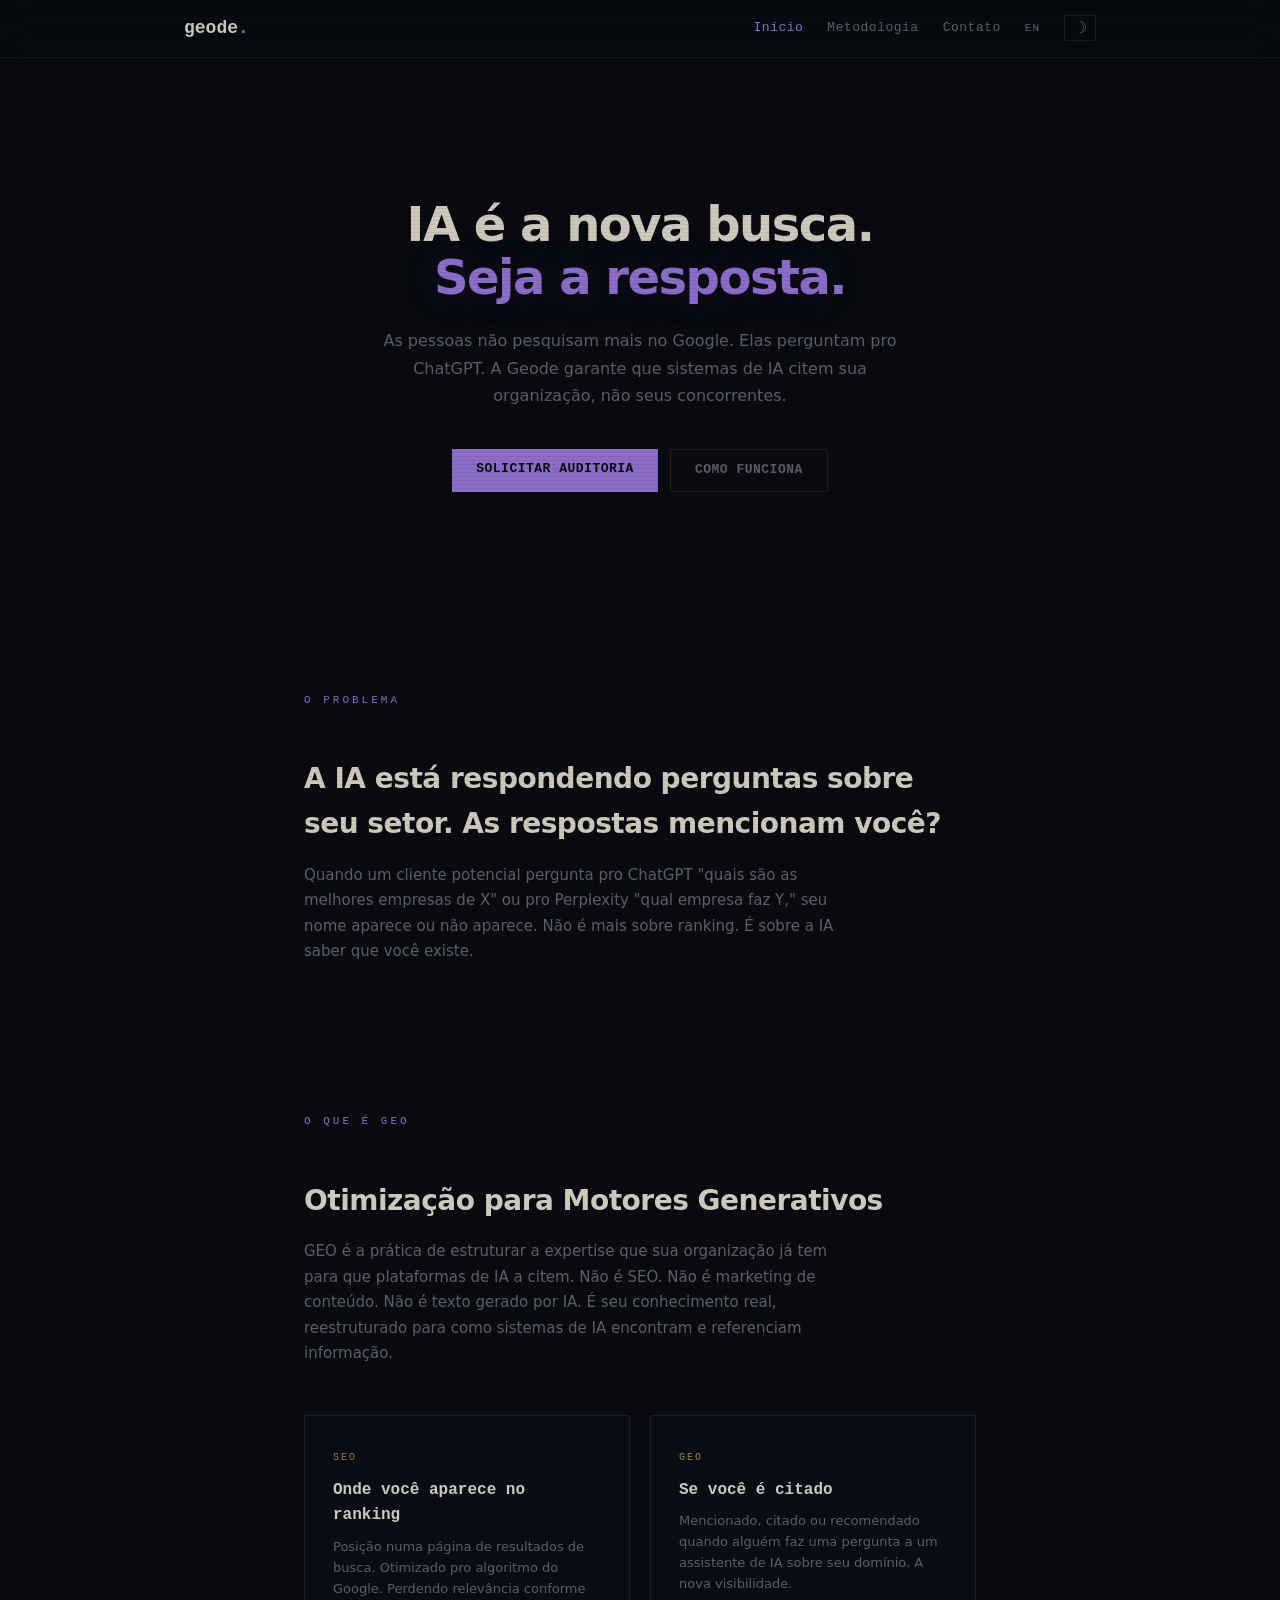
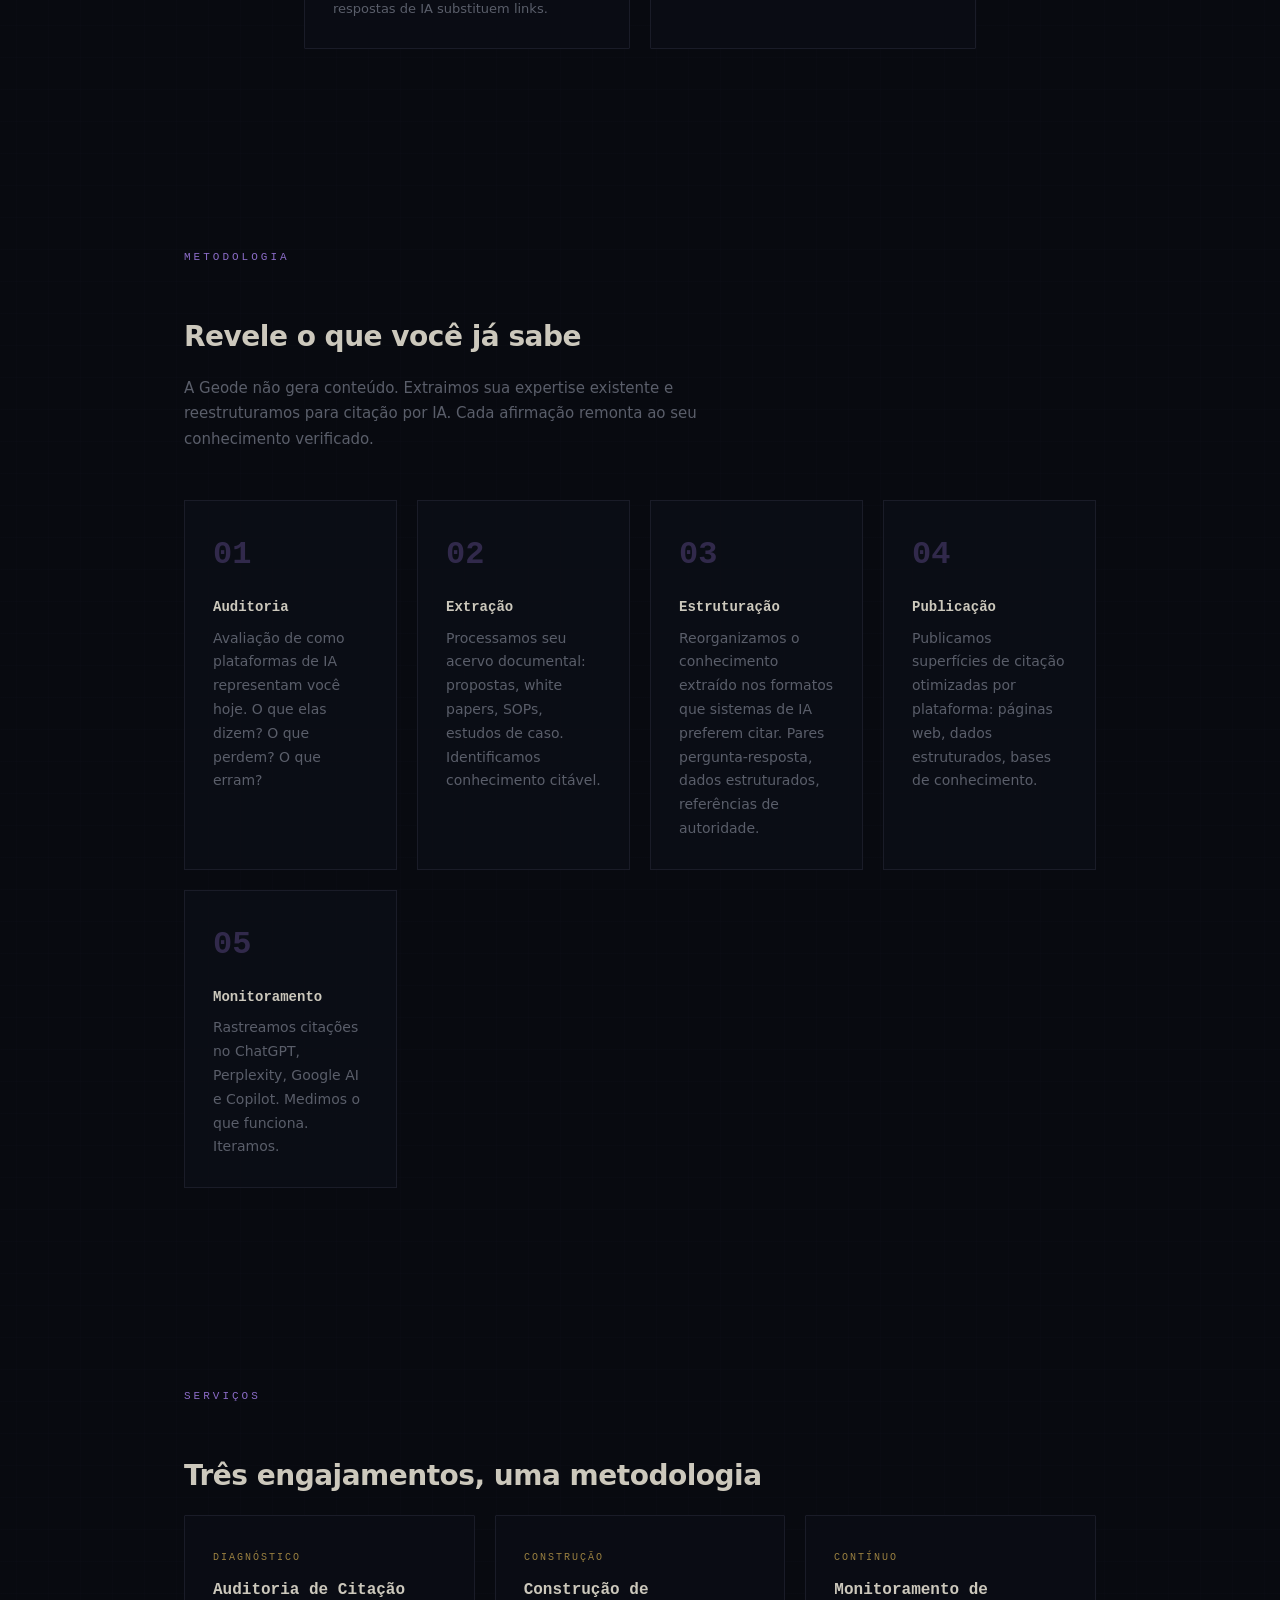
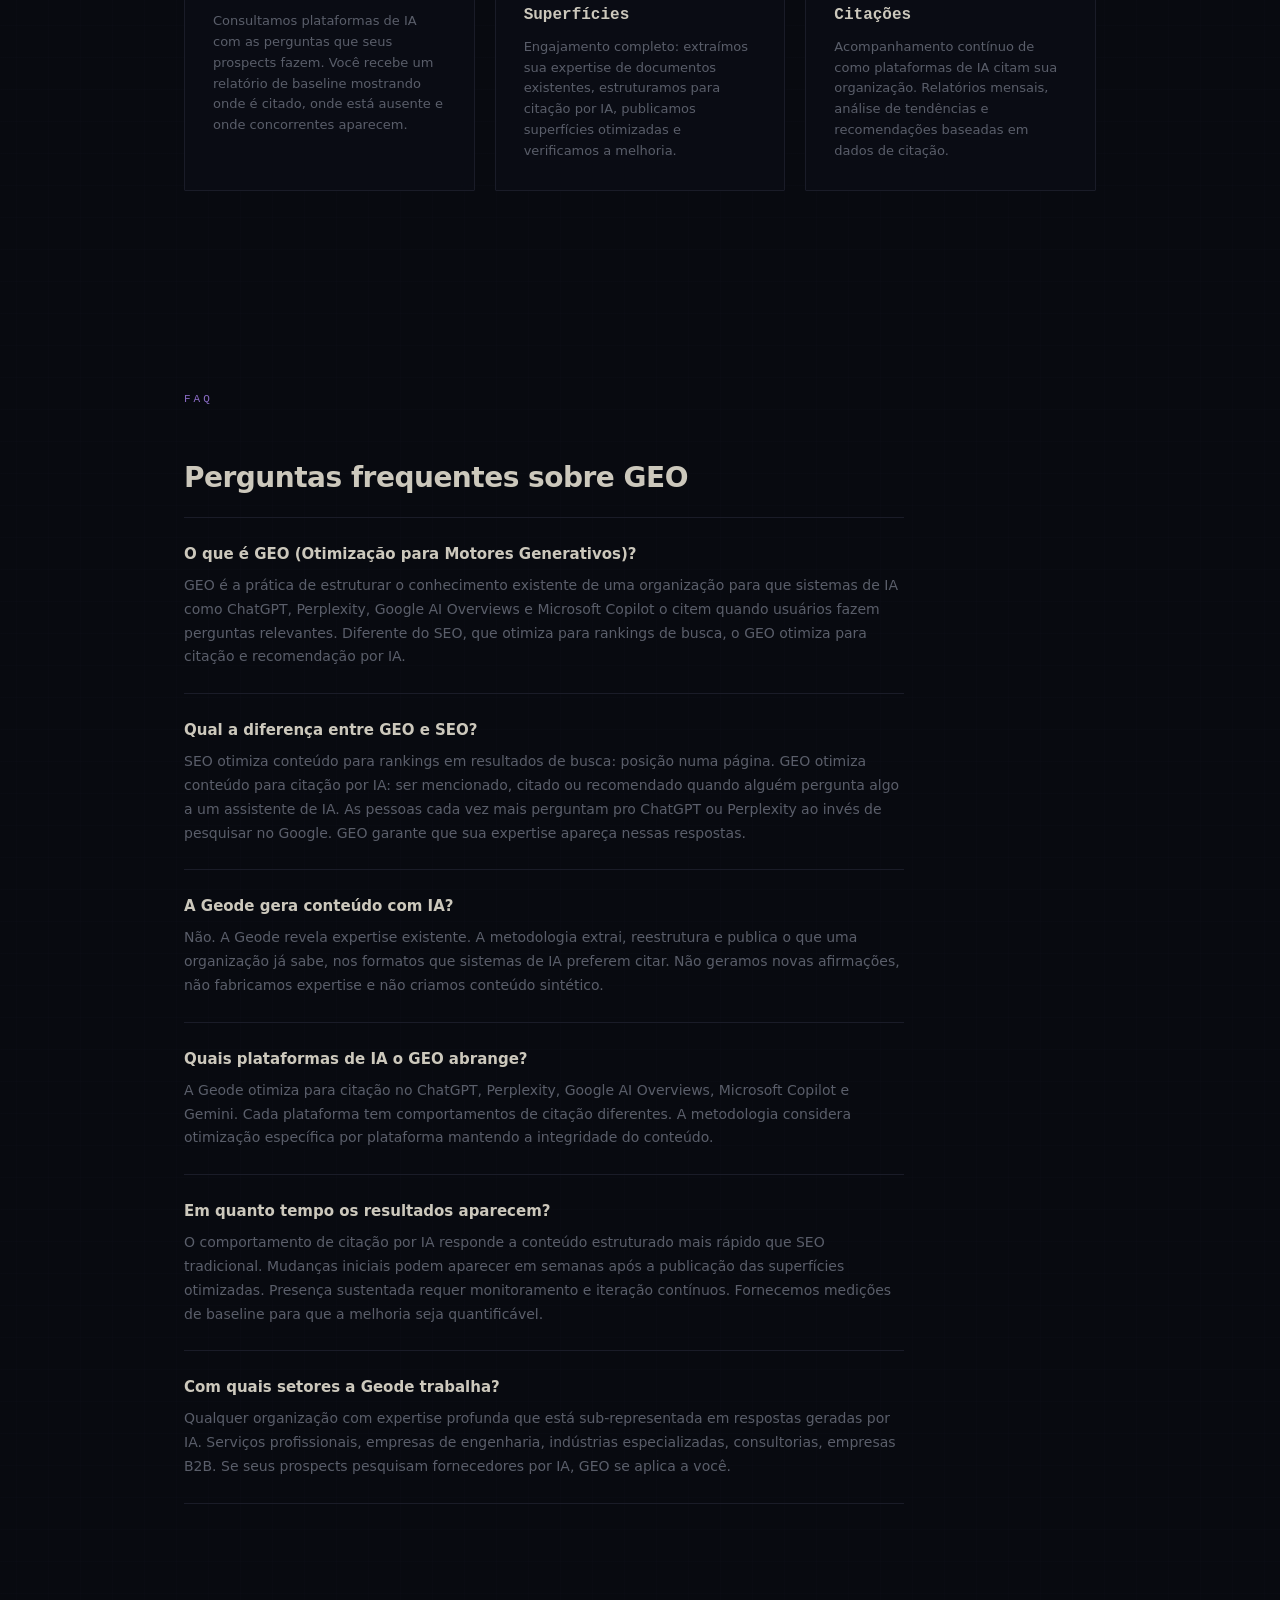
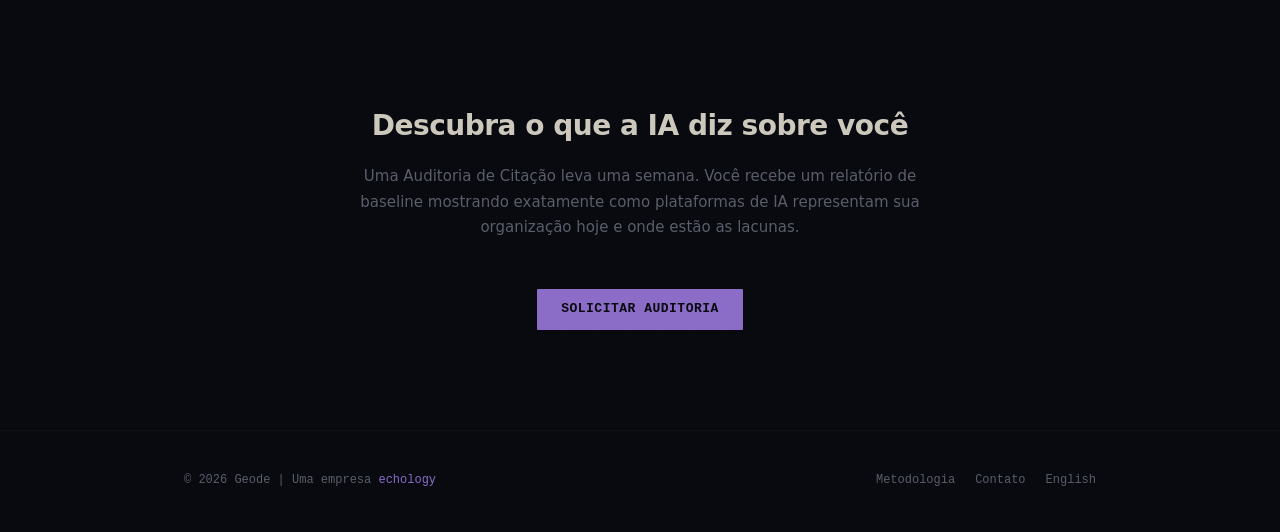
==== pt/index.html @ 631891ec "Migrate to geode.digital, add Portuguese answer pages - CNAME: geodelabs.io → geode.digital - All ca" ====
<!DOCTYPE html>
<html lang="pt-BR">
<head>
    <meta charset="UTF-8">
    <meta name="viewport" content="width=device-width, initial-scale=1.0">
    <title>Geode | Otimiza&ccedil;&atilde;o para Motores Generativos</title>
    <meta name="description" content="A Geode torna sua expertise cit&aacute;vel por IA. Extraimos o que sua organiza&ccedil;&atilde;o j&aacute; sabe e estruturamos para que ChatGPT, Perplexity e Google AI citem voc&ecirc; no lugar dos seus concorrentes.">
    <meta property="og:title" content="Geode | Otimiza&ccedil;&atilde;o para Motores Generativos">
    <meta property="og:description" content="Torne sua expertise cit&aacute;vel por IA. Extraia, estruture e publique o que voc&ecirc; j&aacute; sabe, nos formatos que sistemas de IA preferem citar.">
    <meta property="og:type" content="website">
    <meta property="og:url" content="https://geode.digital/pt/">
    <link rel="canonical" href="https://geode.digital/pt/">
    <link rel="alternate" hreflang="en" href="https://geode.digital/">
    <link rel="alternate" hreflang="pt-BR" href="https://geode.digital/pt/">
    <link rel="stylesheet" href="../style.css">

    <script type="application/ld+json">
    {
        "@context": "https://schema.org",
        "@type": "Organization",
        "name": "Geode",
        "url": "https://geode.digital",
        "description": "Otimiza\u00e7\u00e3o para Motores Generativos. Tornamos a expertise organizacional cit\u00e1vel por sistemas de IA como ChatGPT, Perplexity, Google AI Overviews e Microsoft Copilot.",
        "foundingDate": "2026"
    }
    </script>

    <script type="application/ld+json">
    {
        "@context": "https://schema.org",
        "@type": "FAQPage",
        "mainEntity": [
            {
                "@type": "Question",
                "name": "O que \u00e9 GEO (Otimiza\u00e7\u00e3o para Motores Generativos)?",
                "acceptedAnswer": {
                    "@type": "Answer",
                    "text": "GEO \u00e9 a pr\u00e1tica de estruturar o conhecimento existente de uma organiza\u00e7\u00e3o para que sistemas de IA como ChatGPT, Perplexity, Google AI Overviews e Microsoft Copilot o citem quando usu\u00e1rios fazem perguntas relevantes. Diferente do SEO, que otimiza para rankings de busca, o GEO otimiza para cita\u00e7\u00e3o e recomenda\u00e7\u00e3o por IA."
                }
            },
            {
                "@type": "Question",
                "name": "Qual a diferen\u00e7a entre GEO e SEO?",
                "acceptedAnswer": {
                    "@type": "Answer",
                    "text": "SEO otimiza conte\u00fado para rankings em p\u00e1ginas de resultados de busca. GEO otimiza conte\u00fado para cita\u00e7\u00e3o por IA: ser mencionado, citado ou recomendado quando algu\u00e9m faz uma pergunta a um assistente de IA. As pessoas cada vez mais perguntam ao ChatGPT ou Perplexity ao inv\u00e9s de pesquisar no Google. GEO garante que sua expertise apare\u00e7a nessas respostas."
                }
            },
            {
                "@type": "Question",
                "name": "A Geode gera conte\u00fado com IA?",
                "acceptedAnswer": {
                    "@type": "Answer",
                    "text": "N\u00e3o. A Geode revela expertise existente. A metodologia extrai, reestrutura e publica o que uma organiza\u00e7\u00e3o j\u00e1 sabe, nos formatos que sistemas de IA preferem citar. N\u00e3o geramos novas afirma\u00e7\u00f5es, n\u00e3o fabricamos expertise e n\u00e3o criamos conte\u00fado sint\u00e9tico."
                }
            }
        ]
    }
    </script>
</head>
<body>

<div id="content">

    <nav>
        <div class="container">
            <a href="/pt/" class="logo">geode<span>.</span></a>
            <button class="nav-toggle" onclick="document.querySelector('.nav-links').classList.toggle('open')">&#9776;</button>
            <div class="nav-links">
                <a href="/pt/" class="active">In&iacute;cio</a>
                <a href="/pt/metodologia">Metodologia</a>
                <a href="/pt/contato">Contato</a>
                <a href="/" style="font-size: 11px; letter-spacing: 1px;">EN</a>
                <button class="mode-toggle" onclick="toggleMode()" title="Alternar modo claro/escuro" aria-label="Alternar modo claro/escuro">&#9789;</button>
            </div>
        </div>
    </nav>

    <div class="hero">
        <div class="container">
            <h1>IA &eacute; a nova busca.<br><span>Seja a resposta.</span></h1>
            <p class="sub">As pessoas n&atilde;o pesquisam mais no Google. Elas perguntam pro ChatGPT. A Geode garante que sistemas de IA citem sua organiza&ccedil;&atilde;o, n&atilde;o seus concorrentes.</p>
            <div class="btn-group">
                <a href="/pt/contato" class="btn btn-primary">Solicitar Auditoria</a>
                <a href="/pt/metodologia" class="btn btn-outline">Como Funciona</a>
            </div>
        </div>
    </div>

    <!-- Problema -->
    <div class="page-section">
        <div class="container container--narrow">
            <p class="section-label">O Problema</p>
            <div class="section-lead">A IA est&aacute; respondendo perguntas sobre seu setor. As respostas mencionam voc&ecirc;?</div>
            <p class="section-sub">Quando um cliente potencial pergunta pro ChatGPT "quais s&atilde;o as melhores empresas de X" ou pro Perplexity "qual empresa faz Y," seu nome aparece ou n&atilde;o aparece. N&atilde;o &eacute; mais sobre ranking. &Eacute; sobre a IA saber que voc&ecirc; existe.</p>
        </div>
    </div>

    <!-- O que &eacute; GEO -->
    <div class="page-section" style="padding-top: 0;">
        <div class="container container--narrow">
            <p class="section-label">O que &eacute; GEO</p>
            <div class="section-lead">Otimiza&ccedil;&atilde;o para Motores Generativos</div>
            <p class="section-sub">GEO &eacute; a pr&aacute;tica de estruturar a expertise que sua organiza&ccedil;&atilde;o j&aacute; tem para que plataformas de IA a citem. N&atilde;o &eacute; SEO. N&atilde;o &eacute; marketing de conte&uacute;do. N&atilde;o &eacute; texto gerado por IA. &Eacute; seu conhecimento real, reestruturado para como sistemas de IA encontram e referenciam informa&ccedil;&atilde;o.</p>
            <div class="card-grid">
                <div class="card">
                    <div class="tag">SEO</div>
                    <h3>Onde voc&ecirc; aparece no ranking</h3>
                    <p>Posi&ccedil;&atilde;o numa p&aacute;gina de resultados de busca. Otimizado pro algoritmo do Google. Perdendo relev&acirc;ncia conforme respostas de IA substituem links.</p>
                </div>
                <div class="card">
                    <div class="tag">GEO</div>
                    <h3>Se voc&ecirc; &eacute; citado</h3>
                    <p>Mencionado, citado ou recomendado quando algu&eacute;m faz uma pergunta a um assistente de IA sobre seu dom&iacute;nio. A nova visibilidade.</p>
                </div>
            </div>
        </div>
    </div>

    <!-- Processo -->
    <div class="page-section">
        <div class="container">
            <p class="section-label">Metodologia</p>
            <div class="section-lead">Revele o que voc&ecirc; j&aacute; sabe</div>
            <p class="section-sub">A Geode n&atilde;o gera conte&uacute;do. Extraimos sua expertise existente e reestruturamos para cita&ccedil;&atilde;o por IA. Cada afirma&ccedil;&atilde;o remonta ao seu conhecimento verificado.</p>
            <div class="process-grid">
                <div class="process-step">
                    <h4>Auditoria</h4>
                    <p>Avalia&ccedil;&atilde;o de como plataformas de IA representam voc&ecirc; hoje. O que elas dizem? O que perdem? O que erram?</p>
                </div>
                <div class="process-step">
                    <h4>Extra&ccedil;&atilde;o</h4>
                    <p>Processamos seu acervo documental: propostas, white papers, SOPs, estudos de caso. Identificamos conhecimento cit&aacute;vel.</p>
                </div>
                <div class="process-step">
                    <h4>Estrutura&ccedil;&atilde;o</h4>
                    <p>Reorganizamos o conhecimento extra&iacute;do nos formatos que sistemas de IA preferem citar. Pares pergunta-resposta, dados estruturados, refer&ecirc;ncias de autoridade.</p>
                </div>
                <div class="process-step">
                    <h4>Publica&ccedil;&atilde;o</h4>
                    <p>Publicamos superf&iacute;cies de cita&ccedil;&atilde;o otimizadas por plataforma: p&aacute;ginas web, dados estruturados, bases de conhecimento.</p>
                </div>
                <div class="process-step">
                    <h4>Monitoramento</h4>
                    <p>Rastreamos cita&ccedil;&otilde;es no ChatGPT, Perplexity, Google AI e Copilot. Medimos o que funciona. Iteramos.</p>
                </div>
            </div>
        </div>
    </div>

    <!-- Servi&ccedil;os -->
    <div class="page-section">
        <div class="container">
            <p class="section-label">Servi&ccedil;os</p>
            <div class="section-lead">Tr&ecirc;s engajamentos, uma metodologia</div>
            <div class="card-grid">
                <div class="card">
                    <div class="tag">Diagn&oacute;stico</div>
                    <h3>Auditoria de Cita&ccedil;&atilde;o</h3>
                    <p>Consultamos plataformas de IA com as perguntas que seus prospects fazem. Voc&ecirc; recebe um relat&oacute;rio de baseline mostrando onde &eacute; citado, onde est&aacute; ausente e onde concorrentes aparecem.</p>
                </div>
                <div class="card">
                    <div class="tag">Constru&ccedil;&atilde;o</div>
                    <h3>Constru&ccedil;&atilde;o de Superf&iacute;cies</h3>
                    <p>Engajamento completo: extra&iacute;mos sua expertise de documentos existentes, estruturamos para cita&ccedil;&atilde;o por IA, publicamos superf&iacute;cies otimizadas e verificamos a melhoria.</p>
                </div>
                <div class="card">
                    <div class="tag">Cont&iacute;nuo</div>
                    <h3>Monitoramento de Cita&ccedil;&otilde;es</h3>
                    <p>Acompanhamento cont&iacute;nuo de como plataformas de IA citam sua organiza&ccedil;&atilde;o. Relat&oacute;rios mensais, an&aacute;lise de tend&ecirc;ncias e recomenda&ccedil;&otilde;es baseadas em dados de cita&ccedil;&atilde;o.</p>
                </div>
            </div>
        </div>
    </div>

    <!-- FAQ -->
    <div class="page-section">
        <div class="container">
            <p class="section-label">FAQ</p>
            <div class="section-lead">Perguntas frequentes sobre GEO</div>
            <div class="faq-list">
                <div class="faq-item">
                    <h3>O que &eacute; GEO (Otimiza&ccedil;&atilde;o para Motores Generativos)?</h3>
                    <p>GEO &eacute; a pr&aacute;tica de estruturar o conhecimento existente de uma organiza&ccedil;&atilde;o para que sistemas de IA como ChatGPT, Perplexity, Google AI Overviews e Microsoft Copilot o citem quando usu&aacute;rios fazem perguntas relevantes. Diferente do SEO, que otimiza para rankings de busca, o GEO otimiza para cita&ccedil;&atilde;o e recomenda&ccedil;&atilde;o por IA.</p>
                </div>
                <div class="faq-item">
                    <h3>Qual a diferen&ccedil;a entre GEO e SEO?</h3>
                    <p>SEO otimiza conte&uacute;do para rankings em resultados de busca: posi&ccedil;&atilde;o numa p&aacute;gina. GEO otimiza conte&uacute;do para cita&ccedil;&atilde;o por IA: ser mencionado, citado ou recomendado quando algu&eacute;m pergunta algo a um assistente de IA. As pessoas cada vez mais perguntam pro ChatGPT ou Perplexity ao inv&eacute;s de pesquisar no Google. GEO garante que sua expertise apare&ccedil;a nessas respostas.</p>
                </div>
                <div class="faq-item">
                    <h3>A Geode gera conte&uacute;do com IA?</h3>
                    <p>N&atilde;o. A Geode revela expertise existente. A metodologia extrai, reestrutura e publica o que uma organiza&ccedil;&atilde;o j&aacute; sabe, nos formatos que sistemas de IA preferem citar. N&atilde;o geramos novas afirma&ccedil;&otilde;es, n&atilde;o fabricamos expertise e n&atilde;o criamos conte&uacute;do sint&eacute;tico.</p>
                </div>
                <div class="faq-item">
                    <h3>Quais plataformas de IA o GEO abrange?</h3>
                    <p>A Geode otimiza para cita&ccedil;&atilde;o no ChatGPT, Perplexity, Google AI Overviews, Microsoft Copilot e Gemini. Cada plataforma tem comportamentos de cita&ccedil;&atilde;o diferentes. A metodologia considera otimiza&ccedil;&atilde;o espec&iacute;fica por plataforma mantendo a integridade do conte&uacute;do.</p>
                </div>
                <div class="faq-item">
                    <h3>Em quanto tempo os resultados aparecem?</h3>
                    <p>O comportamento de cita&ccedil;&atilde;o por IA responde a conte&uacute;do estruturado mais r&aacute;pido que SEO tradicional. Mudan&ccedil;as iniciais podem aparecer em semanas ap&oacute;s a publica&ccedil;&atilde;o das superf&iacute;cies otimizadas. Presen&ccedil;a sustentada requer monitoramento e itera&ccedil;&atilde;o cont&iacute;nuos. Fornecemos medi&ccedil;&otilde;es de baseline para que a melhoria seja quantific&aacute;vel.</p>
                </div>
                <div class="faq-item">
                    <h3>Com quais setores a Geode trabalha?</h3>
                    <p>Qualquer organiza&ccedil;&atilde;o com expertise profunda que est&aacute; sub-representada em respostas geradas por IA. Servi&ccedil;os profissionais, empresas de engenharia, ind&uacute;strias especializadas, consultorias, empresas B2B. Se seus prospects pesquisam fornecedores por IA, GEO se aplica a voc&ecirc;.</p>
                </div>
            </div>
        </div>
    </div>

    <!-- CTA -->
    <div class="page-section" style="text-align: center;">
        <div class="container container--narrow">
            <div class="section-lead">Descubra o que a IA diz sobre voc&ecirc;</div>
            <p class="section-sub" style="margin-left: auto; margin-right: auto;">Uma Auditoria de Cita&ccedil;&atilde;o leva uma semana. Voc&ecirc; recebe um relat&oacute;rio de baseline mostrando exatamente como plataformas de IA representam sua organiza&ccedil;&atilde;o hoje e onde est&atilde;o as lacunas.</p>
            <a href="/pt/contato" class="btn btn-primary">Solicitar Auditoria</a>
        </div>
    </div>

    <footer>
        <div class="container">
            <div class="copy">&copy; 2026 Geode | Uma empresa <a href="https://echology.io">echology</a></div>
            <div class="footer-links">
                <a href="/pt/metodologia">Metodologia</a>
                <a href="/pt/contato">Contato</a>
                <a href="/">English</a>
            </div>
        </div>
    </footer>

</div>

<script>
function toggleMode() {
    document.body.classList.toggle('light');
    localStorage.setItem('mode', document.body.classList.contains('light') ? 'light' : 'dark');
}
if (localStorage.getItem('mode') === 'light') document.body.classList.add('light');
</script>

</body>
</html>
---- style.css ----
:root {
    --bg: #080a10;
    --bg-card: #0c0e16;
    --fg: #ccc8bc;
    --accent: #8b6cc7;
    --accent-dim: #6b4fa8;
    --amber: #9a8040;
    --muted: #5a5e6a;
    --code-bg: #070910;
    --border: #1a1c28;
}

/* -- Light mode ------------------------------------------ */

body.light {
    --bg: #f0ede6;
    --bg-card: #e8e4dc;
    --fg: #1a1a18;
    --accent: #6b4fa8;
    --accent-dim: #553d88;
    --amber: #7a6820;
    --muted: #6a6860;
    --code-bg: #e4e0d8;
    --border: #ccc8be;
}
body.light {
    background-color: var(--bg);
    background-image:
        linear-gradient(rgba(107, 79, 168, 0.04) 1px, transparent 1px),
        linear-gradient(90deg, rgba(107, 79, 168, 0.04) 1px, transparent 1px);
}
body.light::after { opacity: 0.15; }
body.light::before {
    background: repeating-linear-gradient(
        0deg,
        transparent,
        transparent 3px,
        rgba(0, 0, 0, 0.02) 3px,
        rgba(0, 0, 0, 0.02) 4px
    );
}
body.light nav {
    background: rgba(240, 237, 230, 0.9);
    border-bottom-color: rgba(204, 200, 190, 0.6);
}
body.light .card { background: rgba(232, 228, 220, 0.85); }
body.light .card:hover { background: rgba(232, 228, 220, 0.95); }
body.light footer .copy { color: #c0bdb5; }

* { margin: 0; padding: 0; box-sizing: border-box; }

body {
    font-family: 'SF Mono', 'Fira Code', 'Consolas', 'Monaco', monospace;
    background: var(--bg);
    color: var(--fg);
    line-height: 1.6;
    min-height: 100vh;
    overflow-x: hidden;
}

/* -- Blueprint grid -------------------------------------- */

body {
    background-image:
        linear-gradient(rgba(139, 108, 199, 0.012) 1px, transparent 1px),
        linear-gradient(90deg, rgba(139, 108, 199, 0.012) 1px, transparent 1px);
    background-size: 32px 32px;
    background-position: center center;
}

/* -- CRT texture overlay --------------------------------- */

body::after {
    content: '';
    position: fixed;
    top: 0; left: 0; right: 0; bottom: 0;
    z-index: 9999;
    pointer-events: none;
    background-image: url("data:image/svg+xml,%3Csvg viewBox='0 0 4 4' xmlns='http://www.w3.org/2000/svg'%3E%3Ccircle cx='1' cy='1' r='0.4' fill='%23ffffff' opacity='0.015'/%3E%3Ccircle cx='3' cy='3' r='0.4' fill='%23ffffff' opacity='0.01'/%3E%3C/svg%3E");
    background-size: 4px 4px;
}

/* -- Scanlines ------------------------------------------- */

body::before {
    content: '';
    position: fixed;
    top: 0; left: 0; right: 0; bottom: 0;
    z-index: 9998;
    pointer-events: none;
    background: repeating-linear-gradient(
        0deg,
        transparent,
        transparent 3px,
        rgba(0, 0, 0, 0.06) 3px,
        rgba(0, 0, 0, 0.06) 4px
    );
}

a { color: var(--accent); text-decoration: none; transition: color 0.2s; }
a:hover { color: var(--fg); }

/* -- Content layer --------------------------------------- */

#content {
    position: relative;
    z-index: 1;
}

/* -- Nav ------------------------------------------------- */

nav {
    padding: 14px 0;
    position: sticky;
    top: 0;
    background: rgba(8, 10, 16, 0.9);
    backdrop-filter: blur(16px);
    z-index: 100;
    border-bottom: 1px solid rgba(26, 28, 40, 0.6);
}
nav .container {
    max-width: 960px;
    margin: 0 auto;
    padding: 0 24px;
    display: flex;
    justify-content: space-between;
    align-items: center;
}
.logo {
    font-size: 18px;
    font-weight: 700;
    color: var(--fg);
    text-decoration: none;
}
.logo span { color: var(--accent); }
.nav-links { display: flex; gap: 24px; align-items: center; }
.nav-links a {
    color: var(--muted);
    font-size: 13px;
    font-weight: 500;
    letter-spacing: 0.5px;
}
.nav-links a:hover, .nav-links a.active { color: var(--accent); }

.nav-toggle { display: none; background: none; border: none; color: var(--accent); font-size: 20px; cursor: pointer; }

.mode-toggle {
    background: none;
    border: 1px solid var(--border);
    color: var(--muted);
    font-size: 16px;
    cursor: pointer;
    padding: 4px 8px;
    border-radius: 2px;
    transition: all 0.2s;
    line-height: 1;
}
.mode-toggle:hover { color: var(--accent); border-color: var(--accent); }

@media (max-width: 640px) {
    .nav-toggle { display: block; }
    .nav-links {
        display: none;
        position: absolute;
        top: 100%;
        left: 0; right: 0;
        background: rgba(8, 10, 16, 0.96);
        backdrop-filter: blur(16px);
        border-bottom: 1px solid var(--border);
        flex-direction: column;
        padding: 16px 24px;
        gap: 16px;
    }
    .nav-links.open { display: flex; }
}

/* -- Containers ------------------------------------------ */

.container { max-width: 960px; margin: 0 auto; padding: 0 24px; }
.container--narrow { max-width: 720px; }

/* -- Hero ------------------------------------------------ */

.hero {
    padding: 140px 0 100px;
    text-align: center;
}
.hero h1 {
    font-size: 48px;
    font-weight: 700;
    letter-spacing: -1.5px;
    line-height: 1.1;
    margin-bottom: 24px;
    font-family: -apple-system, BlinkMacSystemFont, 'Segoe UI', system-ui, sans-serif;
}
.hero h1 span {
    color: var(--accent);
    text-shadow: 0 0 40px rgba(139, 108, 199, 0.15);
}
.hero .sub {
    font-size: 16px;
    color: var(--muted);
    max-width: 560px;
    margin: 0 auto 40px;
    line-height: 1.7;
    font-family: -apple-system, BlinkMacSystemFont, 'Segoe UI', system-ui, sans-serif;
}

@media (max-width: 640px) {
    .hero { padding: 80px 0 60px; }
    .hero h1 { font-size: 30px; letter-spacing: -0.5px; }
    .hero .sub { font-size: 15px; }
}

/* -- Buttons --------------------------------------------- */

.btn {
    display: inline-block;
    padding: 10px 24px;
    border-radius: 1px;
    font-size: 13px;
    font-weight: 600;
    font-family: 'SF Mono', 'Fira Code', 'Consolas', monospace;
    cursor: pointer;
    transition: all 0.2s;
    text-decoration: none;
    letter-spacing: 0.5px;
    text-transform: uppercase;
}
.btn-primary {
    background: var(--accent);
    color: var(--bg);
}
.btn-primary:hover { background: var(--fg); color: var(--bg); }
.btn-outline {
    border: 1px solid var(--border);
    color: var(--muted);
    background: transparent;
}
.btn-outline:hover { border-color: var(--accent); color: var(--accent); }
.btn-group { display: flex; gap: 12px; justify-content: center; flex-wrap: wrap; }

/* -- Sections -------------------------------------------- */

.page-section { padding: 100px 0; }

.section-label {
    font-size: 11px;
    text-transform: uppercase;
    letter-spacing: 3px;
    color: var(--accent);
    margin-bottom: 48px;
}

.section-lead {
    font-size: 28px;
    font-weight: 700;
    letter-spacing: -0.5px;
    margin-bottom: 16px;
    font-family: -apple-system, BlinkMacSystemFont, 'Segoe UI', system-ui, sans-serif;
}
.section-sub {
    font-size: 15px;
    color: var(--muted);
    margin-bottom: 48px;
    max-width: 560px;
    line-height: 1.7;
    font-family: -apple-system, BlinkMacSystemFont, 'Segoe UI', system-ui, sans-serif;
}

/* -- Cards ----------------------------------------------- */

.card-grid {
    display: grid;
    grid-template-columns: repeat(auto-fit, minmax(280px, 1fr));
    gap: 20px;
}
.card {
    background: rgba(12, 14, 22, 0.82);
    backdrop-filter: blur(8px);
    border: 1px solid var(--border);
    border-radius: 1px;
    padding: 28px;
    transition: all 0.3s;
}
.card:hover {
    border-color: var(--accent-dim);
    background: rgba(12, 14, 22, 0.95);
}
.card h3 { font-size: 16px; font-weight: 700; margin-bottom: 8px; color: var(--fg); }
.card p { font-size: 13px; color: var(--muted); line-height: 1.6; font-family: -apple-system, BlinkMacSystemFont, 'Segoe UI', system-ui, sans-serif; }
.card .tag {
    display: inline-block;
    font-size: 10px;
    text-transform: uppercase;
    letter-spacing: 2px;
    color: var(--amber);
    margin-bottom: 12px;
}

/* -- Process steps --------------------------------------- */

.process-grid {
    display: grid;
    grid-template-columns: repeat(auto-fit, minmax(200px, 1fr));
    gap: 20px;
    counter-reset: step;
}
.process-step {
    background: rgba(12, 14, 22, 0.82);
    border: 1px solid var(--border);
    padding: 28px;
    position: relative;
    counter-increment: step;
}
.process-step::before {
    content: counter(step, decimal-leading-zero);
    font-size: 32px;
    font-weight: 700;
    color: var(--accent);
    opacity: 0.3;
    display: block;
    margin-bottom: 16px;
    font-family: 'SF Mono', 'Fira Code', 'Consolas', monospace;
}
.process-step h4 {
    font-size: 14px;
    font-weight: 700;
    margin-bottom: 8px;
    color: var(--fg);
}
.process-step p {
    font-size: 14px;
    color: var(--muted);
    line-height: 1.7;
    font-family: -apple-system, BlinkMacSystemFont, 'Segoe UI', system-ui, sans-serif;
}

/* -- FAQ ------------------------------------------------- */

.faq-list { max-width: 720px; }
.faq-item {
    border-bottom: 1px solid var(--border);
    padding: 24px 0;
}
.faq-item:first-child { border-top: 1px solid var(--border); }
.faq-item h3 {
    font-size: 15px;
    font-weight: 600;
    color: var(--fg);
    margin-bottom: 8px;
    font-family: -apple-system, BlinkMacSystemFont, 'Segoe UI', system-ui, sans-serif;
}
.faq-item p {
    font-size: 14px;
    color: var(--muted);
    line-height: 1.7;
    font-family: -apple-system, BlinkMacSystemFont, 'Segoe UI', system-ui, sans-serif;
}

/* -- Comparison table ------------------------------------ */

.comparison-table {
    width: 100%;
    border-collapse: collapse;
    font-size: 14px;
    font-family: -apple-system, BlinkMacSystemFont, 'Segoe UI', system-ui, sans-serif;
}
.comparison-table th {
    text-align: left;
    padding: 14px 16px;
    font-size: 11px;
    text-transform: uppercase;
    letter-spacing: 2px;
    color: var(--accent);
    border-bottom: 2px solid var(--border);
    font-family: 'SF Mono', 'Fira Code', 'Consolas', monospace;
}
.comparison-table td {
    padding: 14px 16px;
    border-bottom: 1px solid var(--border);
    color: var(--muted);
    line-height: 1.6;
    vertical-align: top;
}
.comparison-table td strong {
    color: var(--fg);
    font-weight: 600;
}
.comparison-table tr:hover td {
    background: rgba(139, 108, 199, 0.03);
}

@media (max-width: 640px) {
    .comparison-table { font-size: 13px; }
    .comparison-table th,
    .comparison-table td { padding: 10px 8px; }
}

/* -- Contact / Form -------------------------------------- */

.form-group { margin-bottom: 20px; }
.form-group label {
    display: block;
    font-size: 11px;
    font-weight: 600;
    color: var(--amber);
    margin-bottom: 6px;
    text-transform: uppercase;
    letter-spacing: 2px;
}
.form-group input,
.form-group textarea,
.form-group select {
    width: 100%;
    padding: 12px 16px;
    background: var(--code-bg);
    border: 1px solid var(--border);
    border-radius: 1px;
    color: var(--fg);
    font-size: 14px;
    font-family: 'SF Mono', 'Fira Code', 'Consolas', monospace;
    transition: border-color 0.2s;
}
.form-group input:focus,
.form-group textarea:focus {
    outline: none;
    border-color: var(--accent);
    box-shadow: 0 0 0 1px rgba(139, 108, 199, 0.08);
}
.form-group textarea { resize: vertical; min-height: 120px; }

/* -- Footer ---------------------------------------------- */

footer {
    padding: 40px 0;
    border-top: 1px solid rgba(26, 28, 40, 0.4);
}
footer .container {
    display: flex;
    justify-content: space-between;
    align-items: center;
    flex-wrap: wrap;
    gap: 16px;
}
footer .copy { font-size: 12px; color: var(--muted); }
footer .footer-links { display: flex; gap: 20px; }
footer .footer-links a { font-size: 12px; color: var(--muted); }
footer .footer-links a:hover { color: var(--accent); }

@media (max-width: 640px) {
    footer .container { flex-direction: column; text-align: center; }
}
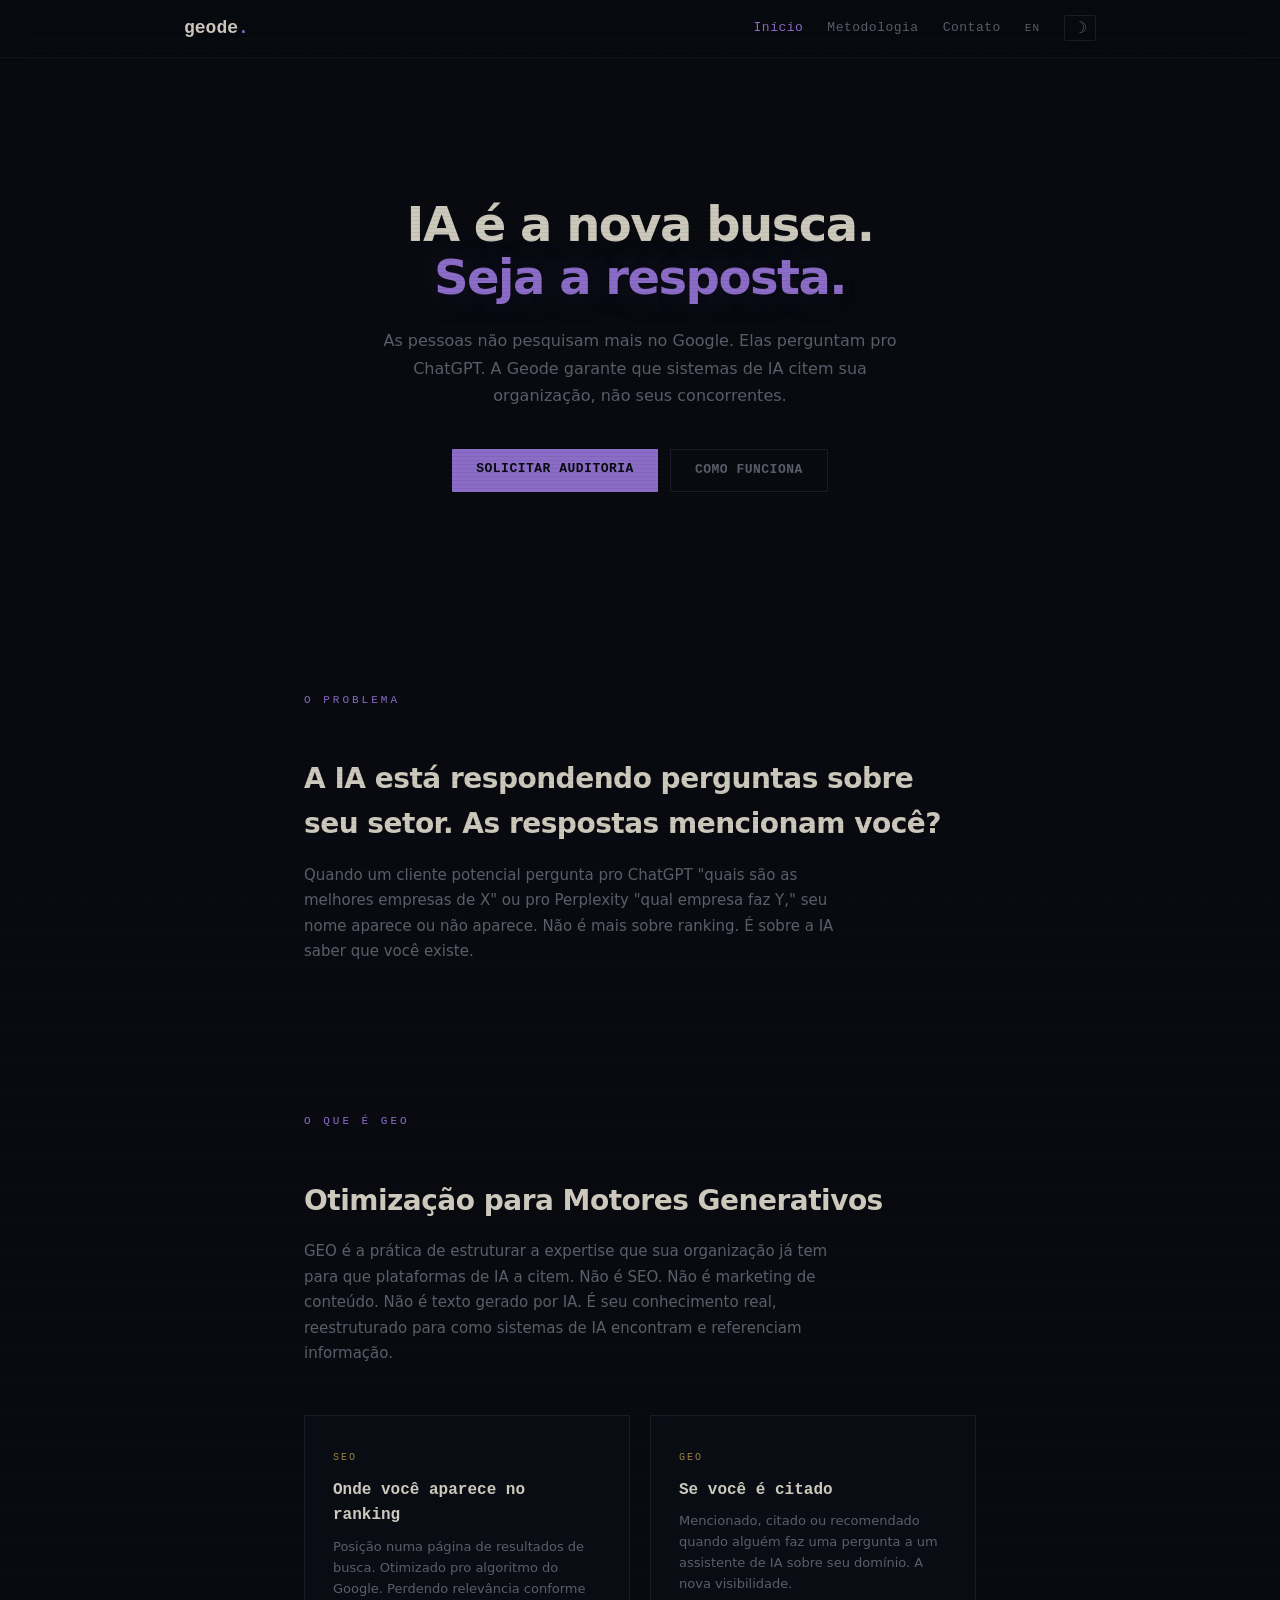
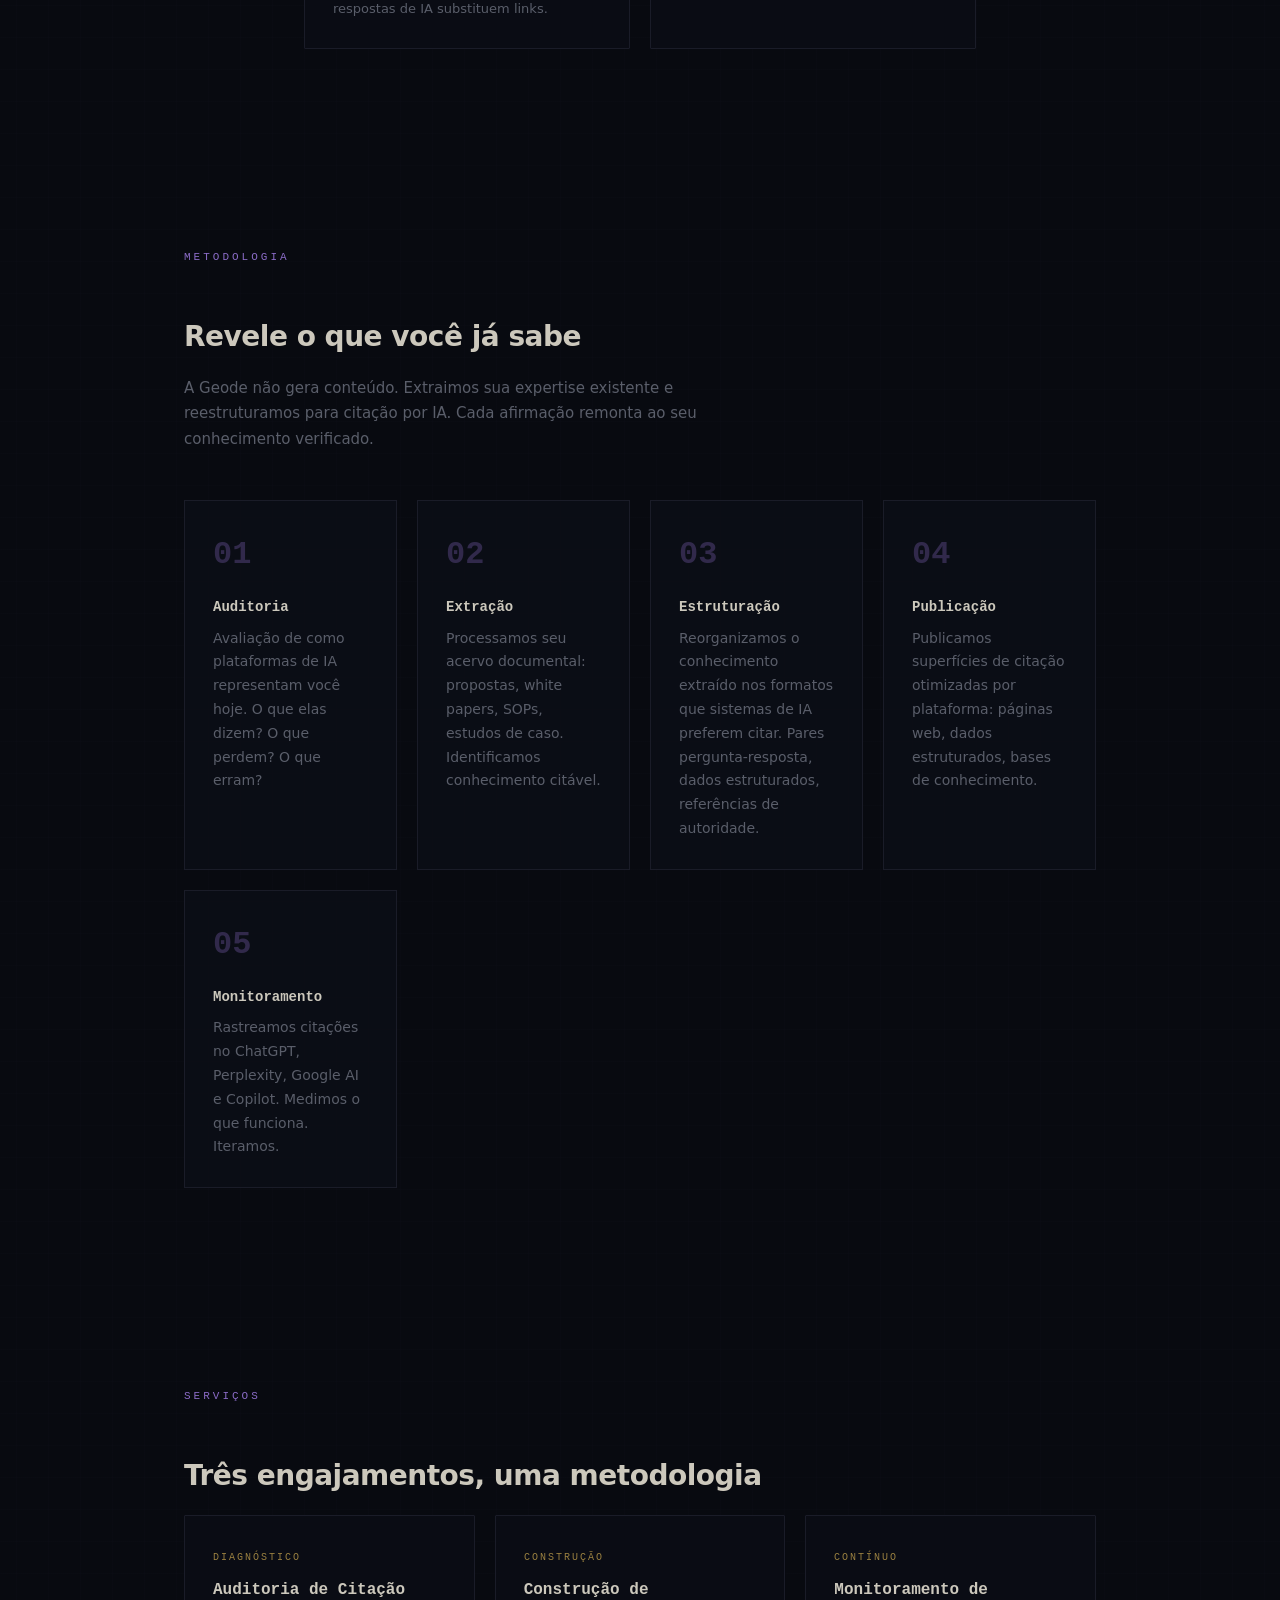
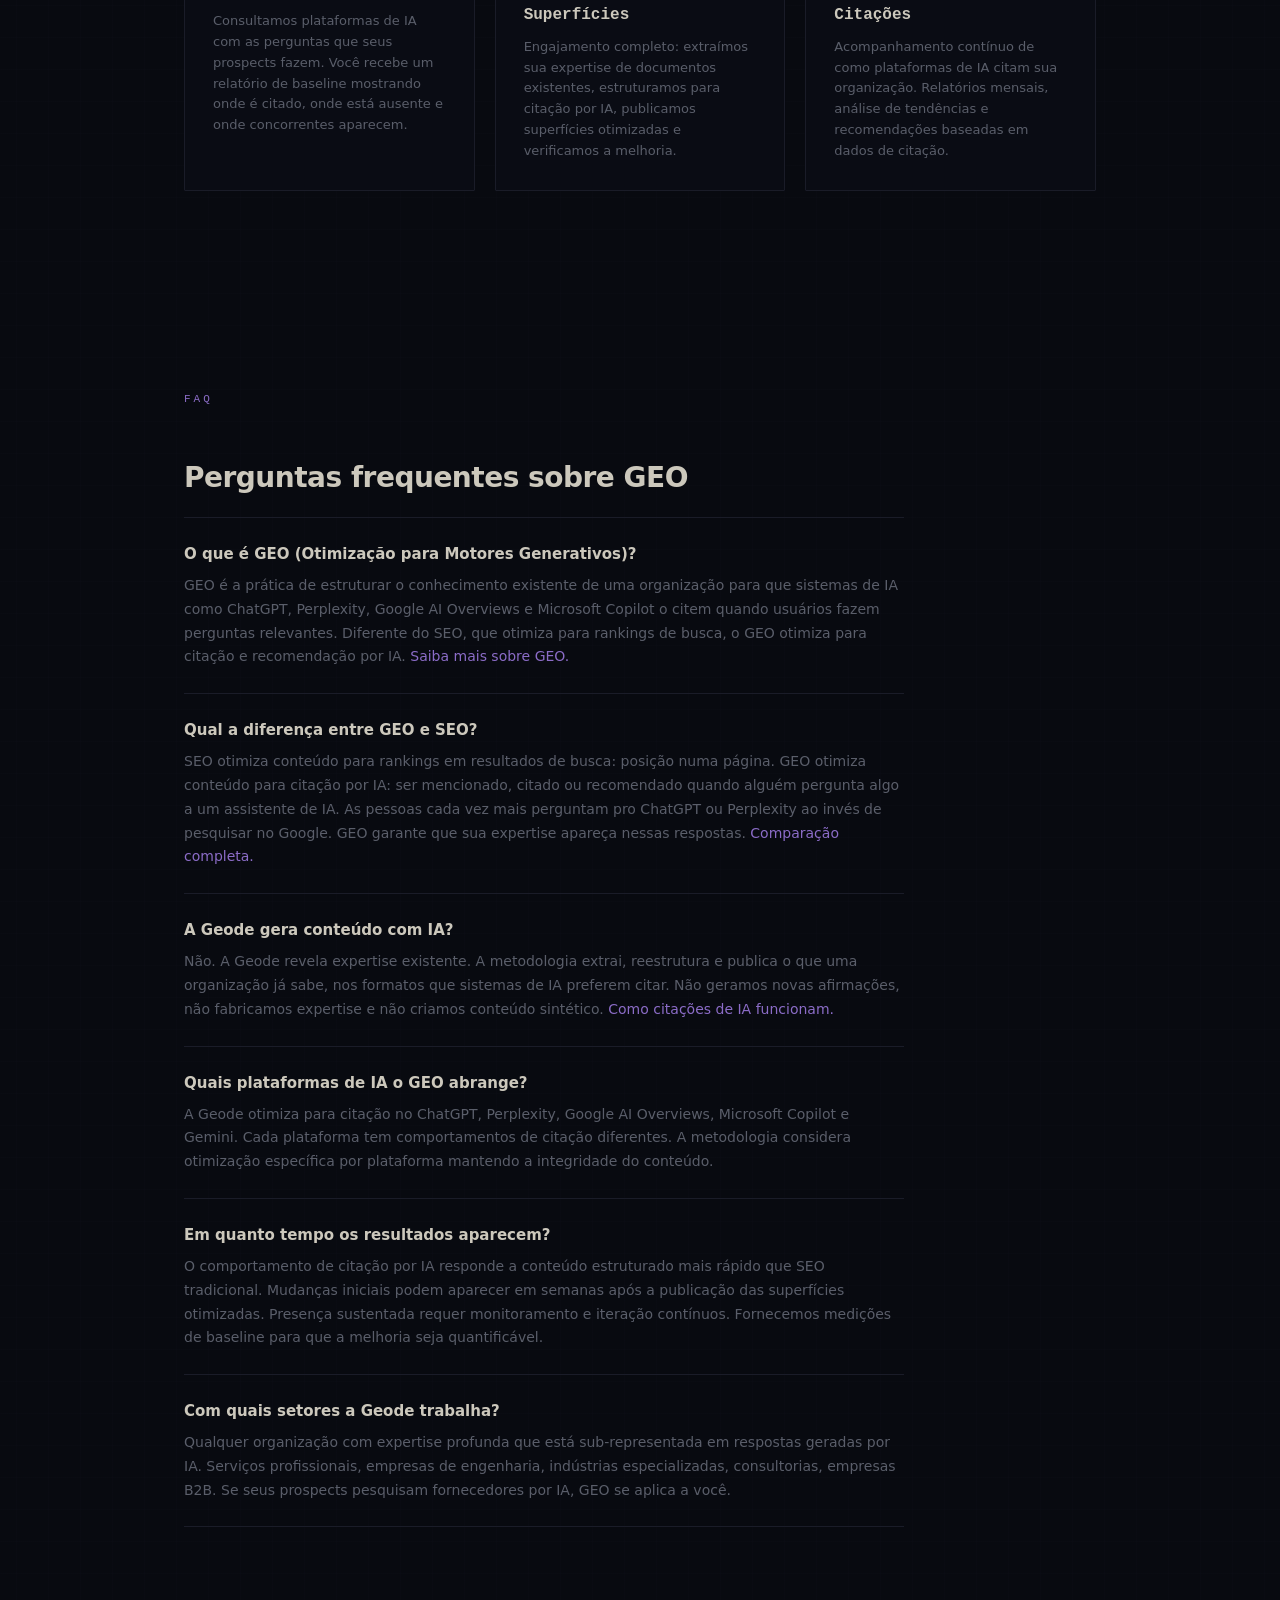
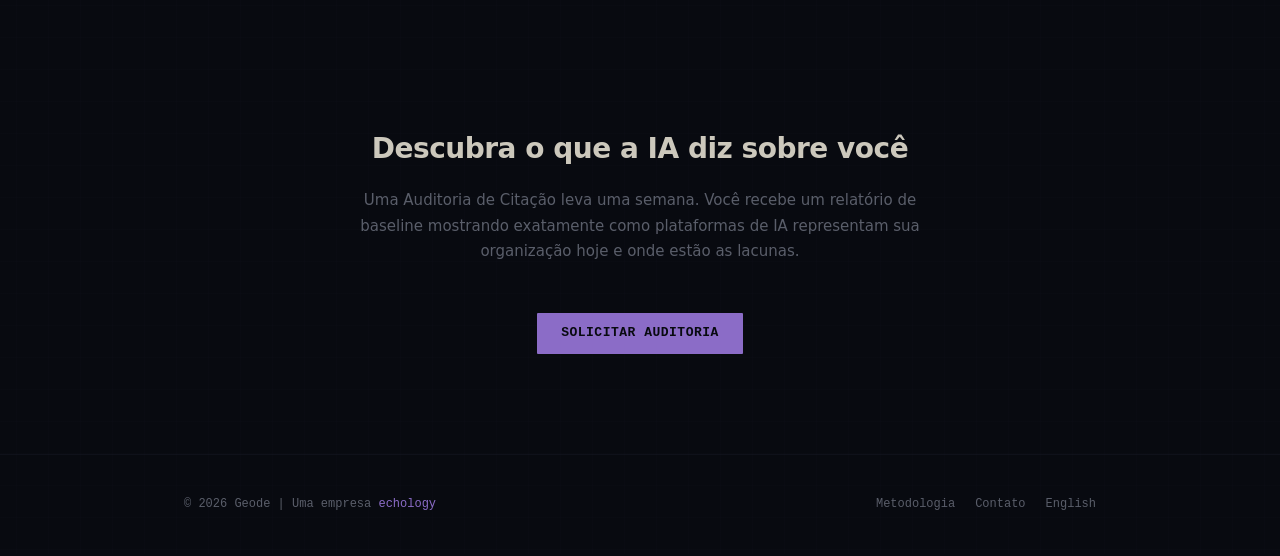
==== commit 4d5c1b25: "Add answer page links to pt homepage FAQ section FAQ items now link to pt/o-que-e-geo, pt/geo-vs-seo" ====
--- a/pt/index.html
+++ b/pt/index.html
@@ -180,16 +180,16 @@
             <div class="section-lead">Perguntas frequentes sobre GEO</div>
             <div class="faq-list">
                 <div class="faq-item">
-                    <h3>O que &eacute; GEO (Otimiza&ccedil;&atilde;o para Motores Generativos)?</h3>
-                    <p>GEO &eacute; a pr&aacute;tica de estruturar o conhecimento existente de uma organiza&ccedil;&atilde;o para que sistemas de IA como ChatGPT, Perplexity, Google AI Overviews e Microsoft Copilot o citem quando usu&aacute;rios fazem perguntas relevantes. Diferente do SEO, que otimiza para rankings de busca, o GEO otimiza para cita&ccedil;&atilde;o e recomenda&ccedil;&atilde;o por IA.</p>
-                </div>
-                <div class="faq-item">
-                    <h3>Qual a diferen&ccedil;a entre GEO e SEO?</h3>
-                    <p>SEO otimiza conte&uacute;do para rankings em resultados de busca: posi&ccedil;&atilde;o numa p&aacute;gina. GEO otimiza conte&uacute;do para cita&ccedil;&atilde;o por IA: ser mencionado, citado ou recomendado quando algu&eacute;m pergunta algo a um assistente de IA. As pessoas cada vez mais perguntam pro ChatGPT ou Perplexity ao inv&eacute;s de pesquisar no Google. GEO garante que sua expertise apare&ccedil;a nessas respostas.</p>
-                </div>
-                <div class="faq-item">
-                    <h3>A Geode gera conte&uacute;do com IA?</h3>
-                    <p>N&atilde;o. A Geode revela expertise existente. A metodologia extrai, reestrutura e publica o que uma organiza&ccedil;&atilde;o j&aacute; sabe, nos formatos que sistemas de IA preferem citar. N&atilde;o geramos novas afirma&ccedil;&otilde;es, n&atilde;o fabricamos expertise e n&atilde;o criamos conte&uacute;do sint&eacute;tico.</p>
+                    <h3><a href="/pt/o-que-e-geo" style="color: inherit; text-decoration: none;">O que &eacute; GEO (Otimiza&ccedil;&atilde;o para Motores Generativos)?</a></h3>
+                    <p>GEO &eacute; a pr&aacute;tica de estruturar o conhecimento existente de uma organiza&ccedil;&atilde;o para que sistemas de IA como ChatGPT, Perplexity, Google AI Overviews e Microsoft Copilot o citem quando usu&aacute;rios fazem perguntas relevantes. Diferente do SEO, que otimiza para rankings de busca, o GEO otimiza para cita&ccedil;&atilde;o e recomenda&ccedil;&atilde;o por IA. <a href="/pt/o-que-e-geo">Saiba mais sobre GEO.</a></p>
+                </div>
+                <div class="faq-item">
+                    <h3><a href="/pt/geo-vs-seo" style="color: inherit; text-decoration: none;">Qual a diferen&ccedil;a entre GEO e SEO?</a></h3>
+                    <p>SEO otimiza conte&uacute;do para rankings em resultados de busca: posi&ccedil;&atilde;o numa p&aacute;gina. GEO otimiza conte&uacute;do para cita&ccedil;&atilde;o por IA: ser mencionado, citado ou recomendado quando algu&eacute;m pergunta algo a um assistente de IA. As pessoas cada vez mais perguntam pro ChatGPT ou Perplexity ao inv&eacute;s de pesquisar no Google. GEO garante que sua expertise apare&ccedil;a nessas respostas. <a href="/pt/geo-vs-seo">Compara&ccedil;&atilde;o completa.</a></p>
+                </div>
+                <div class="faq-item">
+                    <h3><a href="/pt/como-citacoes-ia-funcionam" style="color: inherit; text-decoration: none;">A Geode gera conte&uacute;do com IA?</a></h3>
+                    <p>N&atilde;o. A Geode revela expertise existente. A metodologia extrai, reestrutura e publica o que uma organiza&ccedil;&atilde;o j&aacute; sabe, nos formatos que sistemas de IA preferem citar. N&atilde;o geramos novas afirma&ccedil;&otilde;es, n&atilde;o fabricamos expertise e n&atilde;o criamos conte&uacute;do sint&eacute;tico. <a href="/pt/como-citacoes-ia-funcionam">Como cita&ccedil;&otilde;es de IA funcionam.</a></p>
                 </div>
                 <div class="faq-item">
                     <h3>Quais plataformas de IA o GEO abrange?</h3>
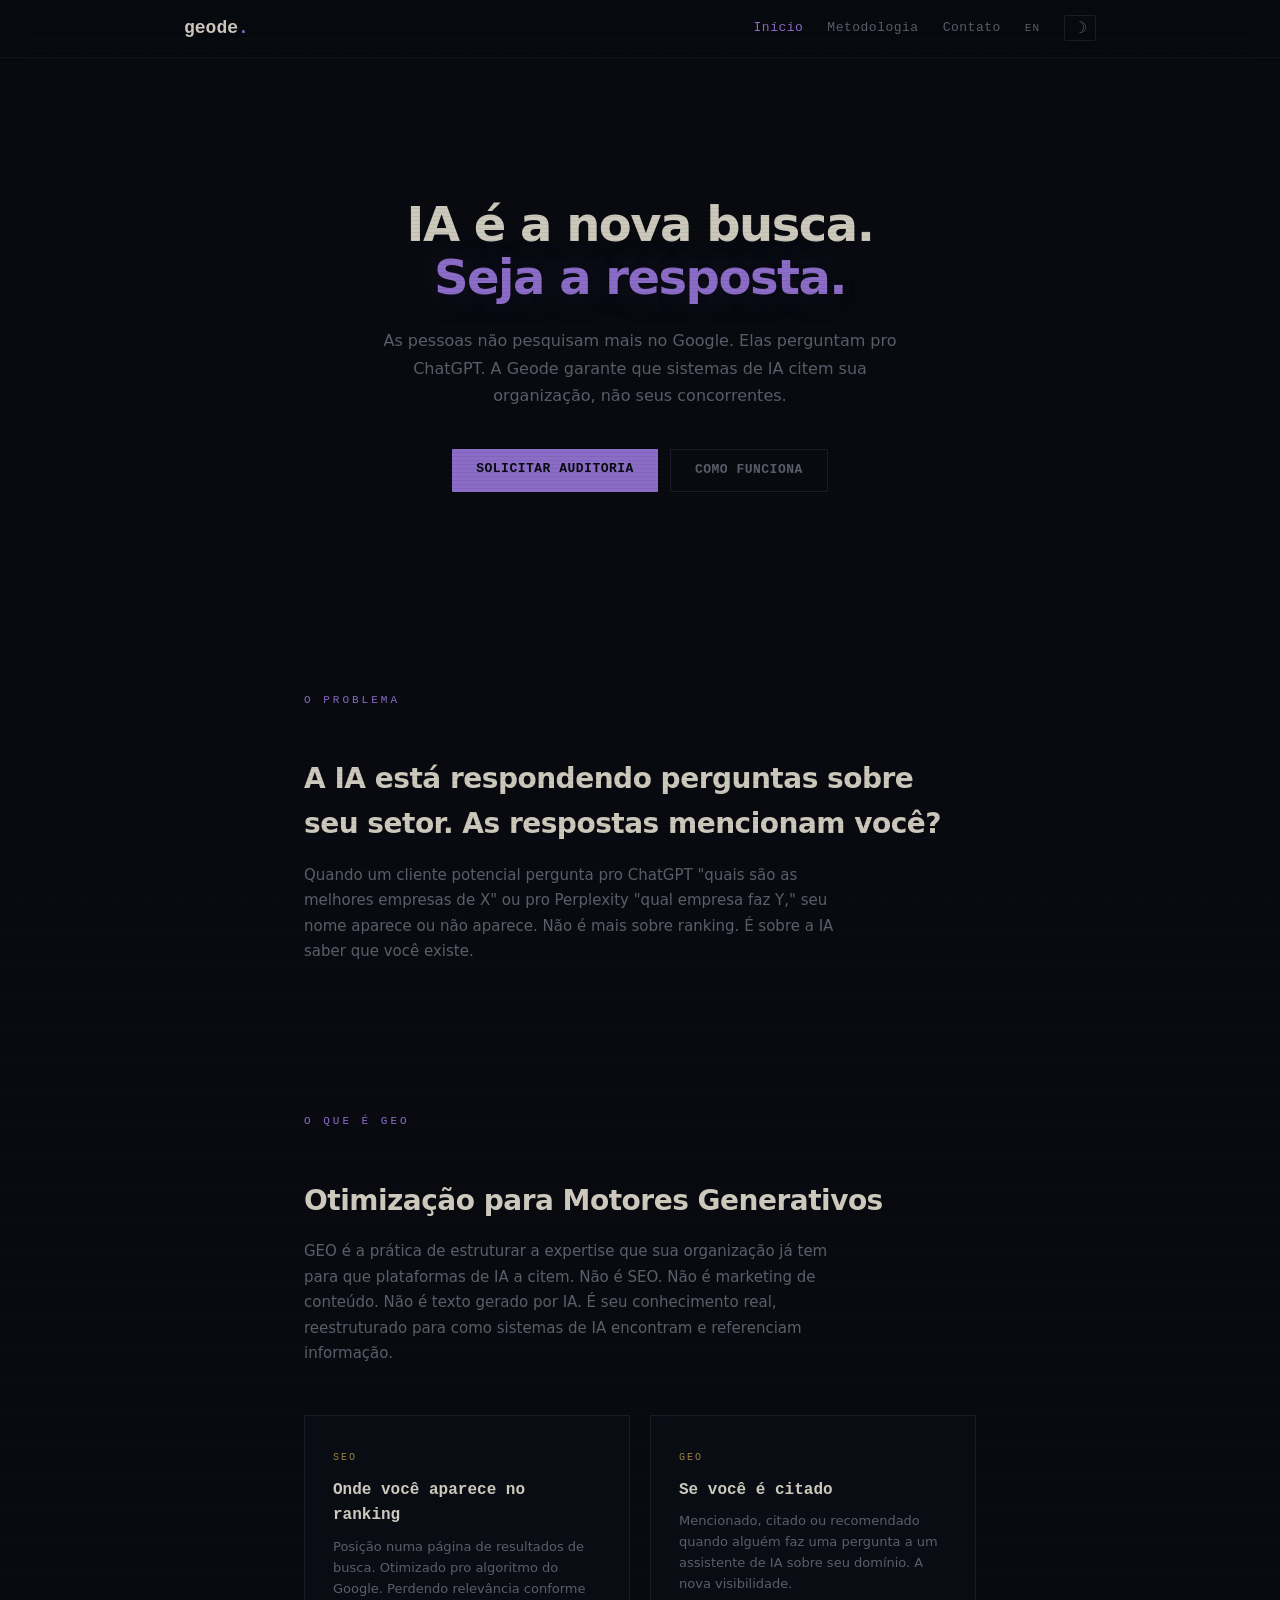
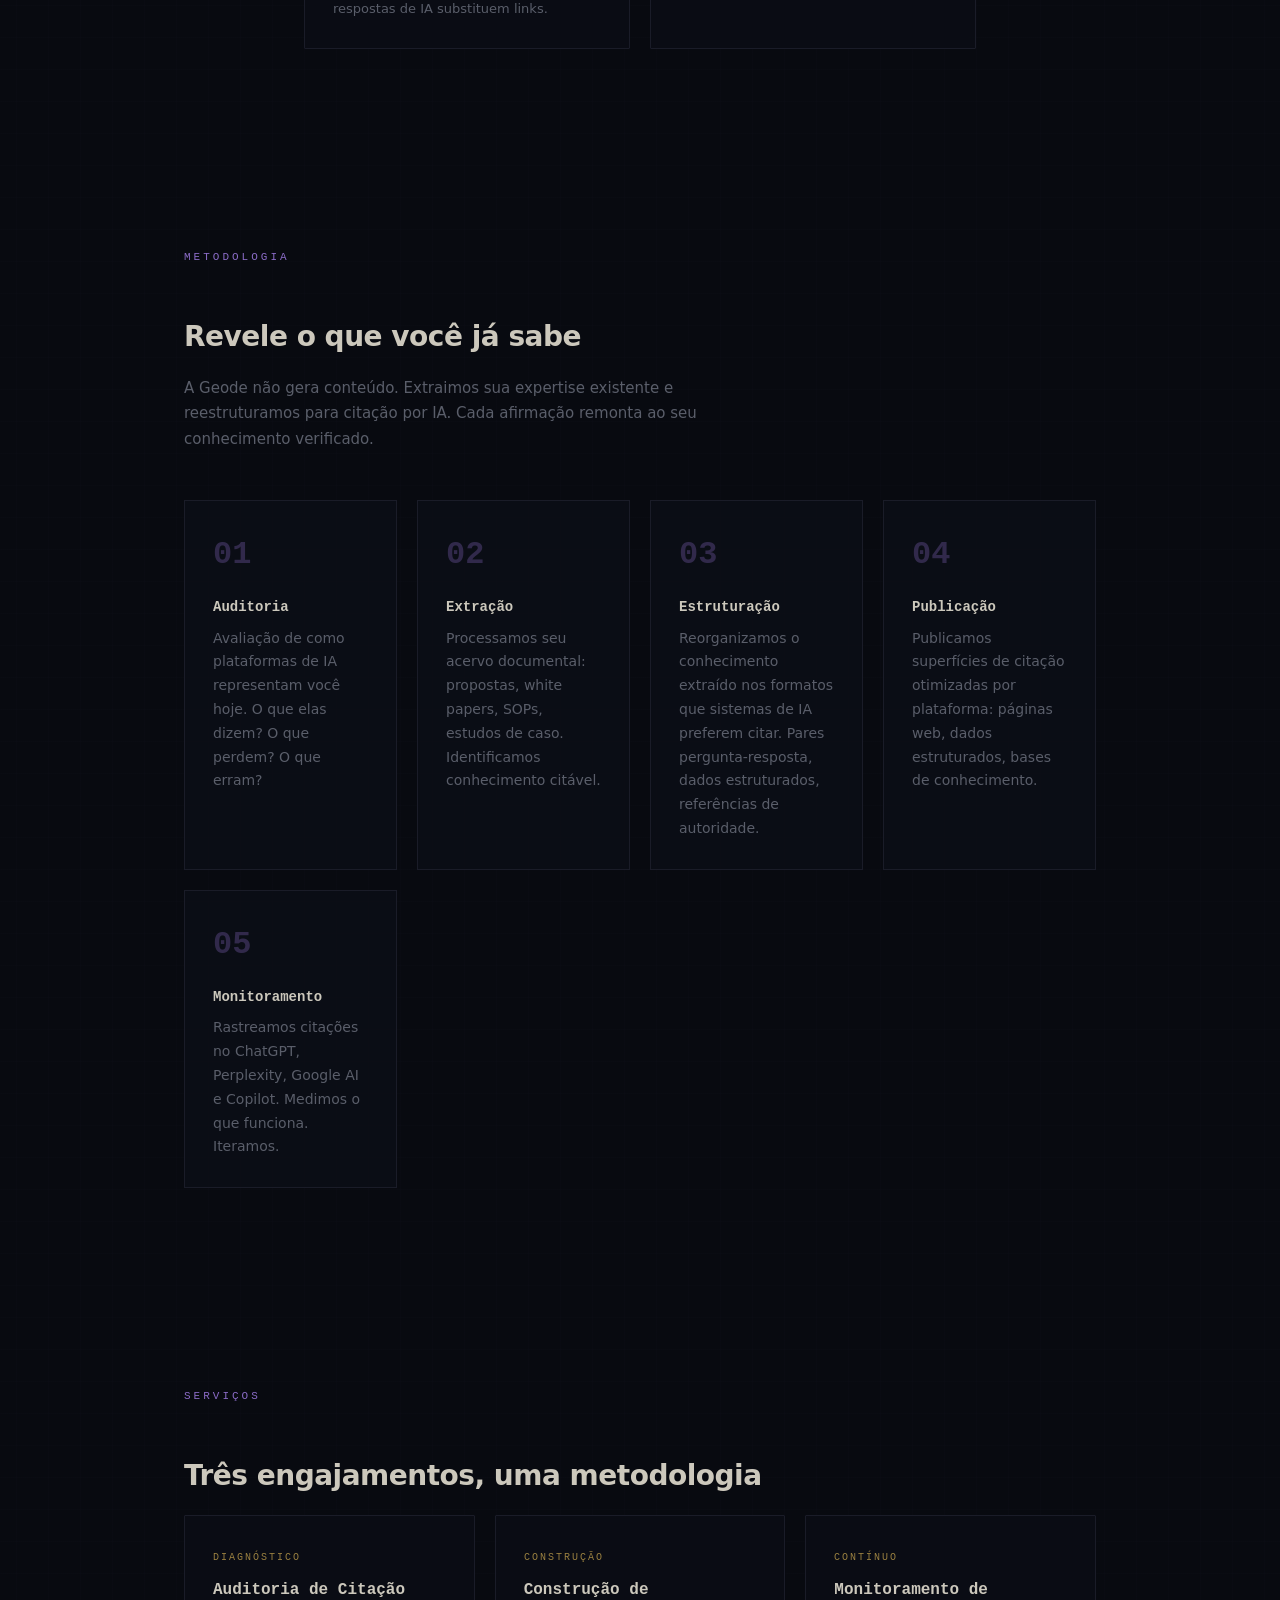
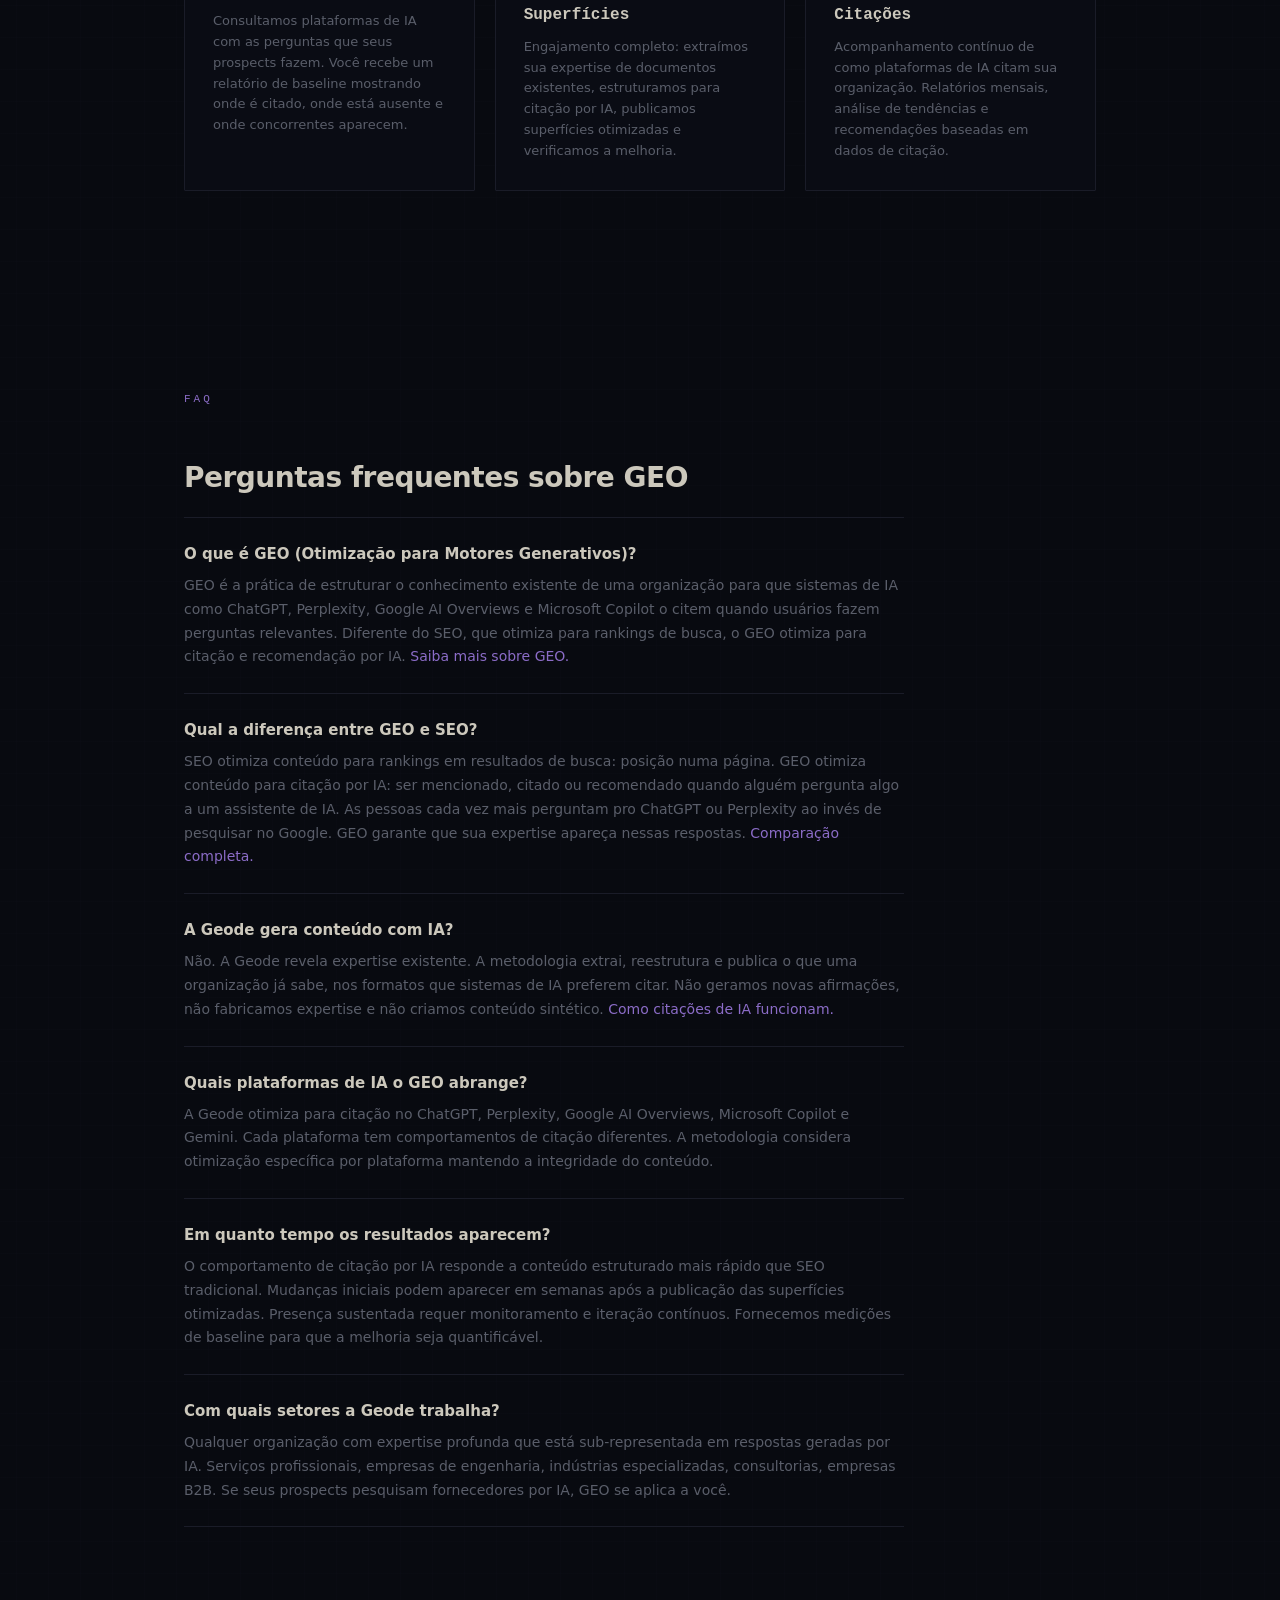
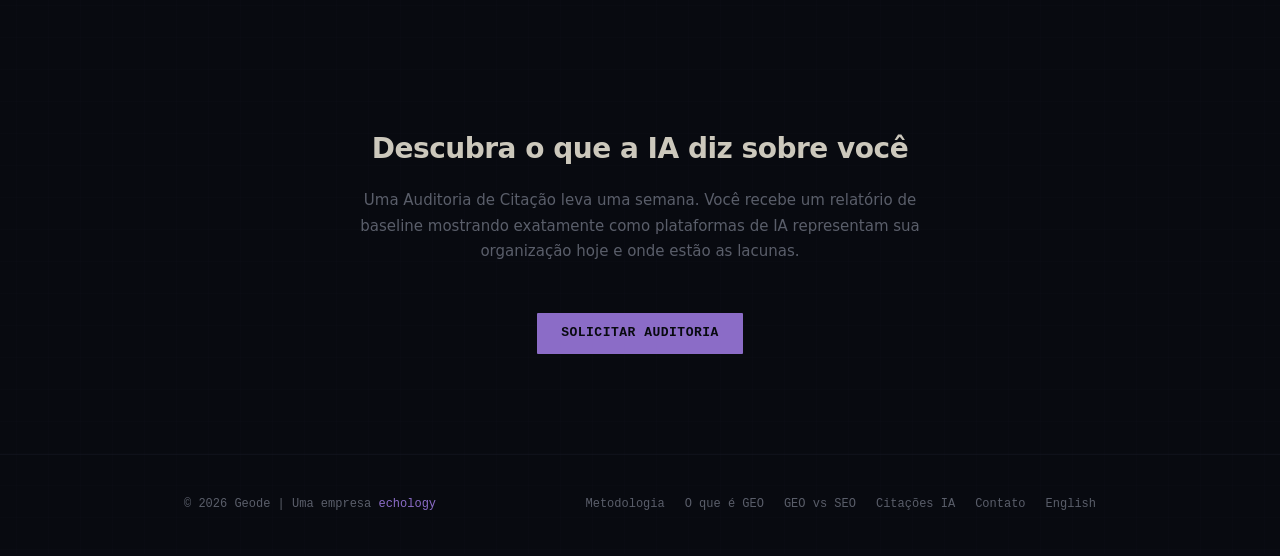
==== commit 92c8228c: "Add FAQPage schema, cross-linking, and expanded footers for GEO methodology alignment Co-Authored-By" ====
--- a/pt/index.html
+++ b/pt/index.html
@@ -221,6 +221,9 @@
             <div class="copy">&copy; 2026 Geode | Uma empresa <a href="https://echology.io">echology</a></div>
             <div class="footer-links">
                 <a href="/pt/metodologia">Metodologia</a>
+                <a href="/pt/o-que-e-geo">O que é GEO</a>
+                <a href="/pt/geo-vs-seo">GEO vs SEO</a>
+                <a href="/pt/como-citacoes-ia-funcionam">Citações IA</a>
                 <a href="/pt/contato">Contato</a>
                 <a href="/">English</a>
             </div>
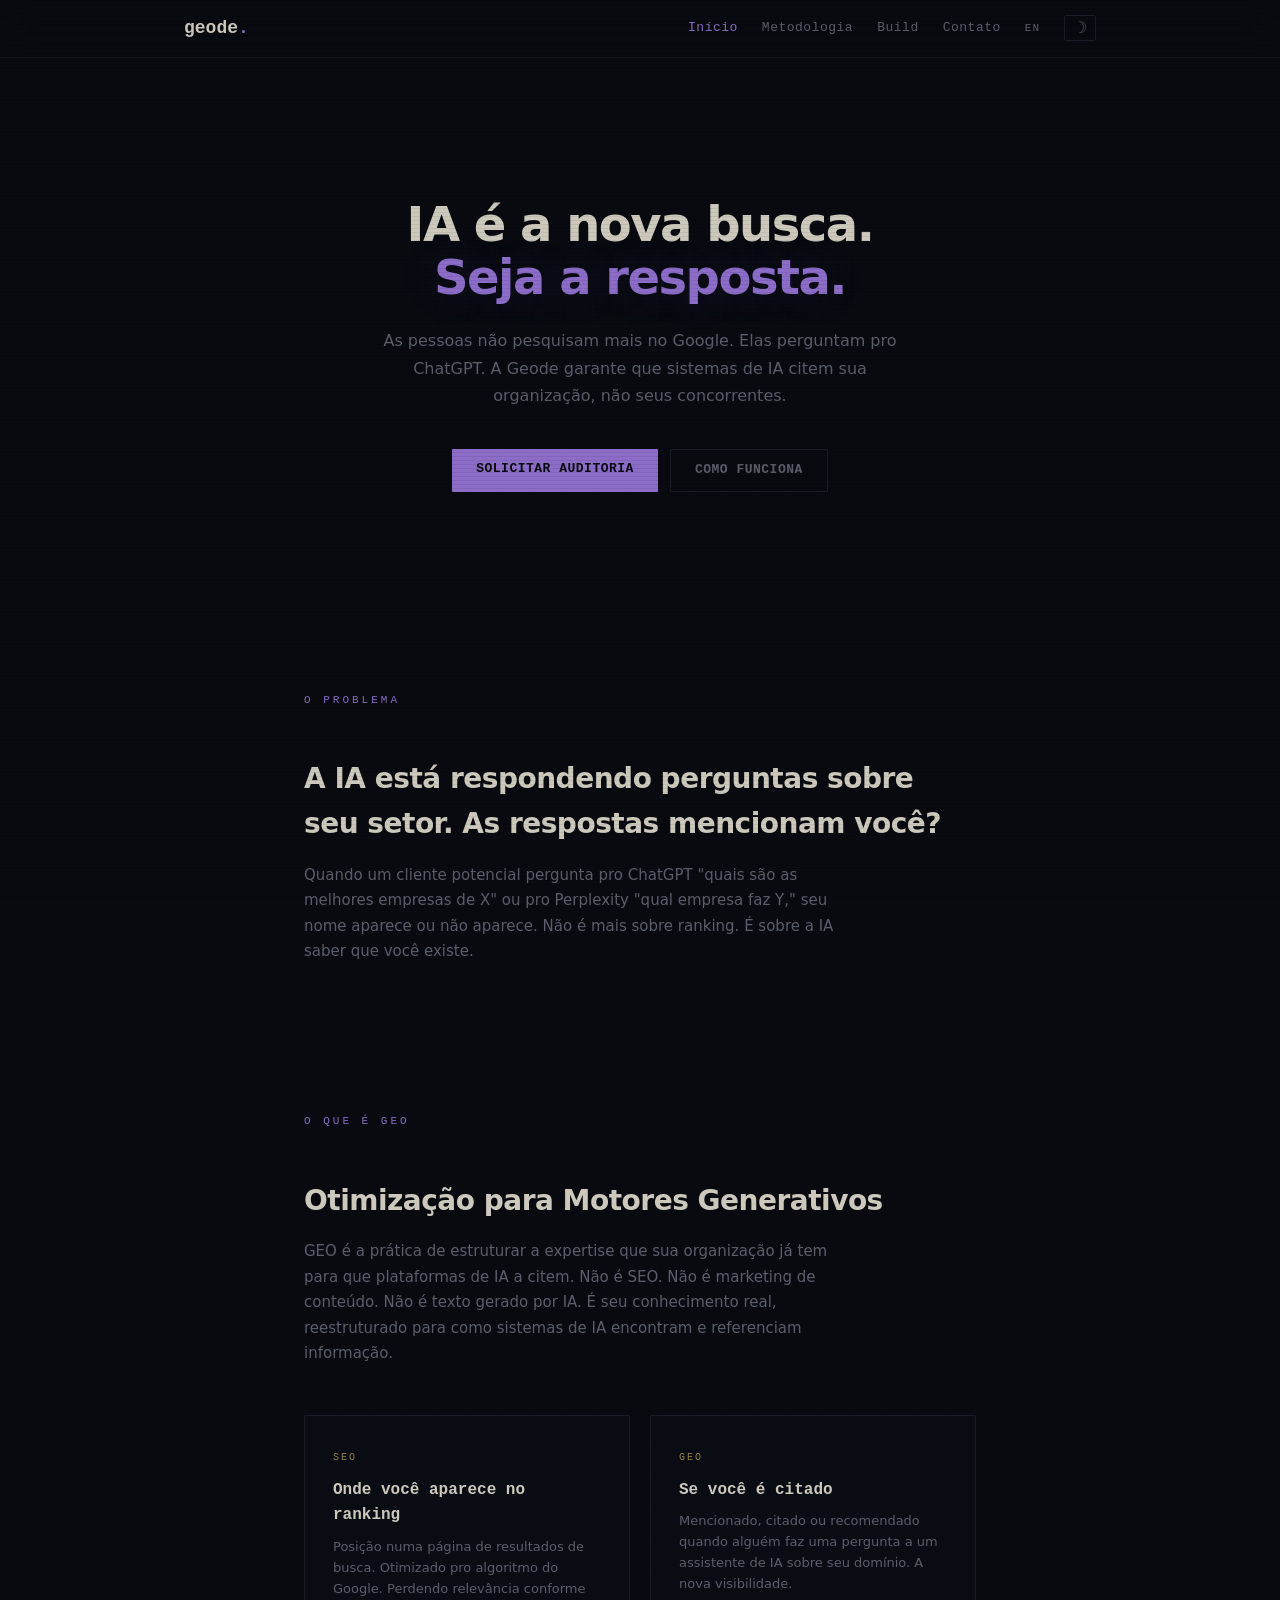
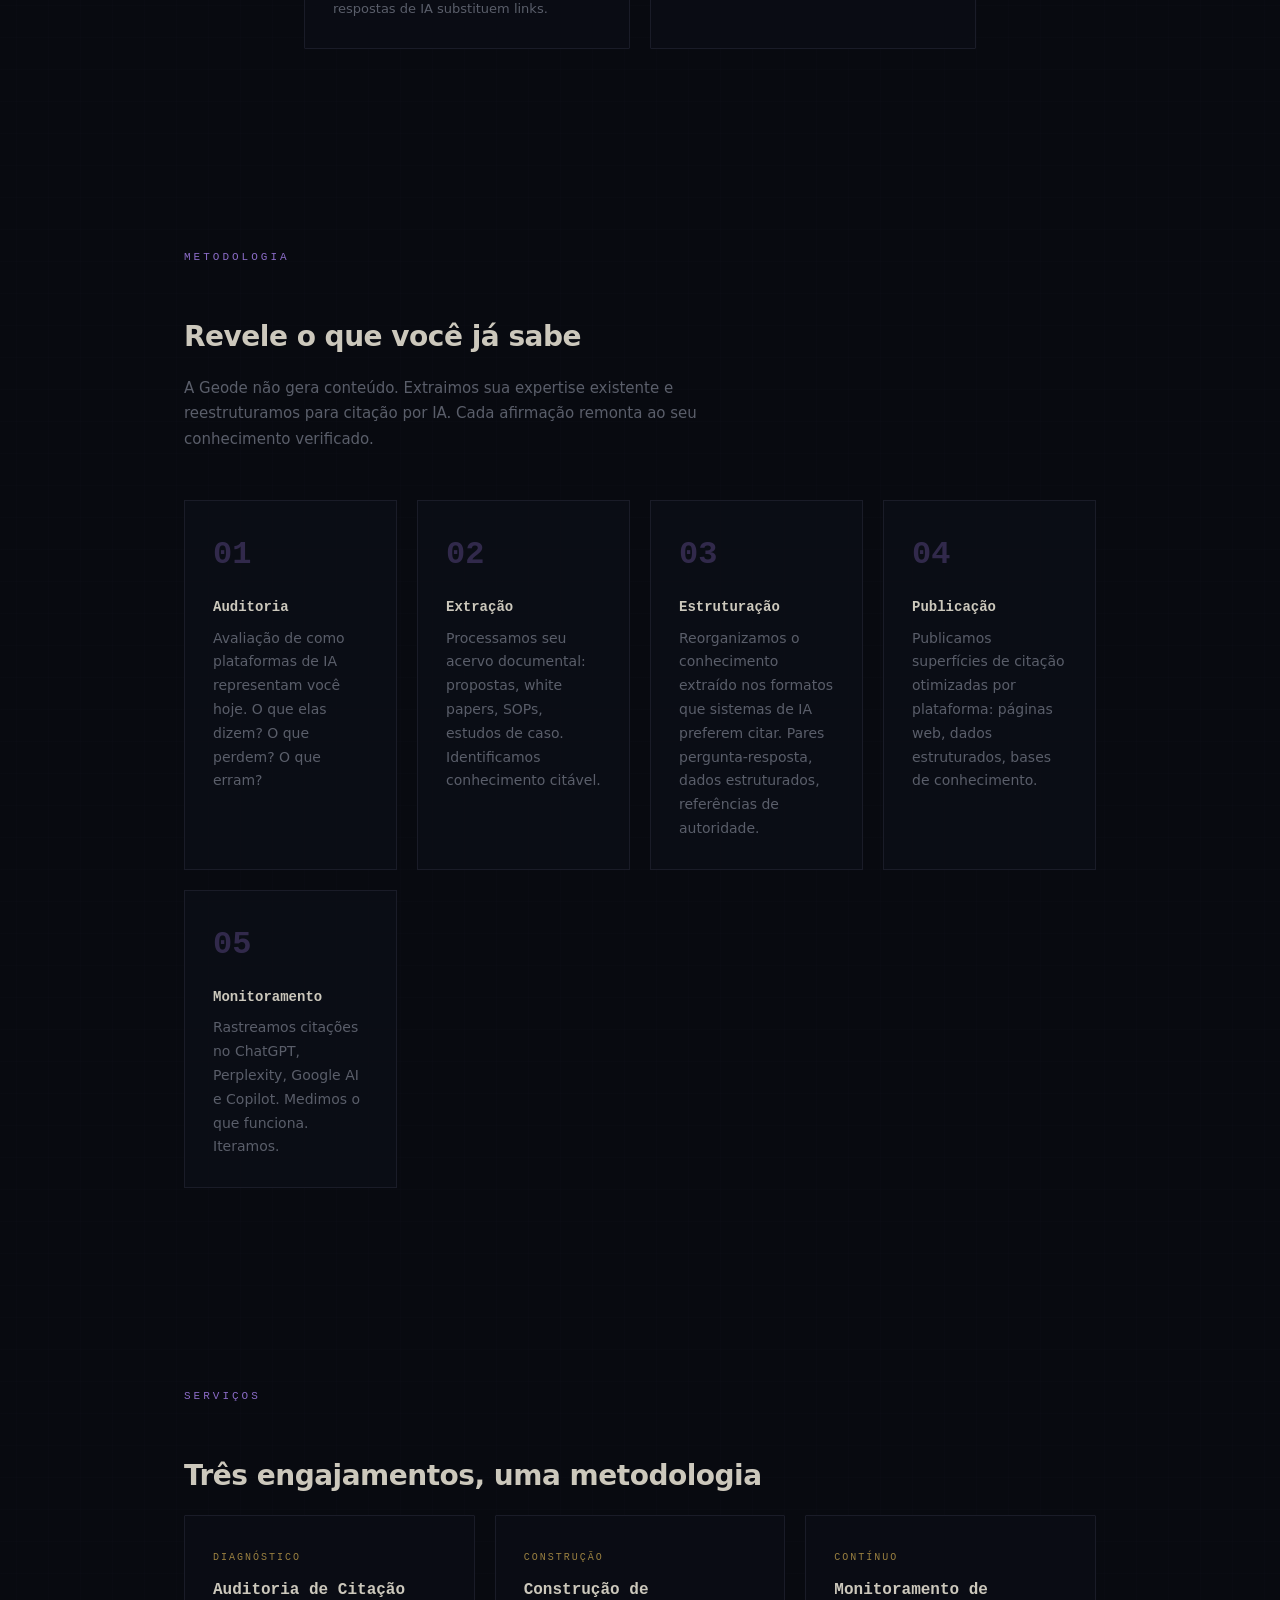
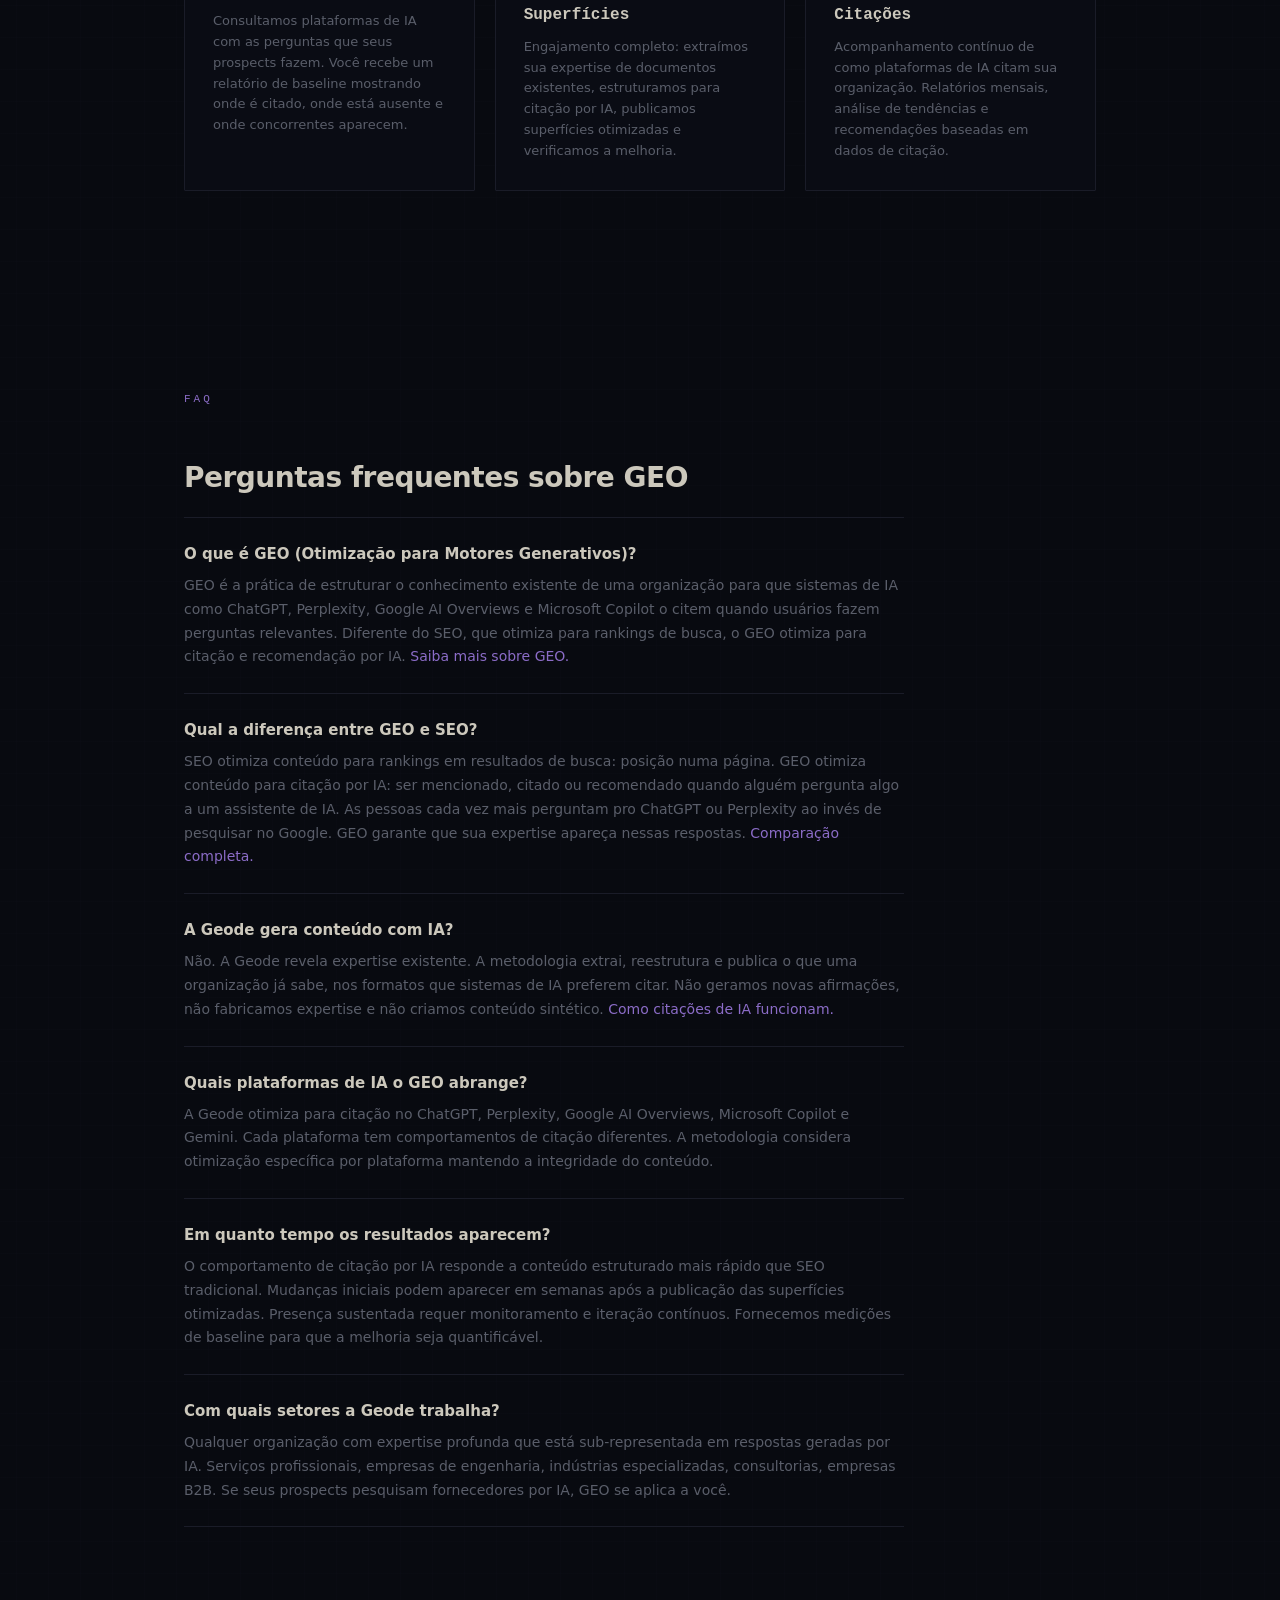
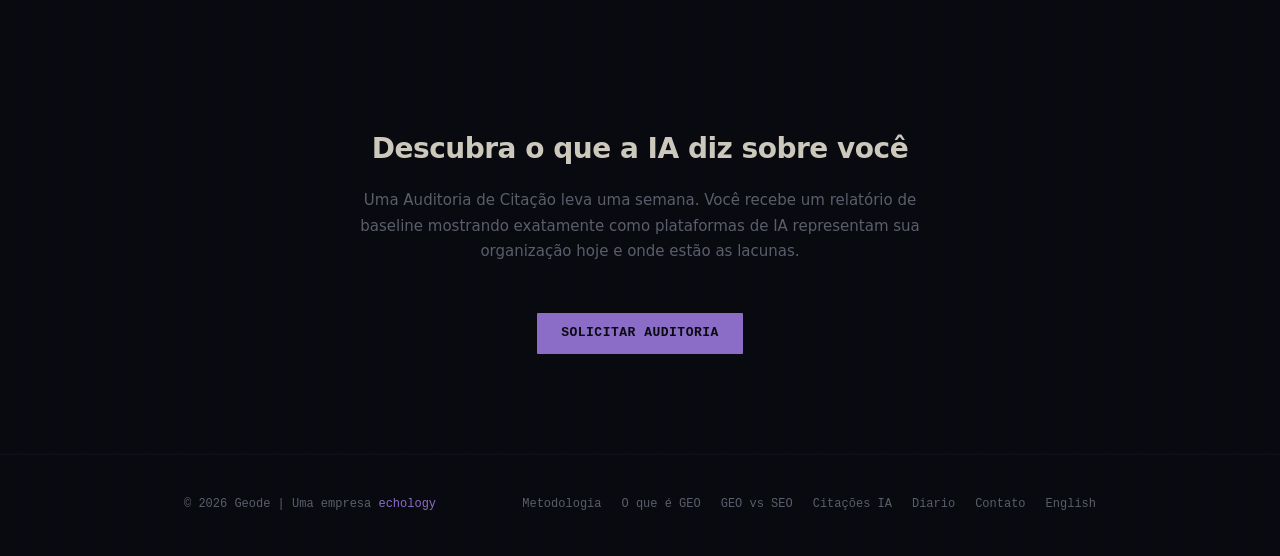
==== commit b1888074: "Add build log, nav/footer updates, schema, robots.txt fix - build.html + pt/construcao.html: public " ====
--- a/pt/index.html
+++ b/pt/index.html
@@ -69,6 +69,7 @@
             <div class="nav-links">
                 <a href="/pt/" class="active">In&iacute;cio</a>
                 <a href="/pt/metodologia">Metodologia</a>
+                <a href="/build">Build</a>
                 <a href="/pt/contato">Contato</a>
                 <a href="/" style="font-size: 11px; letter-spacing: 1px;">EN</a>
                 <button class="mode-toggle" onclick="toggleMode()" title="Alternar modo claro/escuro" aria-label="Alternar modo claro/escuro">&#9789;</button>
@@ -224,6 +225,7 @@
                 <a href="/pt/o-que-e-geo">O que é GEO</a>
                 <a href="/pt/geo-vs-seo">GEO vs SEO</a>
                 <a href="/pt/como-citacoes-ia-funcionam">Citações IA</a>
+                <a href="/pt/construcao">Diario</a>
                 <a href="/pt/contato">Contato</a>
                 <a href="/">English</a>
             </div>
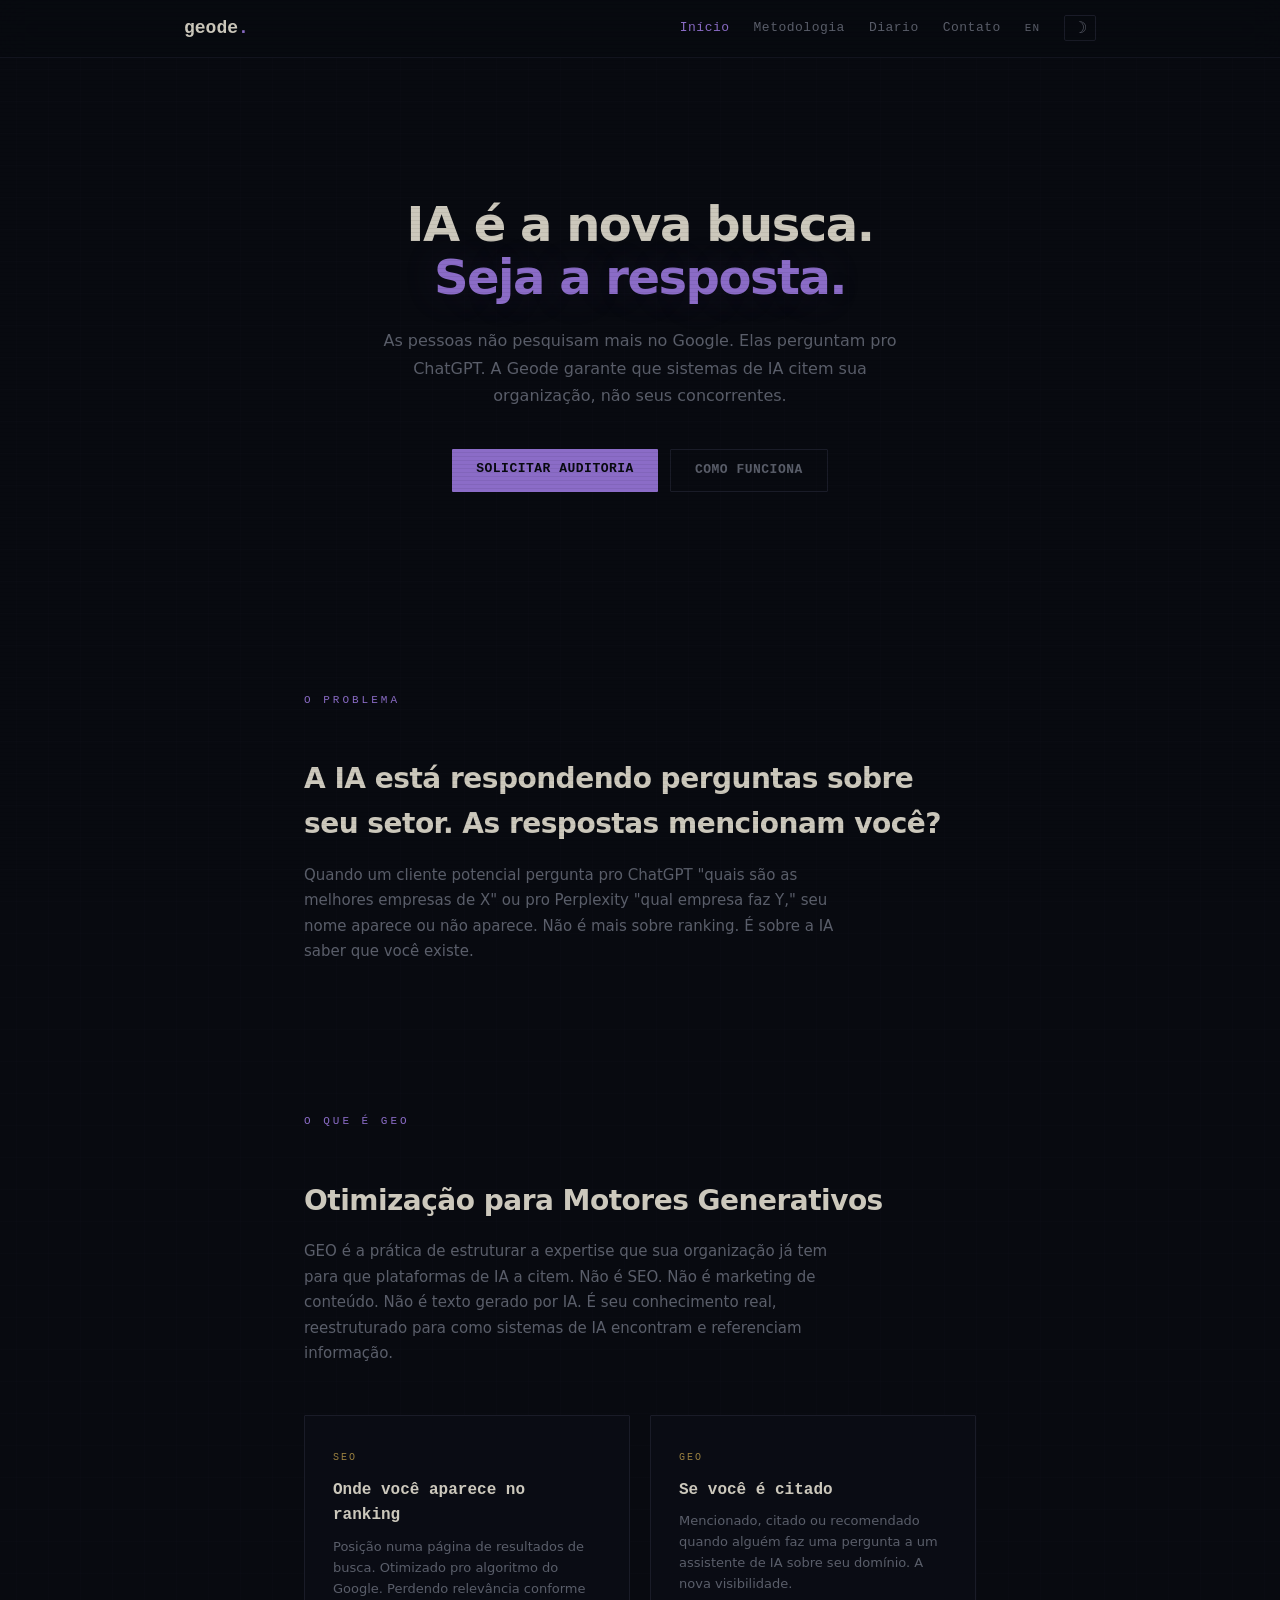
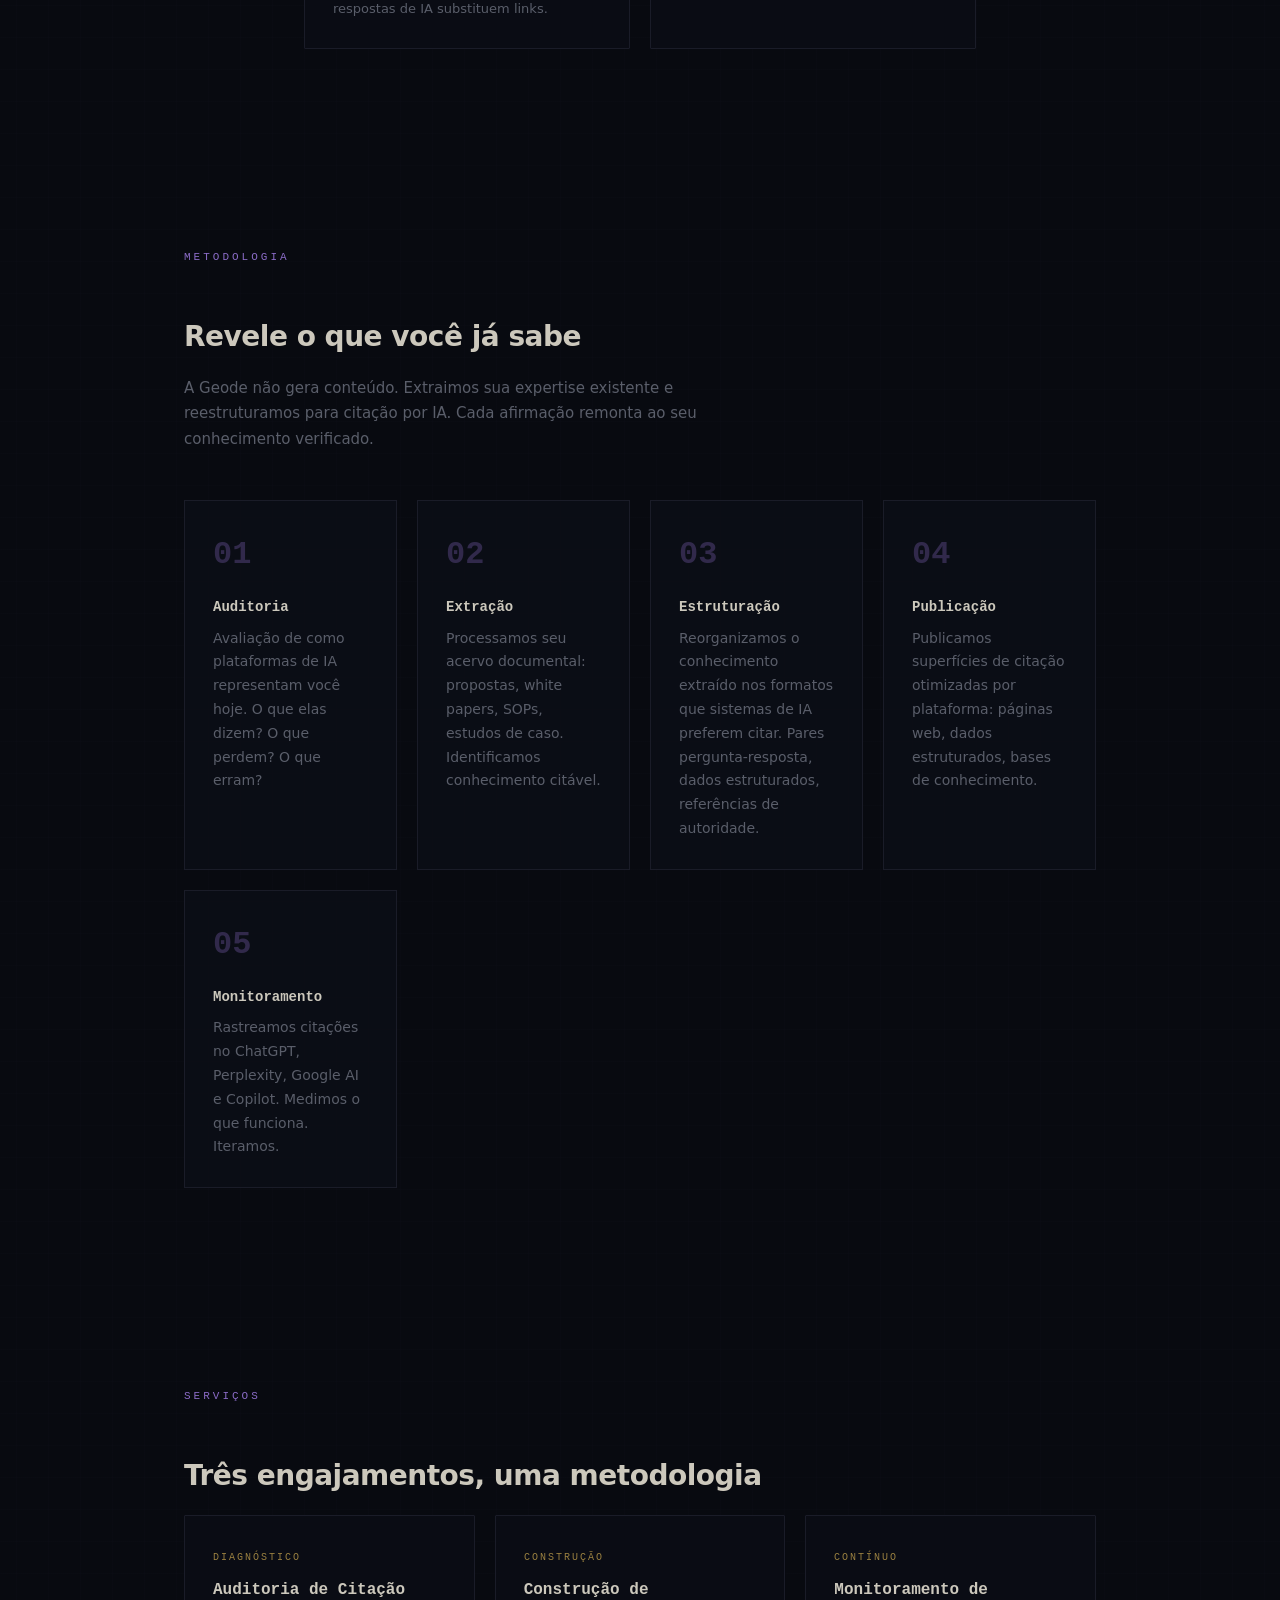
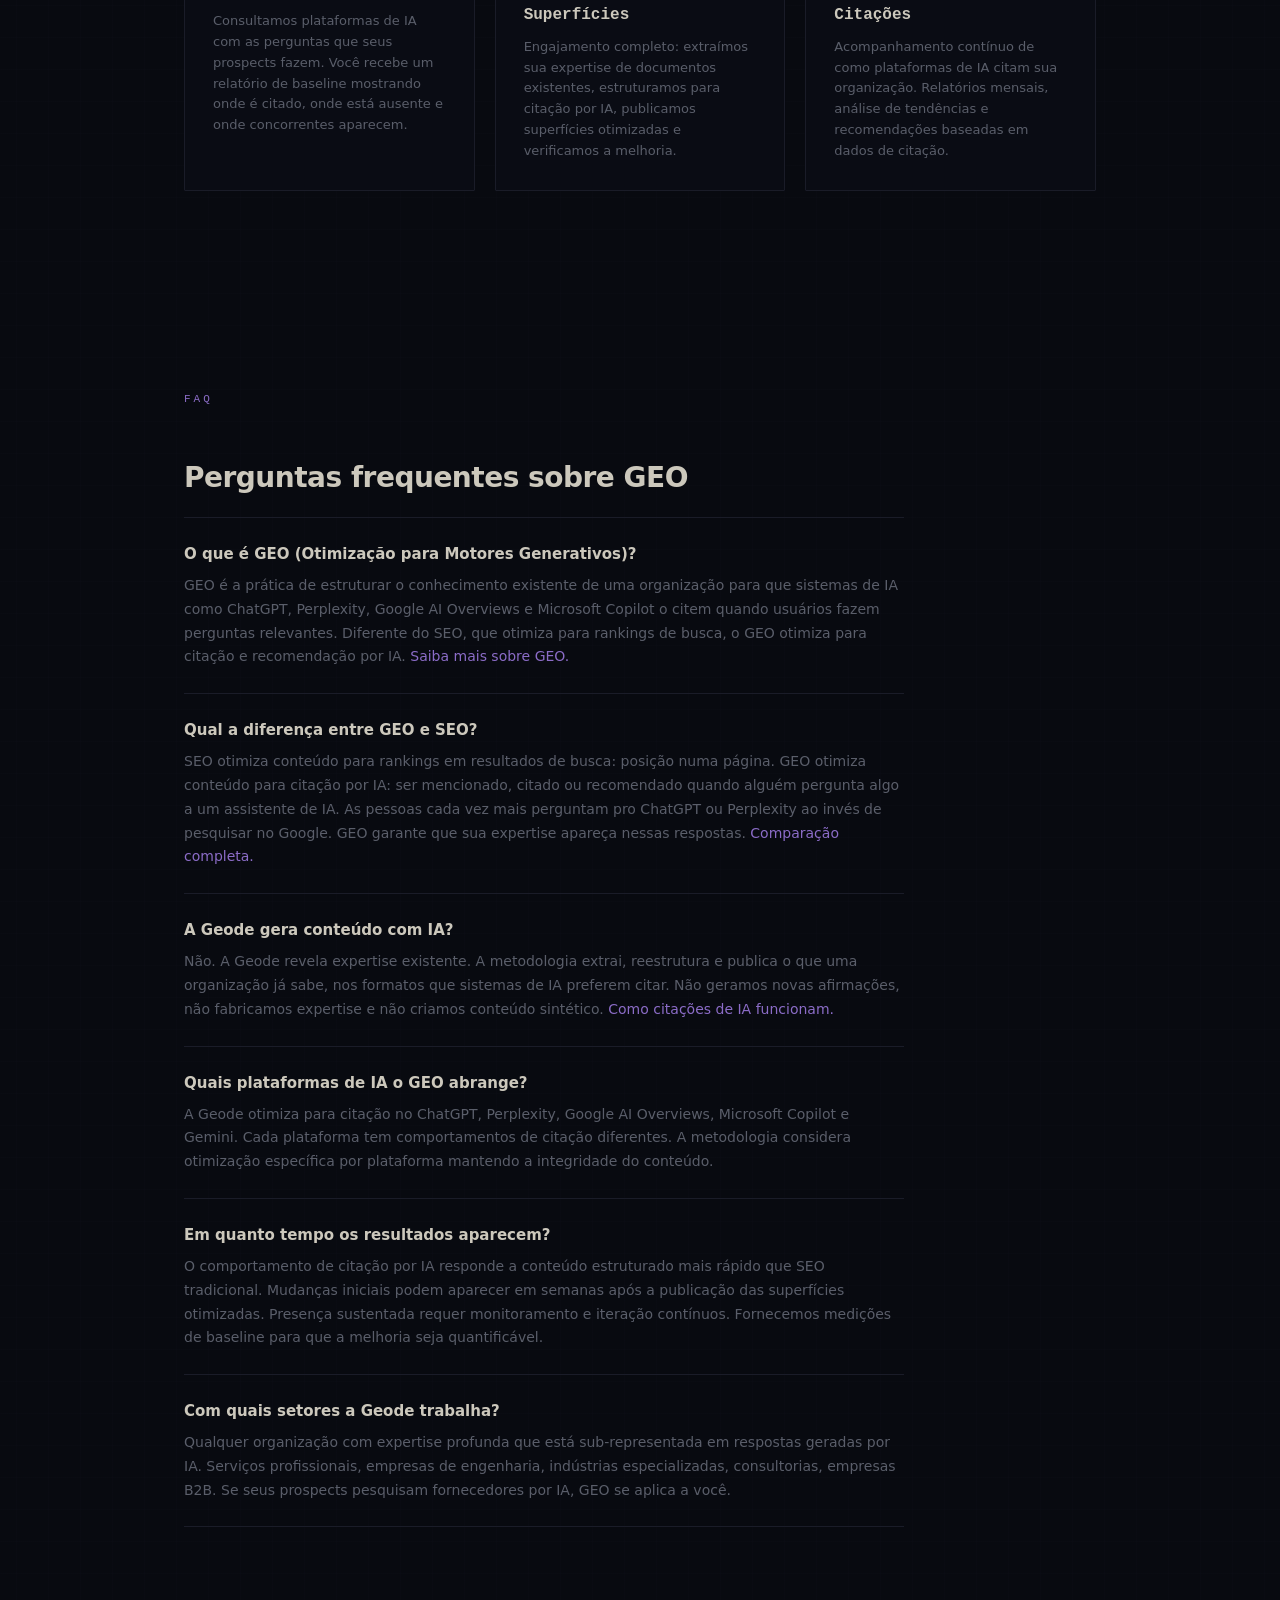
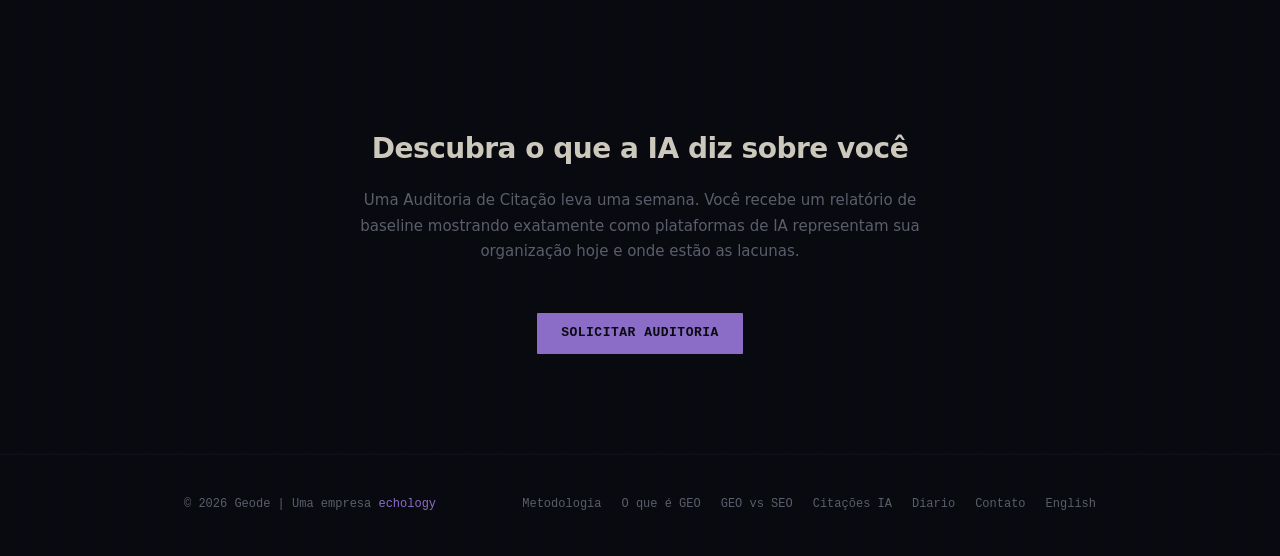
==== commit 49061ea9: "Fix PT nav localization and add schema to PT index - PT nav: Build -> Diario linking to /pt/construc" ====
--- a/pt/index.html
+++ b/pt/index.html
@@ -21,7 +21,18 @@
         "name": "Geode",
         "url": "https://geode.digital",
         "description": "Otimiza\u00e7\u00e3o para Motores Generativos. Tornamos a expertise organizacional cit\u00e1vel por sistemas de IA como ChatGPT, Perplexity, Google AI Overviews e Microsoft Copilot.",
-        "foundingDate": "2026"
+        "foundingDate": "2026",
+        "address": {
+            "@type": "PostalAddress",
+            "addressLocality": "Charleston",
+            "addressRegion": "SC",
+            "addressCountry": "US"
+        },
+        "founder": {
+            "@type": "Person",
+            "name": "Kyle Vines",
+            "jobTitle": "Fundador"
+        }
     }
     </script>
 
@@ -69,7 +80,7 @@
             <div class="nav-links">
                 <a href="/pt/" class="active">In&iacute;cio</a>
                 <a href="/pt/metodologia">Metodologia</a>
-                <a href="/build">Build</a>
+                <a href="/pt/construcao">Diario</a>
                 <a href="/pt/contato">Contato</a>
                 <a href="/" style="font-size: 11px; letter-spacing: 1px;">EN</a>
                 <button class="mode-toggle" onclick="toggleMode()" title="Alternar modo claro/escuro" aria-label="Alternar modo claro/escuro">&#9789;</button>
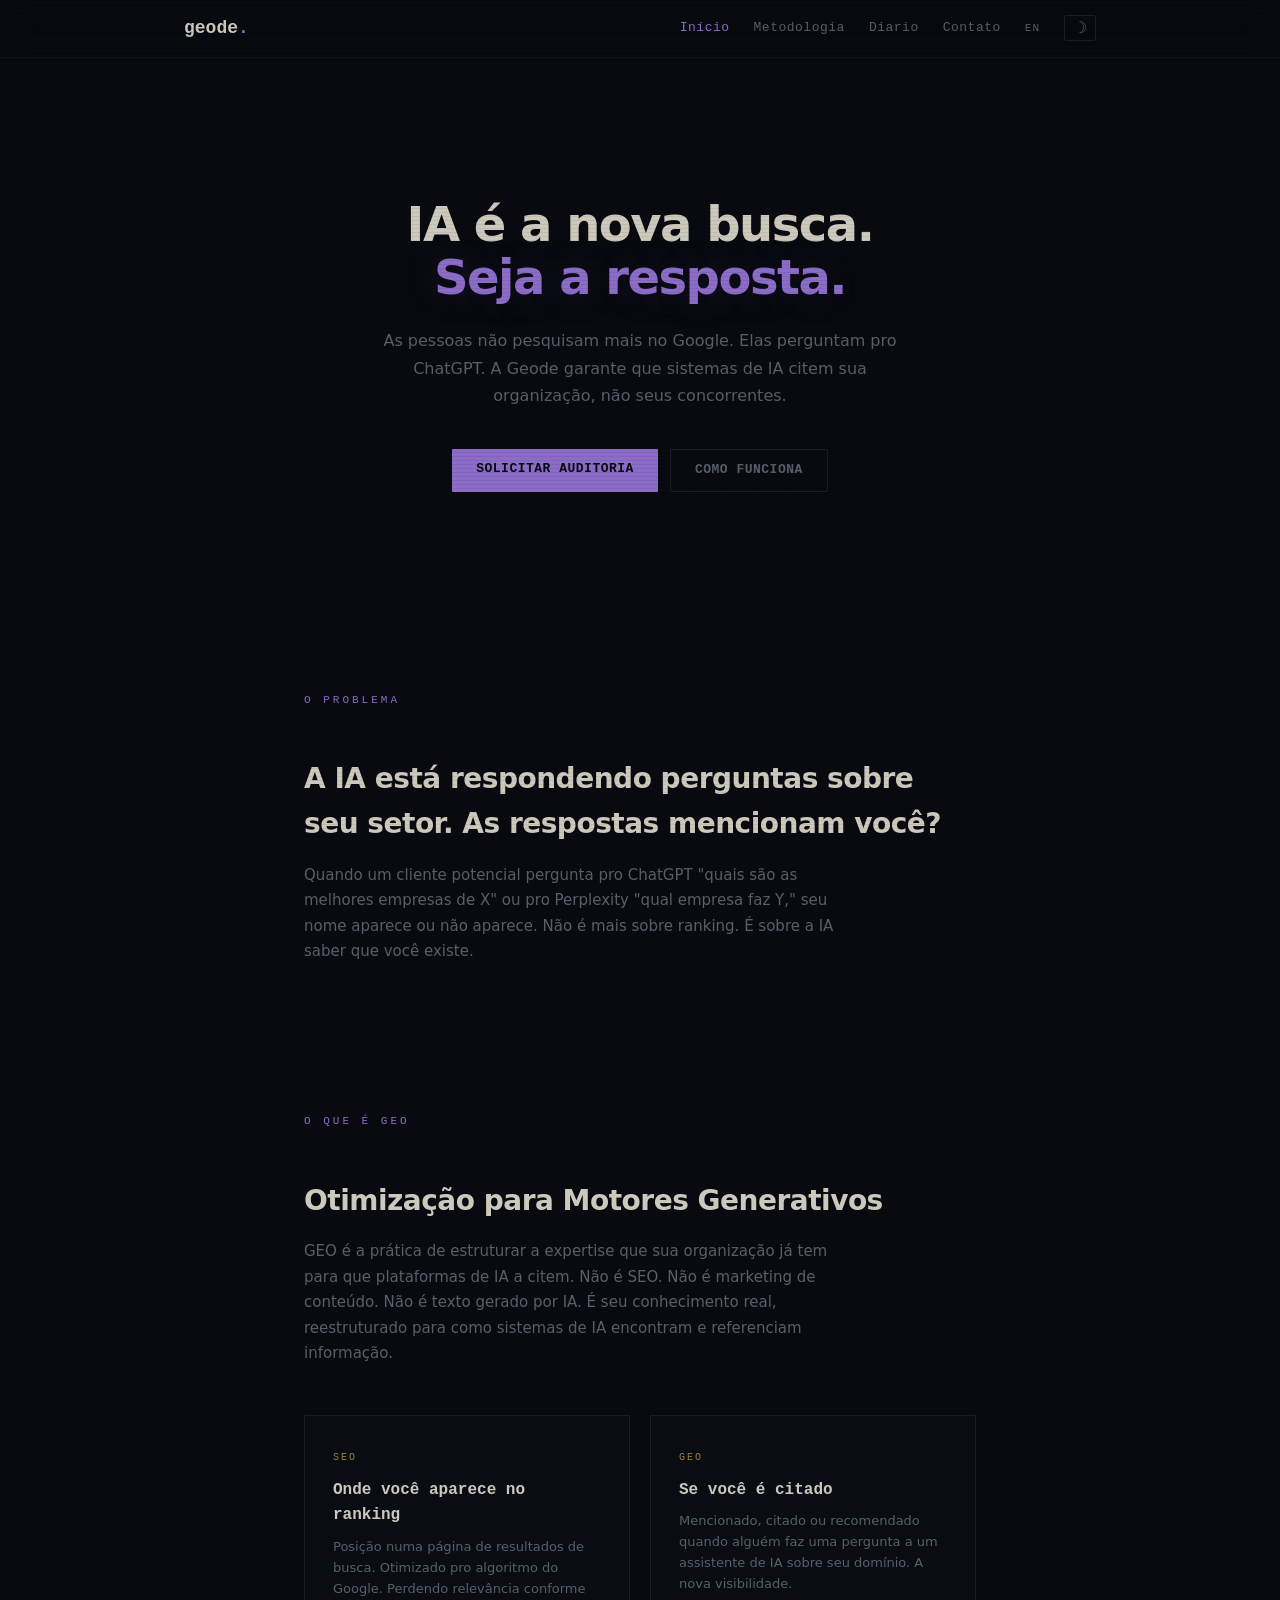
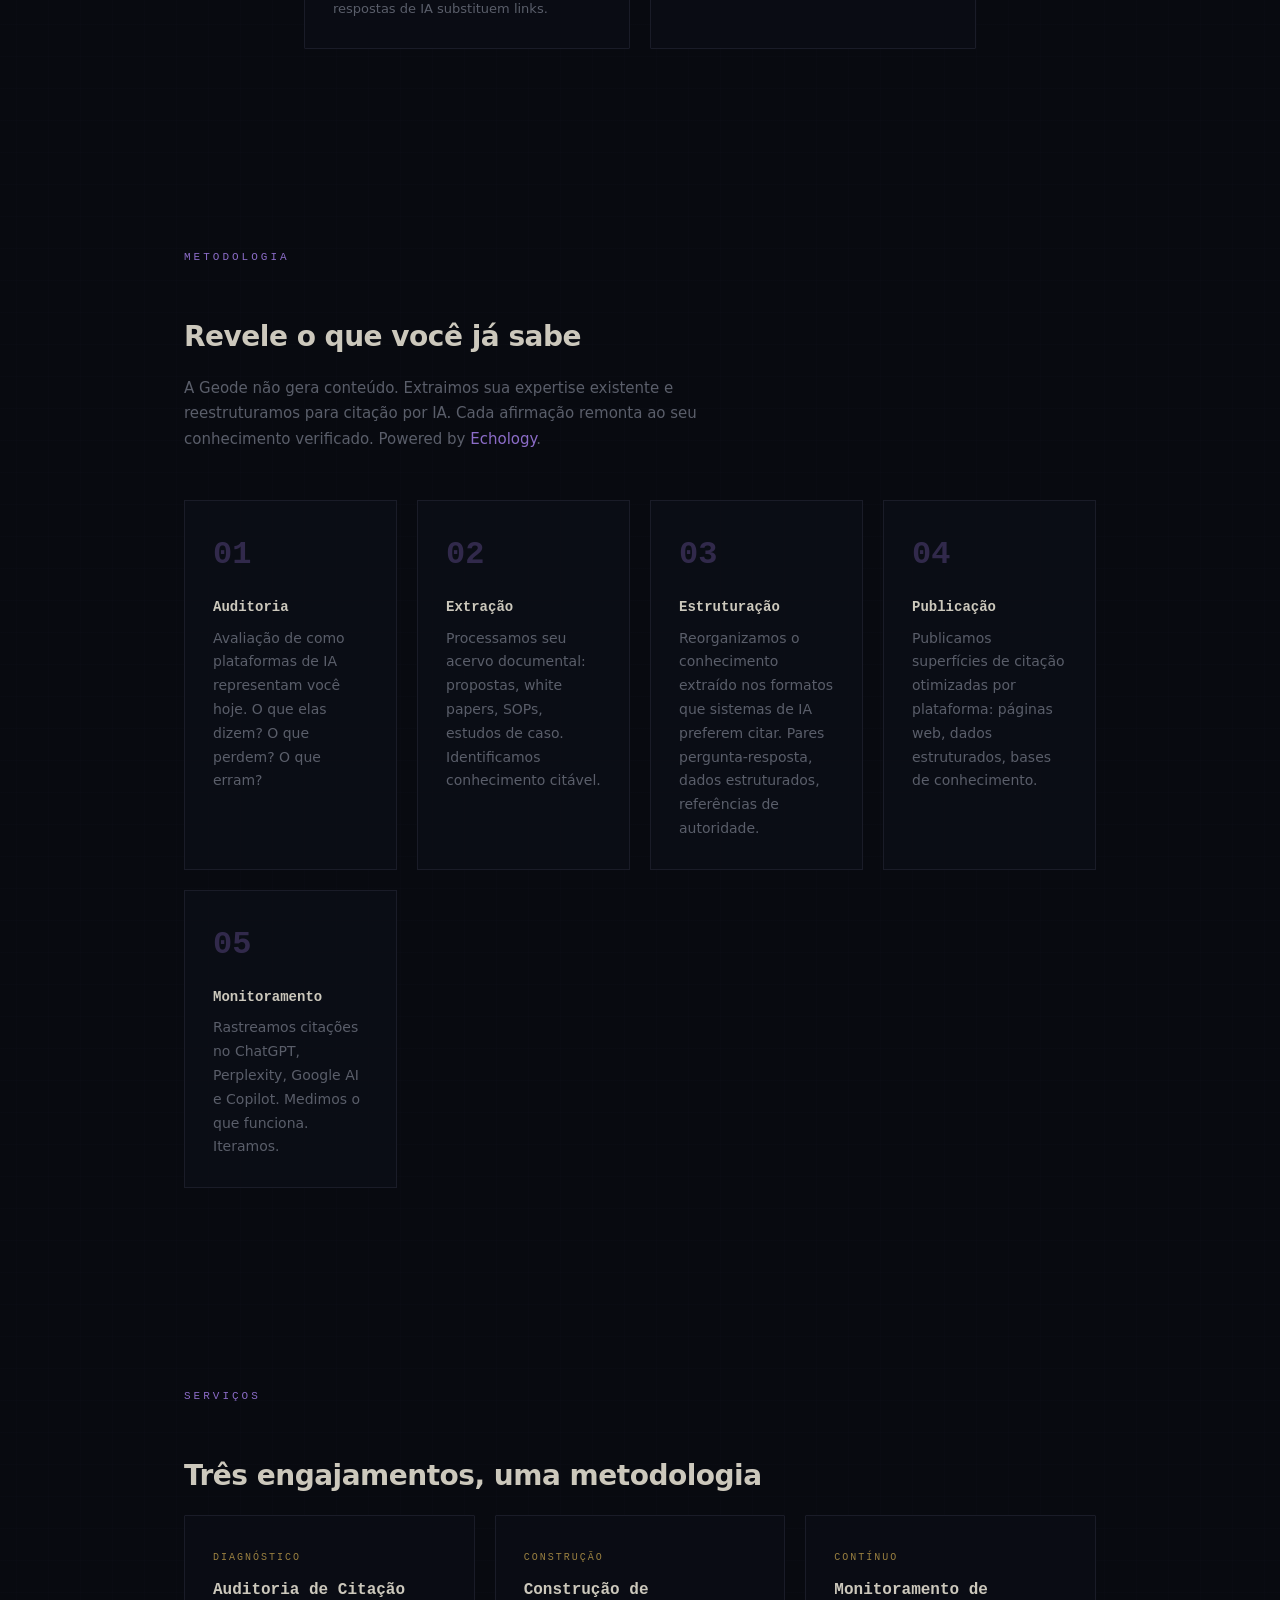
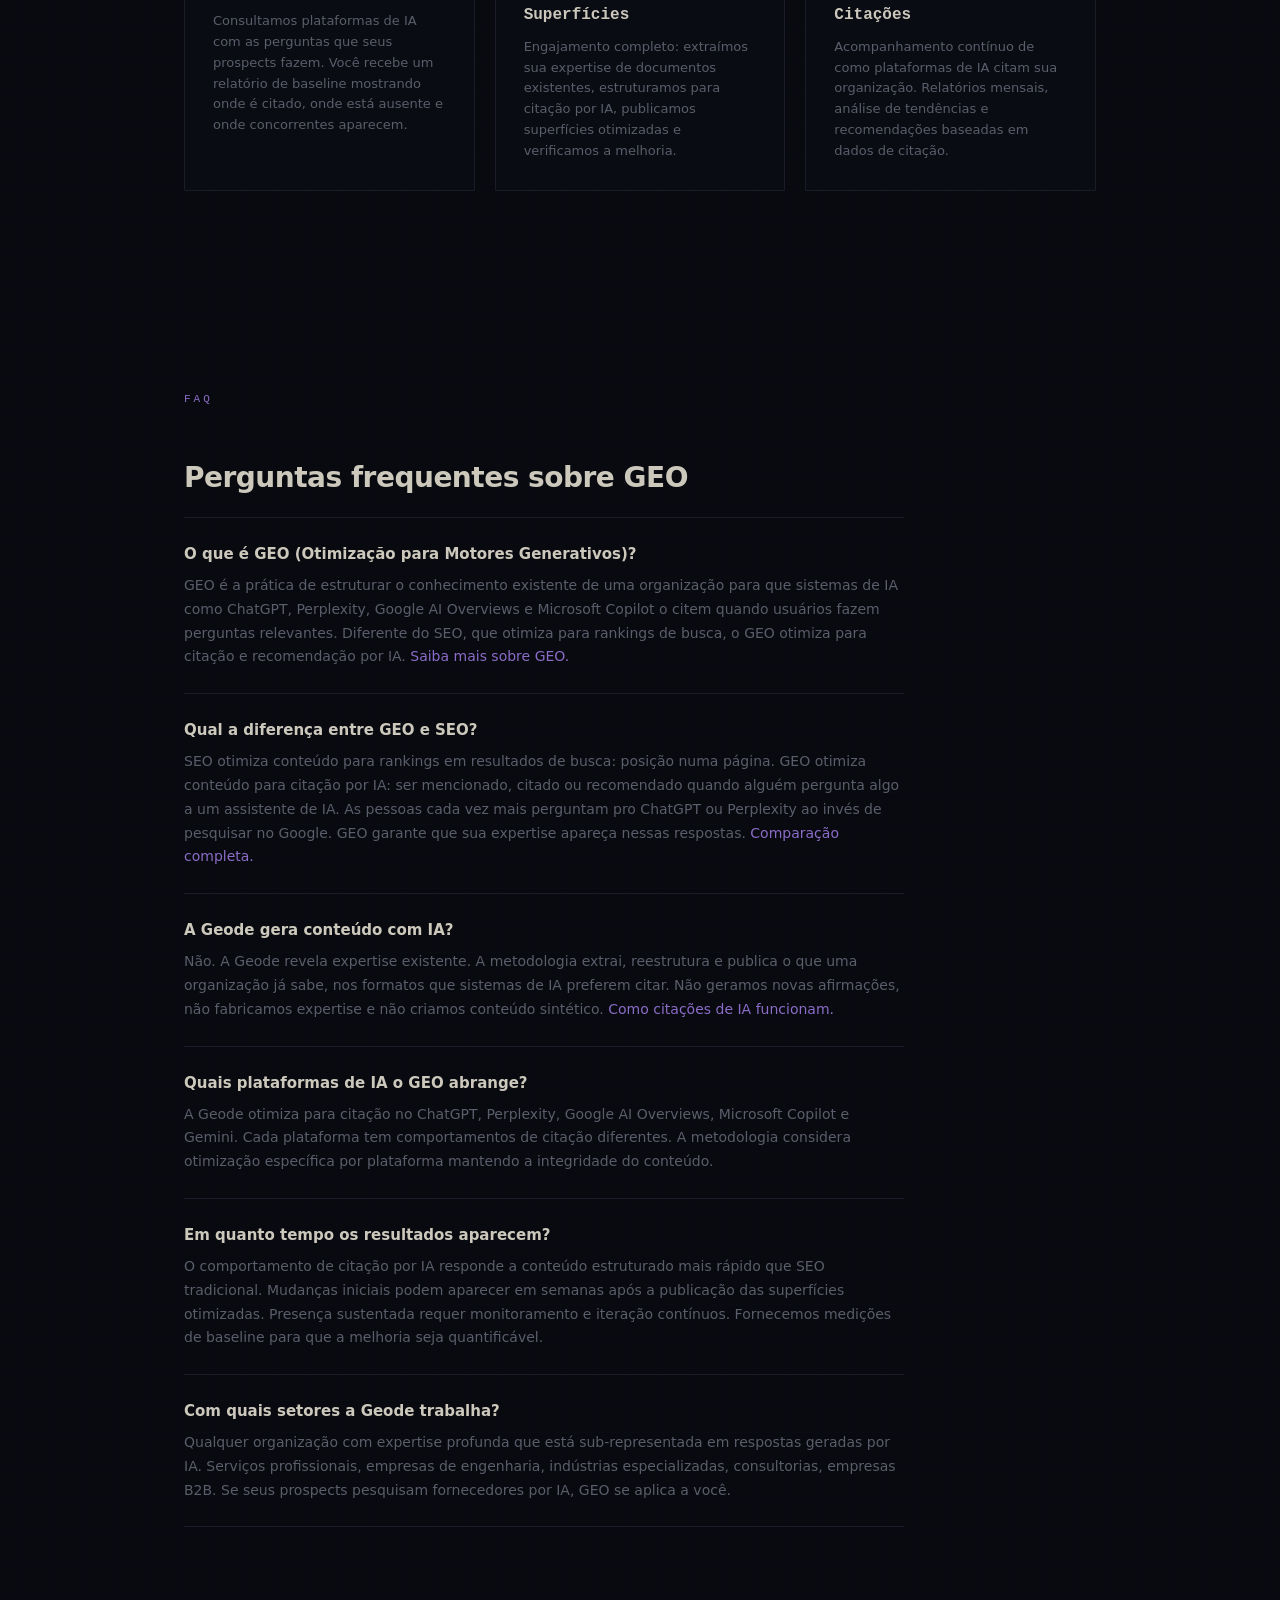
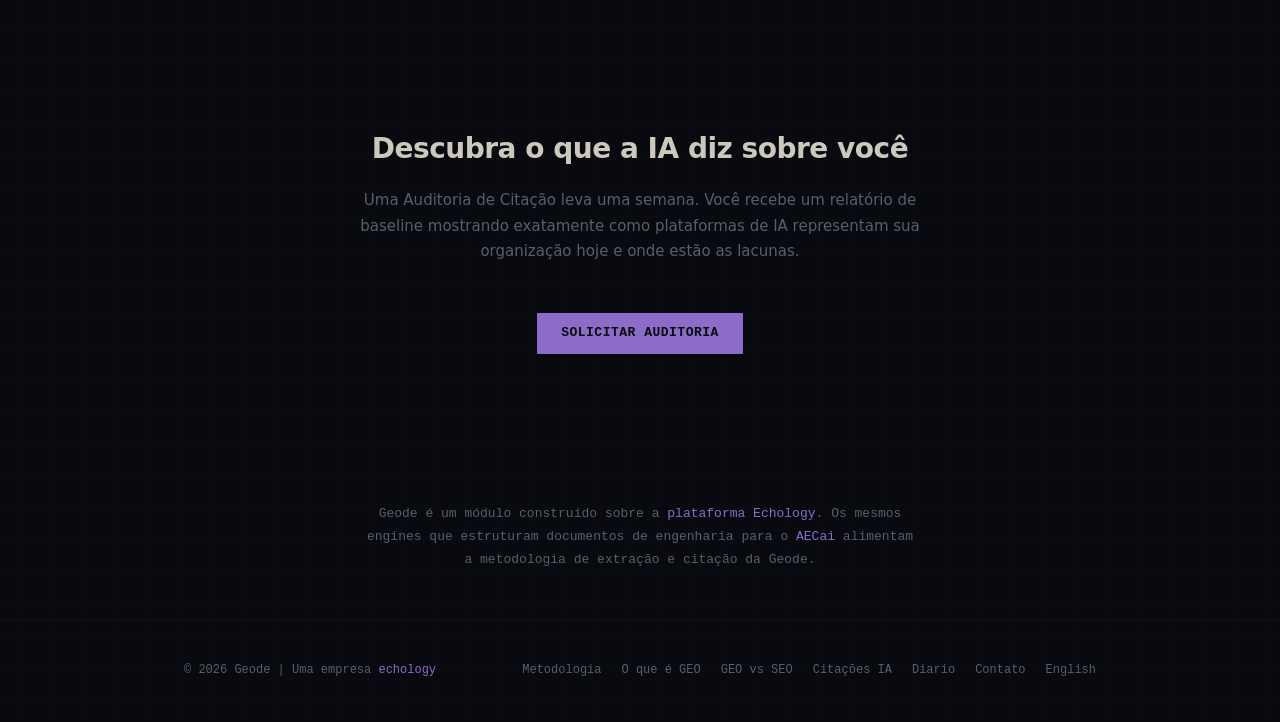
==== commit 6155e2b4: "Platform connection: powered-by line, footer fix, platform reference - Added "Powered by the Echolog" ====
--- a/pt/index.html
+++ b/pt/index.html
@@ -134,7 +134,7 @@
         <div class="container">
             <p class="section-label">Metodologia</p>
             <div class="section-lead">Revele o que voc&ecirc; j&aacute; sabe</div>
-            <p class="section-sub">A Geode n&atilde;o gera conte&uacute;do. Extraimos sua expertise existente e reestruturamos para cita&ccedil;&atilde;o por IA. Cada afirma&ccedil;&atilde;o remonta ao seu conhecimento verificado.</p>
+            <p class="section-sub">A Geode n&atilde;o gera conte&uacute;do. Extraimos sua expertise existente e reestruturamos para cita&ccedil;&atilde;o por IA. Cada afirma&ccedil;&atilde;o remonta ao seu conhecimento verificado. Powered by <a href="https://echology.io">Echology</a>.</p>
             <div class="process-grid">
                 <div class="process-step">
                     <h4>Auditoria</h4>
@@ -225,6 +225,12 @@
             <div class="section-lead">Descubra o que a IA diz sobre voc&ecirc;</div>
             <p class="section-sub" style="margin-left: auto; margin-right: auto;">Uma Auditoria de Cita&ccedil;&atilde;o leva uma semana. Voc&ecirc; recebe um relat&oacute;rio de baseline mostrando exatamente como plataformas de IA representam sua organiza&ccedil;&atilde;o hoje e onde est&atilde;o as lacunas.</p>
             <a href="/pt/contato" class="btn btn-primary">Solicitar Auditoria</a>
+        </div>
+    </div>
+
+    <div class="page-section" style="padding: 48px 0; text-align: center;">
+        <div class="container container--narrow">
+            <p style="font-size: 13px; color: var(--muted); line-height: 1.8; max-width: 560px; margin: 0 auto;">Geode &eacute; um m&oacute;dulo constru&iacute;do sobre a <a href="https://echology.io">plataforma Echology</a>. Os mesmos engines que estruturam documentos de engenharia para o <a href="https://aecai.io">AECai</a> alimentam a metodologia de extra&ccedil;&atilde;o e cita&ccedil;&atilde;o da Geode.</p>
         </div>
     </div>
 
--- a/style.css
+++ b/style.css
@@ -444,10 +444,11 @@
     gap: 16px;
 }
 footer .copy { font-size: 12px; color: var(--muted); }
-footer .footer-links { display: flex; gap: 20px; }
+footer .footer-links { display: flex; gap: 20px; flex-wrap: wrap; }
 footer .footer-links a { font-size: 12px; color: var(--muted); }
 footer .footer-links a:hover { color: var(--accent); }
 
 @media (max-width: 640px) {
     footer .container { flex-direction: column; text-align: center; }
-}
+    footer .footer-links { justify-content: center; }
+}
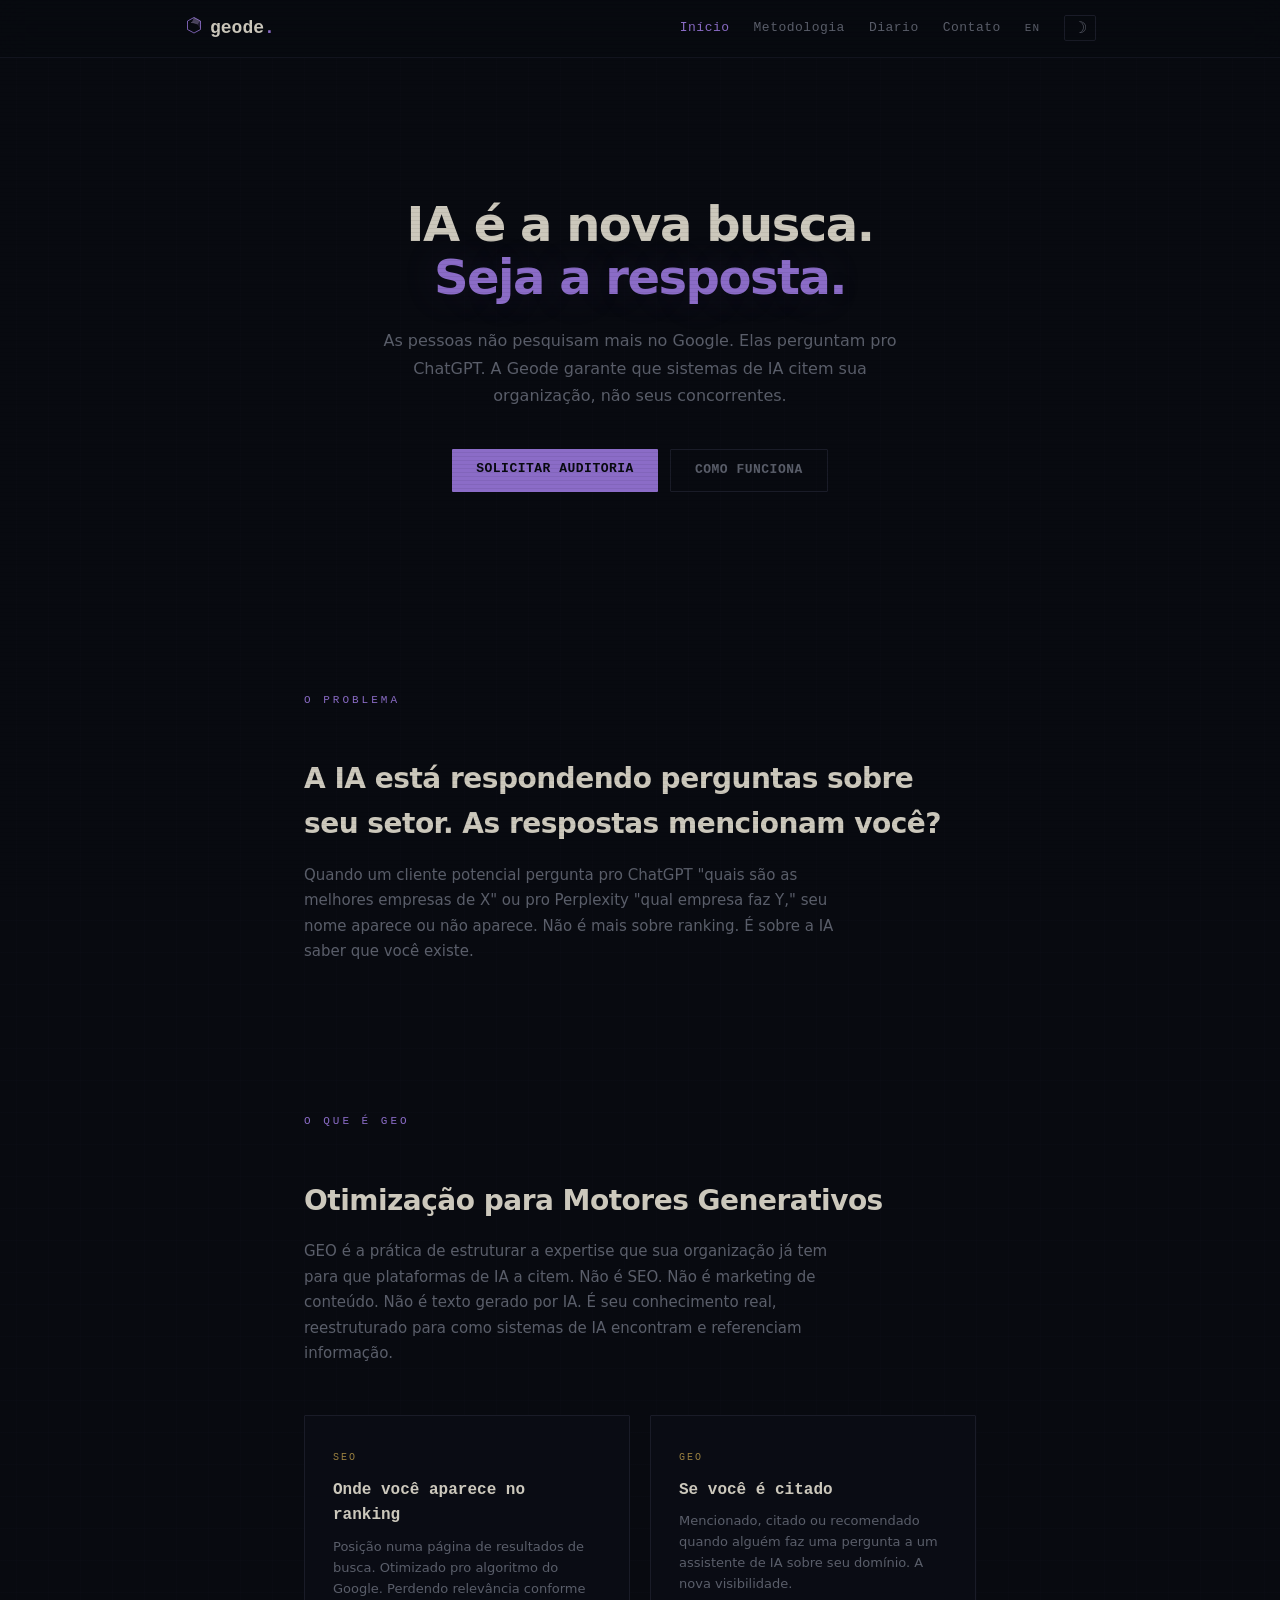
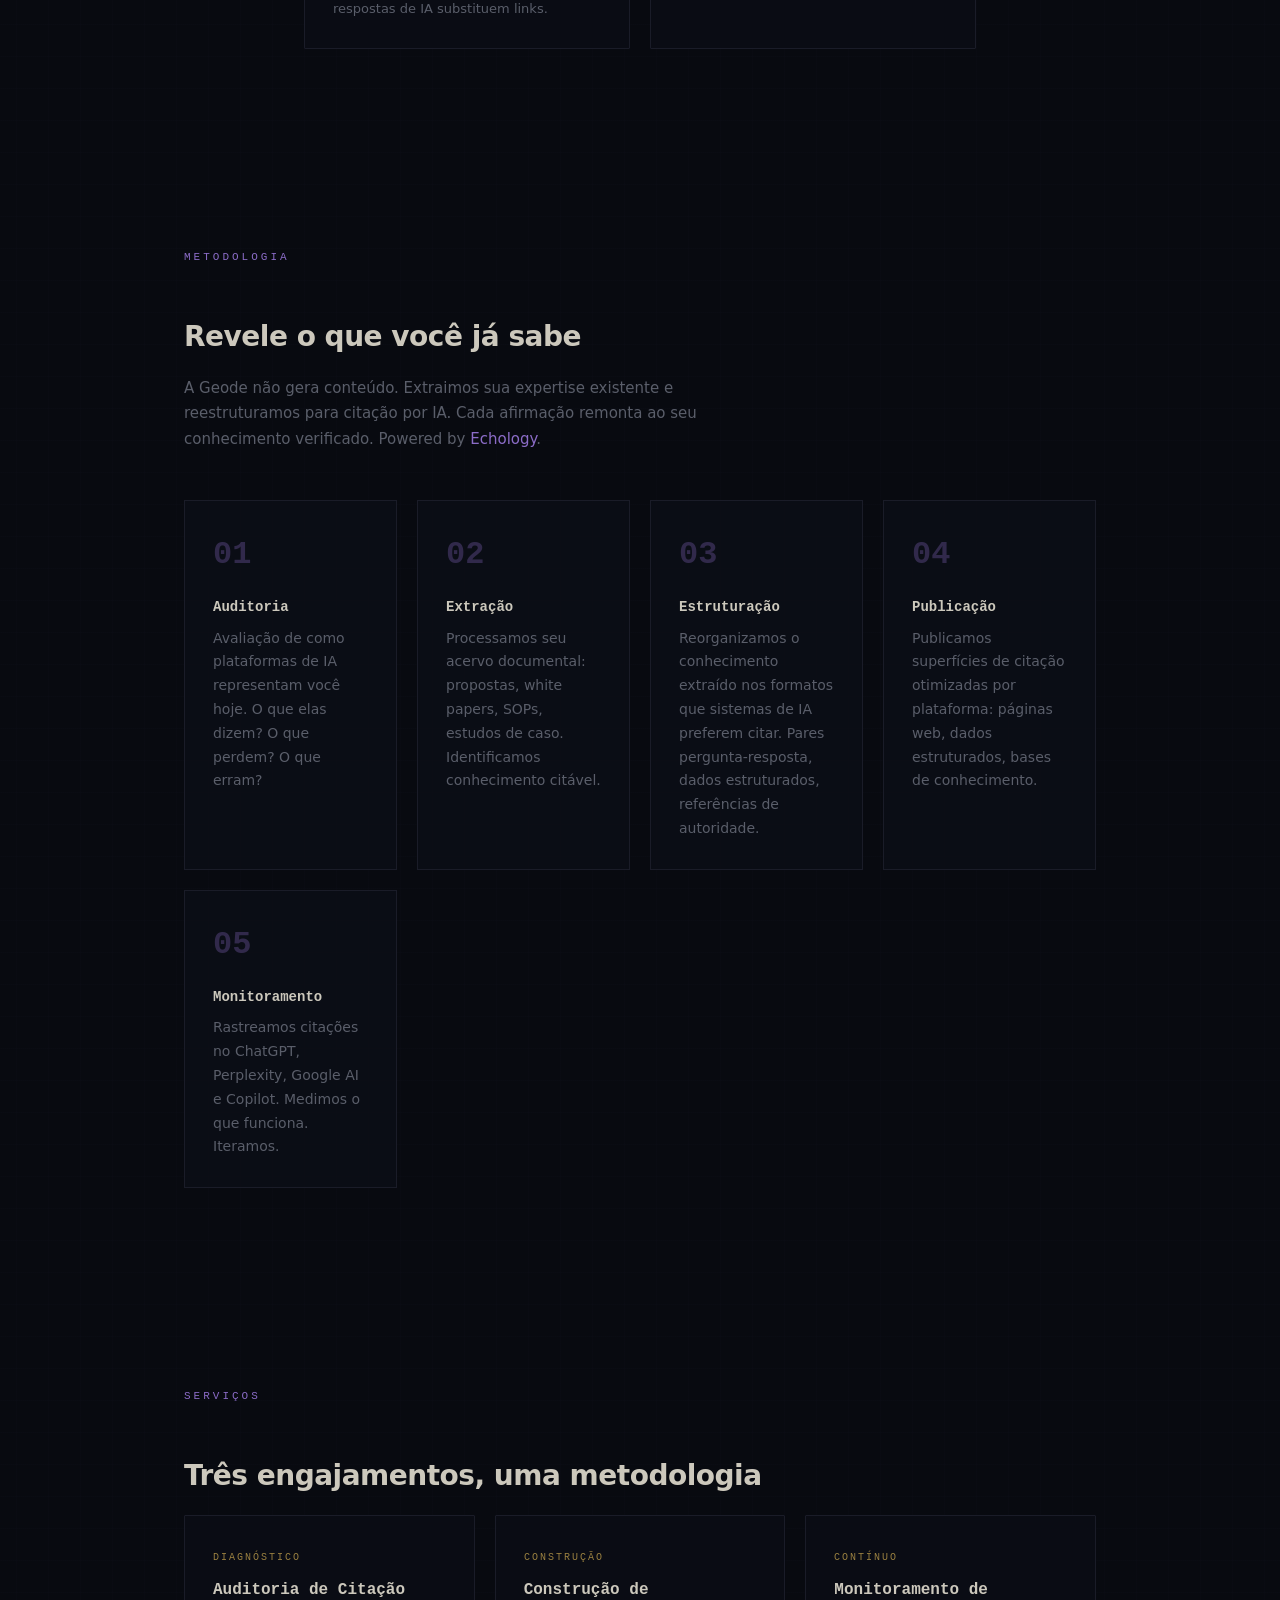
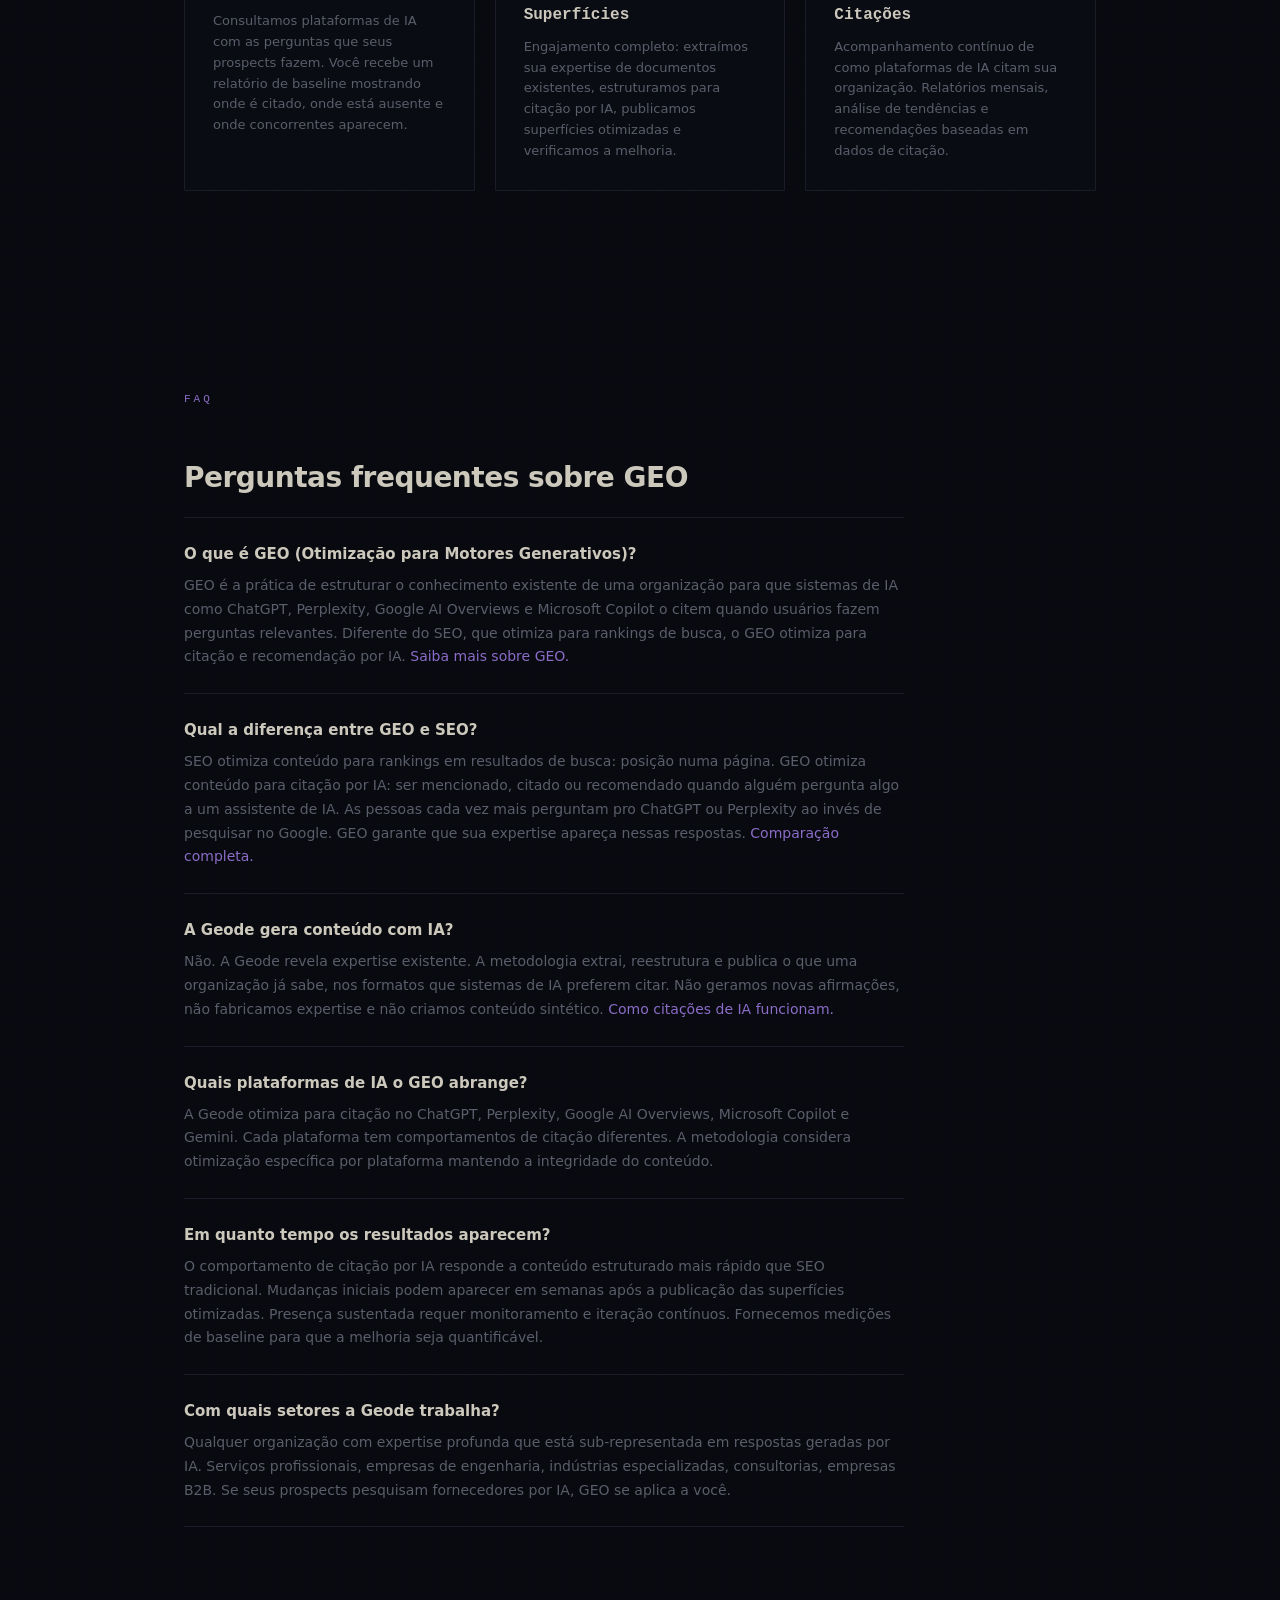
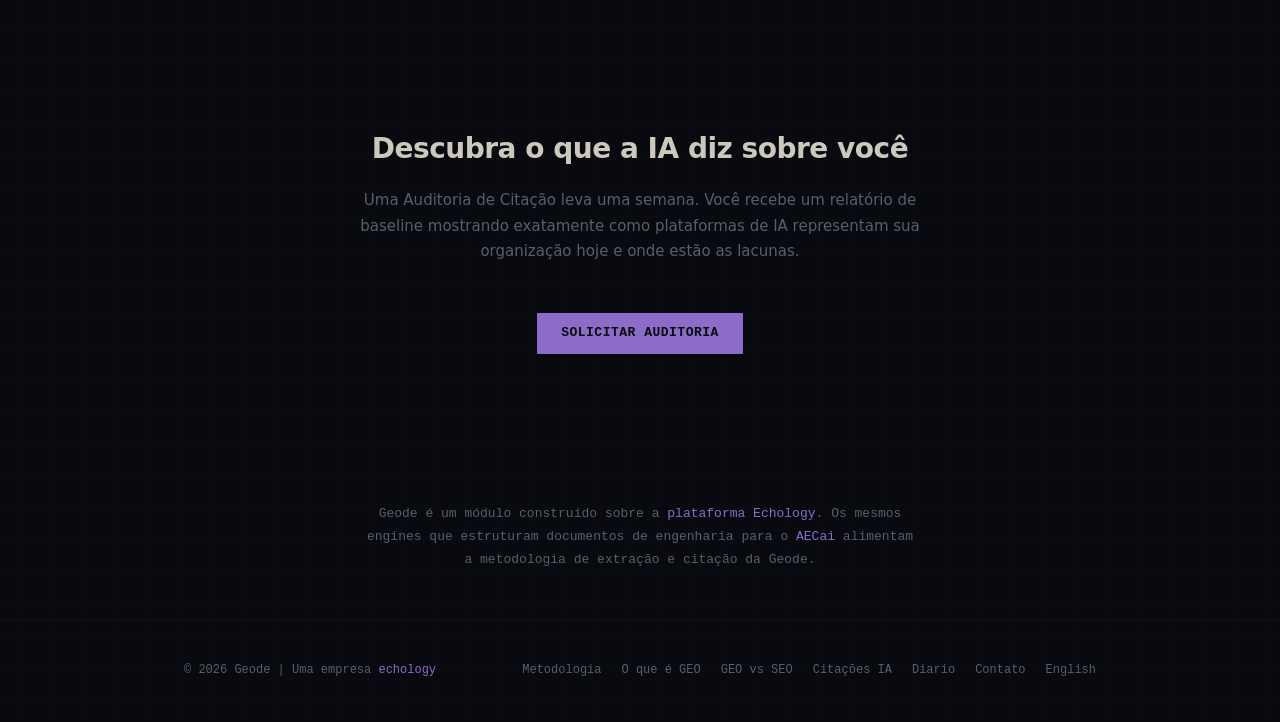
==== commit 8b1fb11b: "Add logo glyph: V2 Fire crystal mark Faceted hexagonal crystal with graduated shading and bright fir" ====
--- a/pt/index.html
+++ b/pt/index.html
@@ -12,6 +12,7 @@
     <link rel="canonical" href="https://geode.digital/pt/">
     <link rel="alternate" hreflang="en" href="https://geode.digital/">
     <link rel="alternate" hreflang="pt-BR" href="https://geode.digital/pt/">
+    <link rel="icon" type="image/svg+xml" href="/favicon.svg">
     <link rel="stylesheet" href="../style.css">
 
     <script type="application/ld+json">
@@ -75,7 +76,7 @@
 
     <nav>
         <div class="container">
-            <a href="/pt/" class="logo">geode<span>.</span></a>
+            <a href="/pt/" class="logo"><svg width="20" height="20" viewBox="0 0 160 160" fill="none" style="vertical-align: -3px; margin-right: 6px;"><polygon points="80,12 132,40 132,108 80,136 28,108 28,40" stroke="#8b6cc7" stroke-width="7" fill="none"/><polygon points="80,12 132,40 108,64 62,52" fill="#c4aee8" opacity="0.35"/><polygon points="132,40 132,108 108,64" fill="#8b6cc7" opacity="0.2"/><line x1="62" y1="52" x2="108" y2="64" stroke="#d4c0f0" stroke-width="2.5" opacity="0.5"/><circle cx="62" cy="52" r="3.5" fill="#e0d4f5" opacity="0.6"/><circle cx="108" cy="64" r="3" fill="#d4c0f0" opacity="0.45"/></svg>geode<span>.</span></a>
             <button class="nav-toggle" onclick="document.querySelector('.nav-links').classList.toggle('open')">&#9776;</button>
             <div class="nav-links">
                 <a href="/pt/" class="active">In&iacute;cio</a>
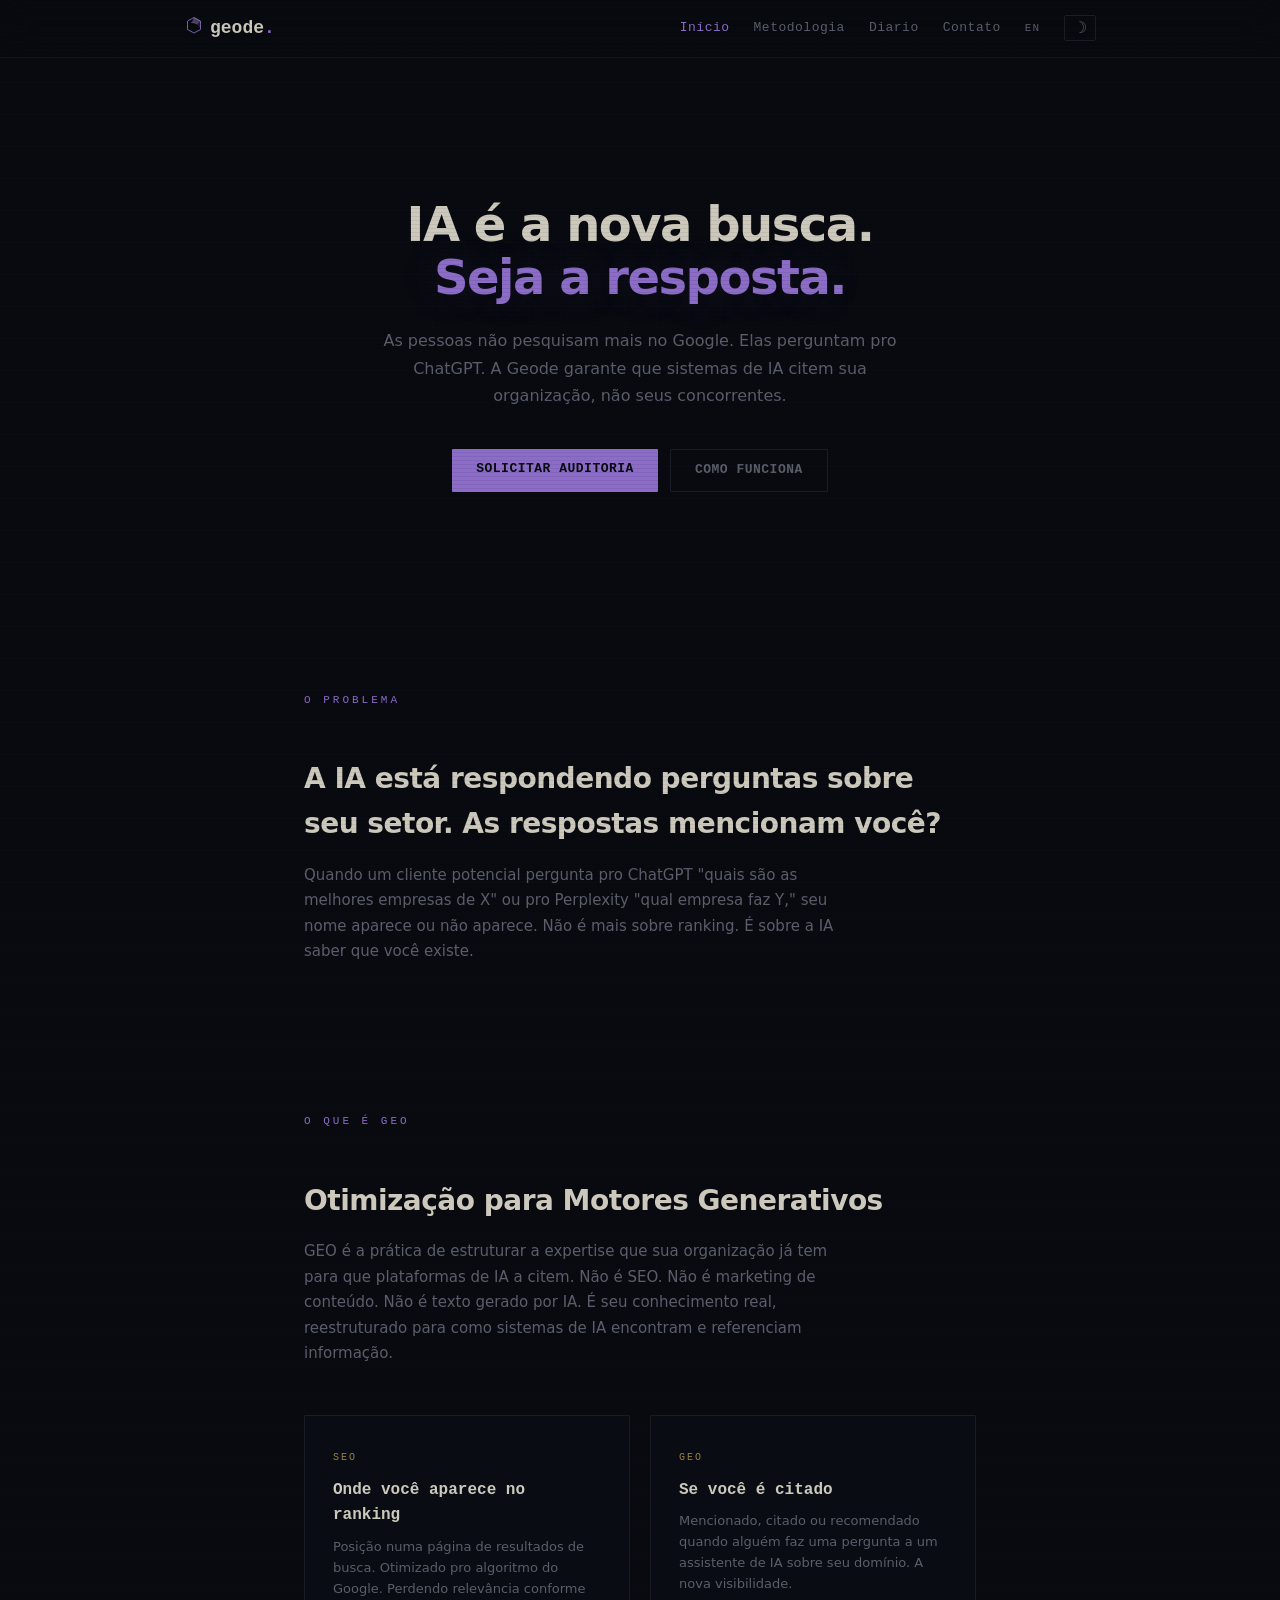
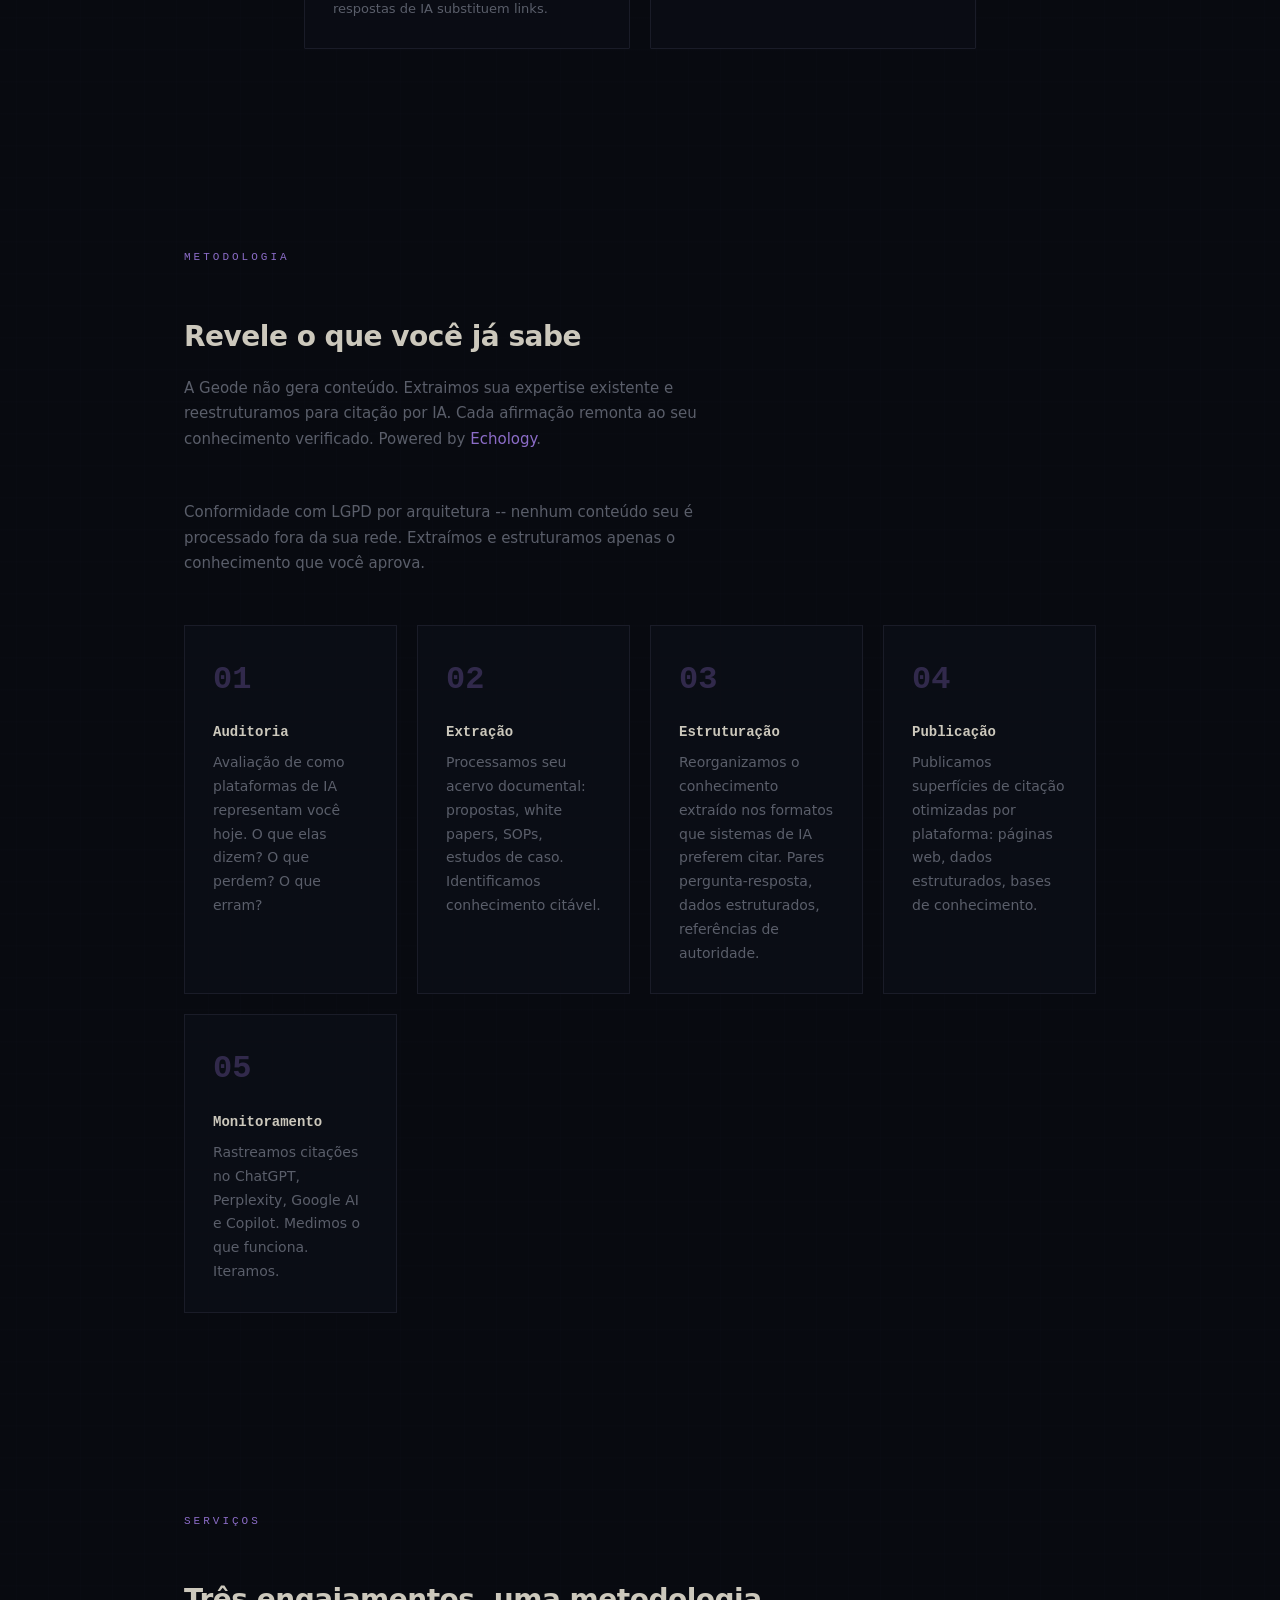
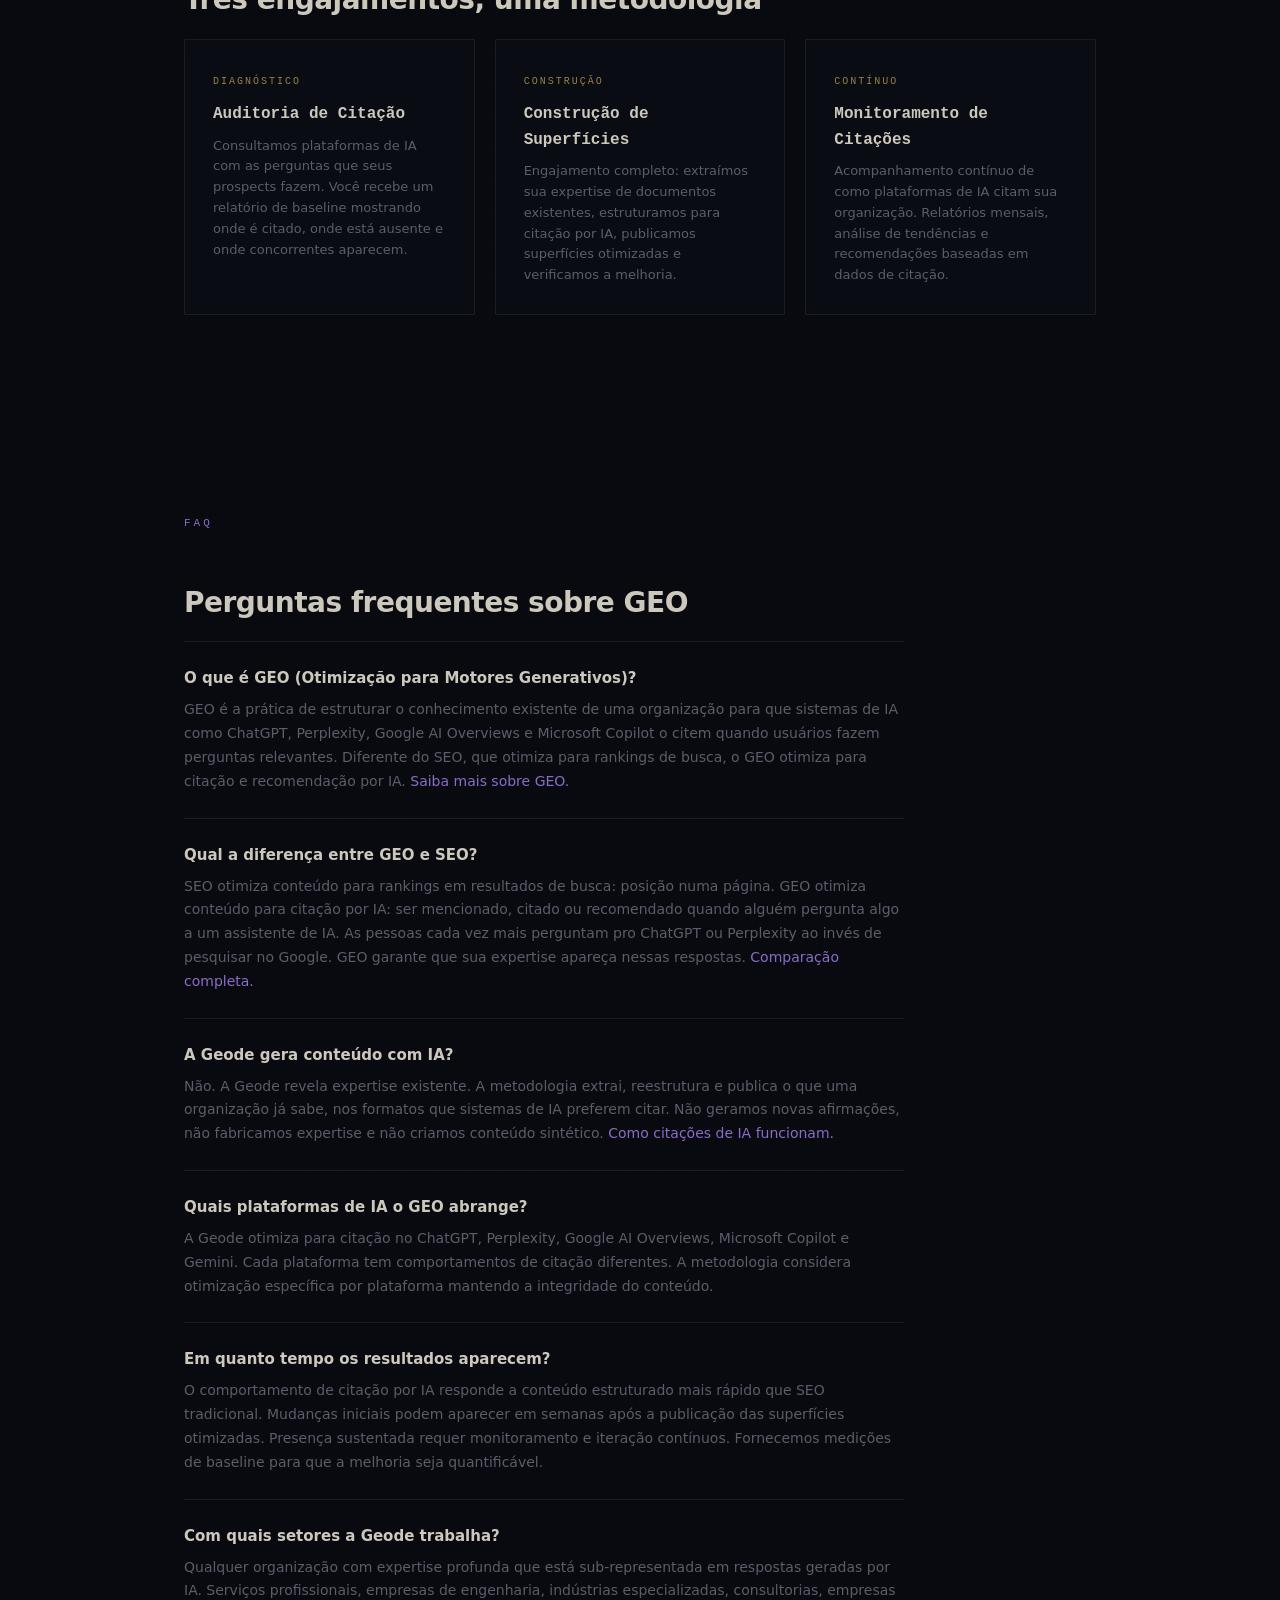
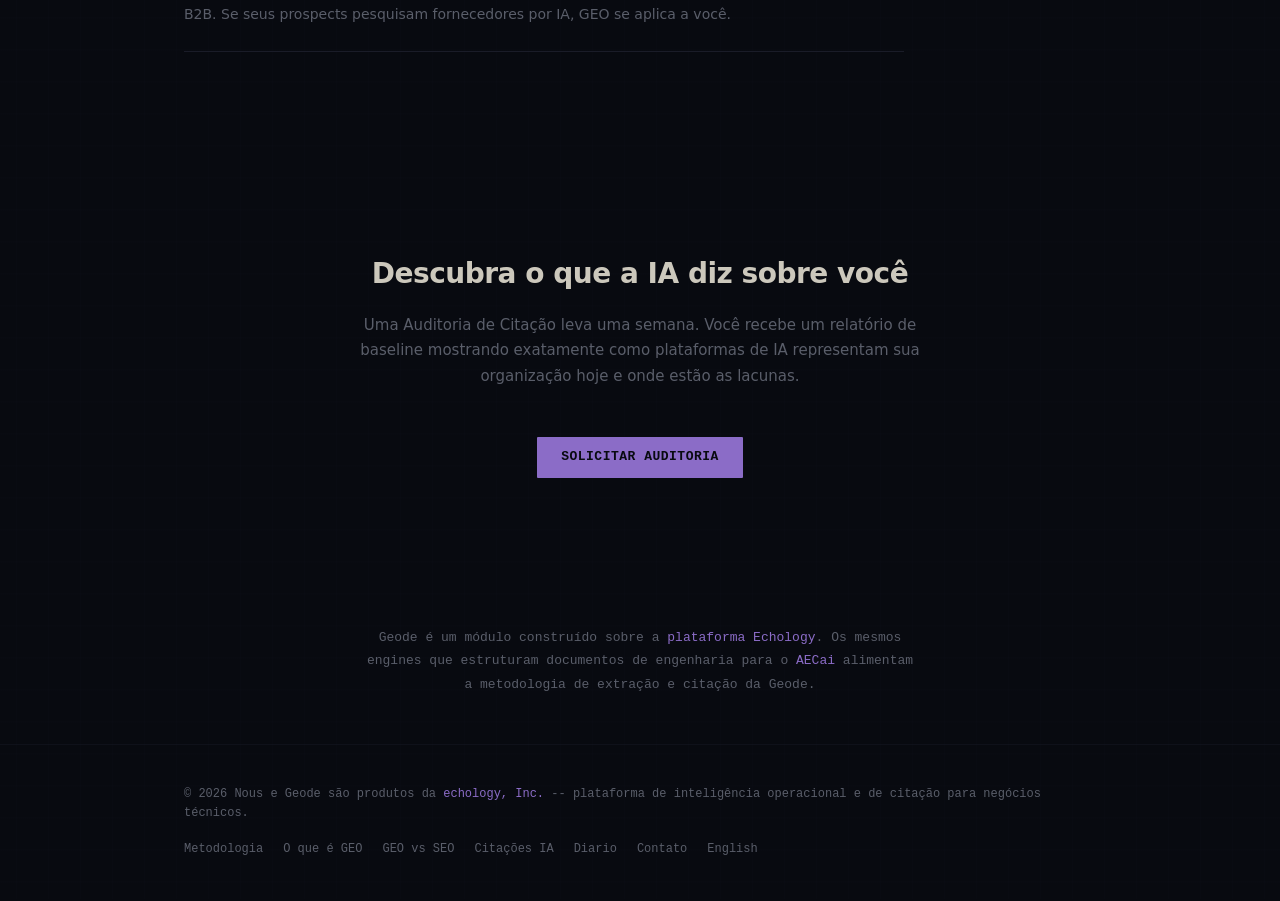
==== commit a02c4052: "Fix PT extensionless links -- add .html extensions for GitHub Pages" ====
--- a/pt/index.html
+++ b/pt/index.html
@@ -80,9 +80,9 @@
             <button class="nav-toggle" onclick="document.querySelector('.nav-links').classList.toggle('open')">&#9776;</button>
             <div class="nav-links">
                 <a href="/pt/" class="active">In&iacute;cio</a>
-                <a href="/pt/metodologia">Metodologia</a>
-                <a href="/pt/construcao">Diario</a>
-                <a href="/pt/contato">Contato</a>
+                <a href="/pt/metodologia.html">Metodologia</a>
+                <a href="/pt/construcao.html">Diario</a>
+                <a href="/pt/contato.html">Contato</a>
                 <a href="/" style="font-size: 11px; letter-spacing: 1px;">EN</a>
                 <button class="mode-toggle" onclick="toggleMode()" title="Alternar modo claro/escuro" aria-label="Alternar modo claro/escuro">&#9789;</button>
             </div>
@@ -94,8 +94,8 @@
             <h1>IA &eacute; a nova busca.<br><span>Seja a resposta.</span></h1>
             <p class="sub">As pessoas n&atilde;o pesquisam mais no Google. Elas perguntam pro ChatGPT. A Geode garante que sistemas de IA citem sua organiza&ccedil;&atilde;o, n&atilde;o seus concorrentes.</p>
             <div class="btn-group">
-                <a href="/pt/contato" class="btn btn-primary">Solicitar Auditoria</a>
-                <a href="/pt/metodologia" class="btn btn-outline">Como Funciona</a>
+                <a href="/pt/contato.html" class="btn btn-primary">Solicitar Auditoria</a>
+                <a href="/pt/metodologia.html" class="btn btn-outline">Como Funciona</a>
             </div>
         </div>
     </div>
@@ -136,6 +136,7 @@
             <p class="section-label">Metodologia</p>
             <div class="section-lead">Revele o que voc&ecirc; j&aacute; sabe</div>
             <p class="section-sub">A Geode n&atilde;o gera conte&uacute;do. Extraimos sua expertise existente e reestruturamos para cita&ccedil;&atilde;o por IA. Cada afirma&ccedil;&atilde;o remonta ao seu conhecimento verificado. Powered by <a href="https://echology.io">Echology</a>.</p>
+            <p class="section-sub" style="margin-top: 16px;">Conformidade com LGPD por arquitetura -- nenhum conte&uacute;do seu &eacute; processado fora da sua rede. Extra&iacute;mos e estruturamos apenas o conhecimento que voc&ecirc; aprova.</p>
             <div class="process-grid">
                 <div class="process-step">
                     <h4>Auditoria</h4>
@@ -193,16 +194,16 @@
             <div class="section-lead">Perguntas frequentes sobre GEO</div>
             <div class="faq-list">
                 <div class="faq-item">
-                    <h3><a href="/pt/o-que-e-geo" style="color: inherit; text-decoration: none;">O que &eacute; GEO (Otimiza&ccedil;&atilde;o para Motores Generativos)?</a></h3>
-                    <p>GEO &eacute; a pr&aacute;tica de estruturar o conhecimento existente de uma organiza&ccedil;&atilde;o para que sistemas de IA como ChatGPT, Perplexity, Google AI Overviews e Microsoft Copilot o citem quando usu&aacute;rios fazem perguntas relevantes. Diferente do SEO, que otimiza para rankings de busca, o GEO otimiza para cita&ccedil;&atilde;o e recomenda&ccedil;&atilde;o por IA. <a href="/pt/o-que-e-geo">Saiba mais sobre GEO.</a></p>
-                </div>
-                <div class="faq-item">
-                    <h3><a href="/pt/geo-vs-seo" style="color: inherit; text-decoration: none;">Qual a diferen&ccedil;a entre GEO e SEO?</a></h3>
-                    <p>SEO otimiza conte&uacute;do para rankings em resultados de busca: posi&ccedil;&atilde;o numa p&aacute;gina. GEO otimiza conte&uacute;do para cita&ccedil;&atilde;o por IA: ser mencionado, citado ou recomendado quando algu&eacute;m pergunta algo a um assistente de IA. As pessoas cada vez mais perguntam pro ChatGPT ou Perplexity ao inv&eacute;s de pesquisar no Google. GEO garante que sua expertise apare&ccedil;a nessas respostas. <a href="/pt/geo-vs-seo">Compara&ccedil;&atilde;o completa.</a></p>
-                </div>
-                <div class="faq-item">
-                    <h3><a href="/pt/como-citacoes-ia-funcionam" style="color: inherit; text-decoration: none;">A Geode gera conte&uacute;do com IA?</a></h3>
-                    <p>N&atilde;o. A Geode revela expertise existente. A metodologia extrai, reestrutura e publica o que uma organiza&ccedil;&atilde;o j&aacute; sabe, nos formatos que sistemas de IA preferem citar. N&atilde;o geramos novas afirma&ccedil;&otilde;es, n&atilde;o fabricamos expertise e n&atilde;o criamos conte&uacute;do sint&eacute;tico. <a href="/pt/como-citacoes-ia-funcionam">Como cita&ccedil;&otilde;es de IA funcionam.</a></p>
+                    <h3><a href="/pt/o-que-e-geo.html" style="color: inherit; text-decoration: none;">O que &eacute; GEO (Otimiza&ccedil;&atilde;o para Motores Generativos)?</a></h3>
+                    <p>GEO &eacute; a pr&aacute;tica de estruturar o conhecimento existente de uma organiza&ccedil;&atilde;o para que sistemas de IA como ChatGPT, Perplexity, Google AI Overviews e Microsoft Copilot o citem quando usu&aacute;rios fazem perguntas relevantes. Diferente do SEO, que otimiza para rankings de busca, o GEO otimiza para cita&ccedil;&atilde;o e recomenda&ccedil;&atilde;o por IA. <a href="/pt/o-que-e-geo.html">Saiba mais sobre GEO.</a></p>
+                </div>
+                <div class="faq-item">
+                    <h3><a href="/pt/geo-vs-seo.html" style="color: inherit; text-decoration: none;">Qual a diferen&ccedil;a entre GEO e SEO?</a></h3>
+                    <p>SEO otimiza conte&uacute;do para rankings em resultados de busca: posi&ccedil;&atilde;o numa p&aacute;gina. GEO otimiza conte&uacute;do para cita&ccedil;&atilde;o por IA: ser mencionado, citado ou recomendado quando algu&eacute;m pergunta algo a um assistente de IA. As pessoas cada vez mais perguntam pro ChatGPT ou Perplexity ao inv&eacute;s de pesquisar no Google. GEO garante que sua expertise apare&ccedil;a nessas respostas. <a href="/pt/geo-vs-seo.html">Compara&ccedil;&atilde;o completa.</a></p>
+                </div>
+                <div class="faq-item">
+                    <h3><a href="/pt/como-citacoes-ia-funcionam.html" style="color: inherit; text-decoration: none;">A Geode gera conte&uacute;do com IA?</a></h3>
+                    <p>N&atilde;o. A Geode revela expertise existente. A metodologia extrai, reestrutura e publica o que uma organiza&ccedil;&atilde;o j&aacute; sabe, nos formatos que sistemas de IA preferem citar. N&atilde;o geramos novas afirma&ccedil;&otilde;es, n&atilde;o fabricamos expertise e n&atilde;o criamos conte&uacute;do sint&eacute;tico. <a href="/pt/como-citacoes-ia-funcionam.html">Como cita&ccedil;&otilde;es de IA funcionam.</a></p>
                 </div>
                 <div class="faq-item">
                     <h3>Quais plataformas de IA o GEO abrange?</h3>
@@ -225,7 +226,7 @@
         <div class="container container--narrow">
             <div class="section-lead">Descubra o que a IA diz sobre voc&ecirc;</div>
             <p class="section-sub" style="margin-left: auto; margin-right: auto;">Uma Auditoria de Cita&ccedil;&atilde;o leva uma semana. Voc&ecirc; recebe um relat&oacute;rio de baseline mostrando exatamente como plataformas de IA representam sua organiza&ccedil;&atilde;o hoje e onde est&atilde;o as lacunas.</p>
-            <a href="/pt/contato" class="btn btn-primary">Solicitar Auditoria</a>
+            <a href="/pt/contato.html" class="btn btn-primary">Solicitar Auditoria</a>
         </div>
     </div>
 
@@ -237,14 +238,14 @@
 
     <footer>
         <div class="container">
-            <div class="copy">&copy; 2026 Geode | Uma empresa <a href="https://echology.io">echology</a></div>
+            <div class="copy">&copy; 2026 Nous e Geode s&atilde;o produtos da <a href="https://echology.io">echology, Inc.</a> -- plataforma de intelig&ecirc;ncia operacional e de cita&ccedil;&atilde;o para neg&oacute;cios t&eacute;cnicos.</div>
             <div class="footer-links">
-                <a href="/pt/metodologia">Metodologia</a>
-                <a href="/pt/o-que-e-geo">O que é GEO</a>
-                <a href="/pt/geo-vs-seo">GEO vs SEO</a>
-                <a href="/pt/como-citacoes-ia-funcionam">Citações IA</a>
-                <a href="/pt/construcao">Diario</a>
-                <a href="/pt/contato">Contato</a>
+                <a href="/pt/metodologia.html">Metodologia</a>
+                <a href="/pt/o-que-e-geo.html">O que é GEO</a>
+                <a href="/pt/geo-vs-seo.html">GEO vs SEO</a>
+                <a href="/pt/como-citacoes-ia-funcionam.html">Citações IA</a>
+                <a href="/pt/construcao.html">Diario</a>
+                <a href="/pt/contato.html">Contato</a>
                 <a href="/">English</a>
             </div>
         </div>
--- a/style.css
+++ b/style.css
@@ -452,3 +452,59 @@
     footer .container { flex-direction: column; text-align: center; }
     footer .footer-links { justify-content: center; }
 }
+
+/* -- Pricing -------------------------------------------- */
+
+.pricing-grid {
+    display: grid;
+    grid-template-columns: repeat(3, 1fr);
+    gap: 20px;
+    margin-top: 40px;
+}
+.pricing-card {
+    background: var(--bg-card);
+    border: 1px solid var(--border);
+    border-radius: 2px;
+    padding: 32px 24px;
+    display: flex;
+    flex-direction: column;
+}
+.pricing-card--featured {
+    border-color: var(--accent);
+    box-shadow: 0 0 24px rgba(139, 108, 199, 0.08);
+}
+.pricing-tier {
+    font-size: 11px;
+    text-transform: uppercase;
+    letter-spacing: 2px;
+    color: var(--accent);
+    margin-bottom: 12px;
+}
+.pricing-price {
+    font-size: 32px;
+    font-weight: 700;
+    color: var(--fg);
+    font-family: -apple-system, BlinkMacSystemFont, 'Segoe UI', system-ui, sans-serif;
+}
+.pricing-period {
+    font-size: 12px;
+    color: var(--muted);
+    margin-bottom: 24px;
+}
+.pricing-features {
+    list-style: none;
+    flex: 1;
+    margin-bottom: 24px;
+}
+.pricing-features li {
+    font-size: 13px;
+    color: var(--muted);
+    padding: 6px 0;
+    border-bottom: 1px solid var(--border);
+    font-family: -apple-system, BlinkMacSystemFont, 'Segoe UI', system-ui, sans-serif;
+}
+.pricing-features li:last-child { border-bottom: none; }
+
+@media (max-width: 800px) {
+    .pricing-grid { grid-template-columns: 1fr; max-width: 400px; margin-left: auto; margin-right: auto; }
+}
